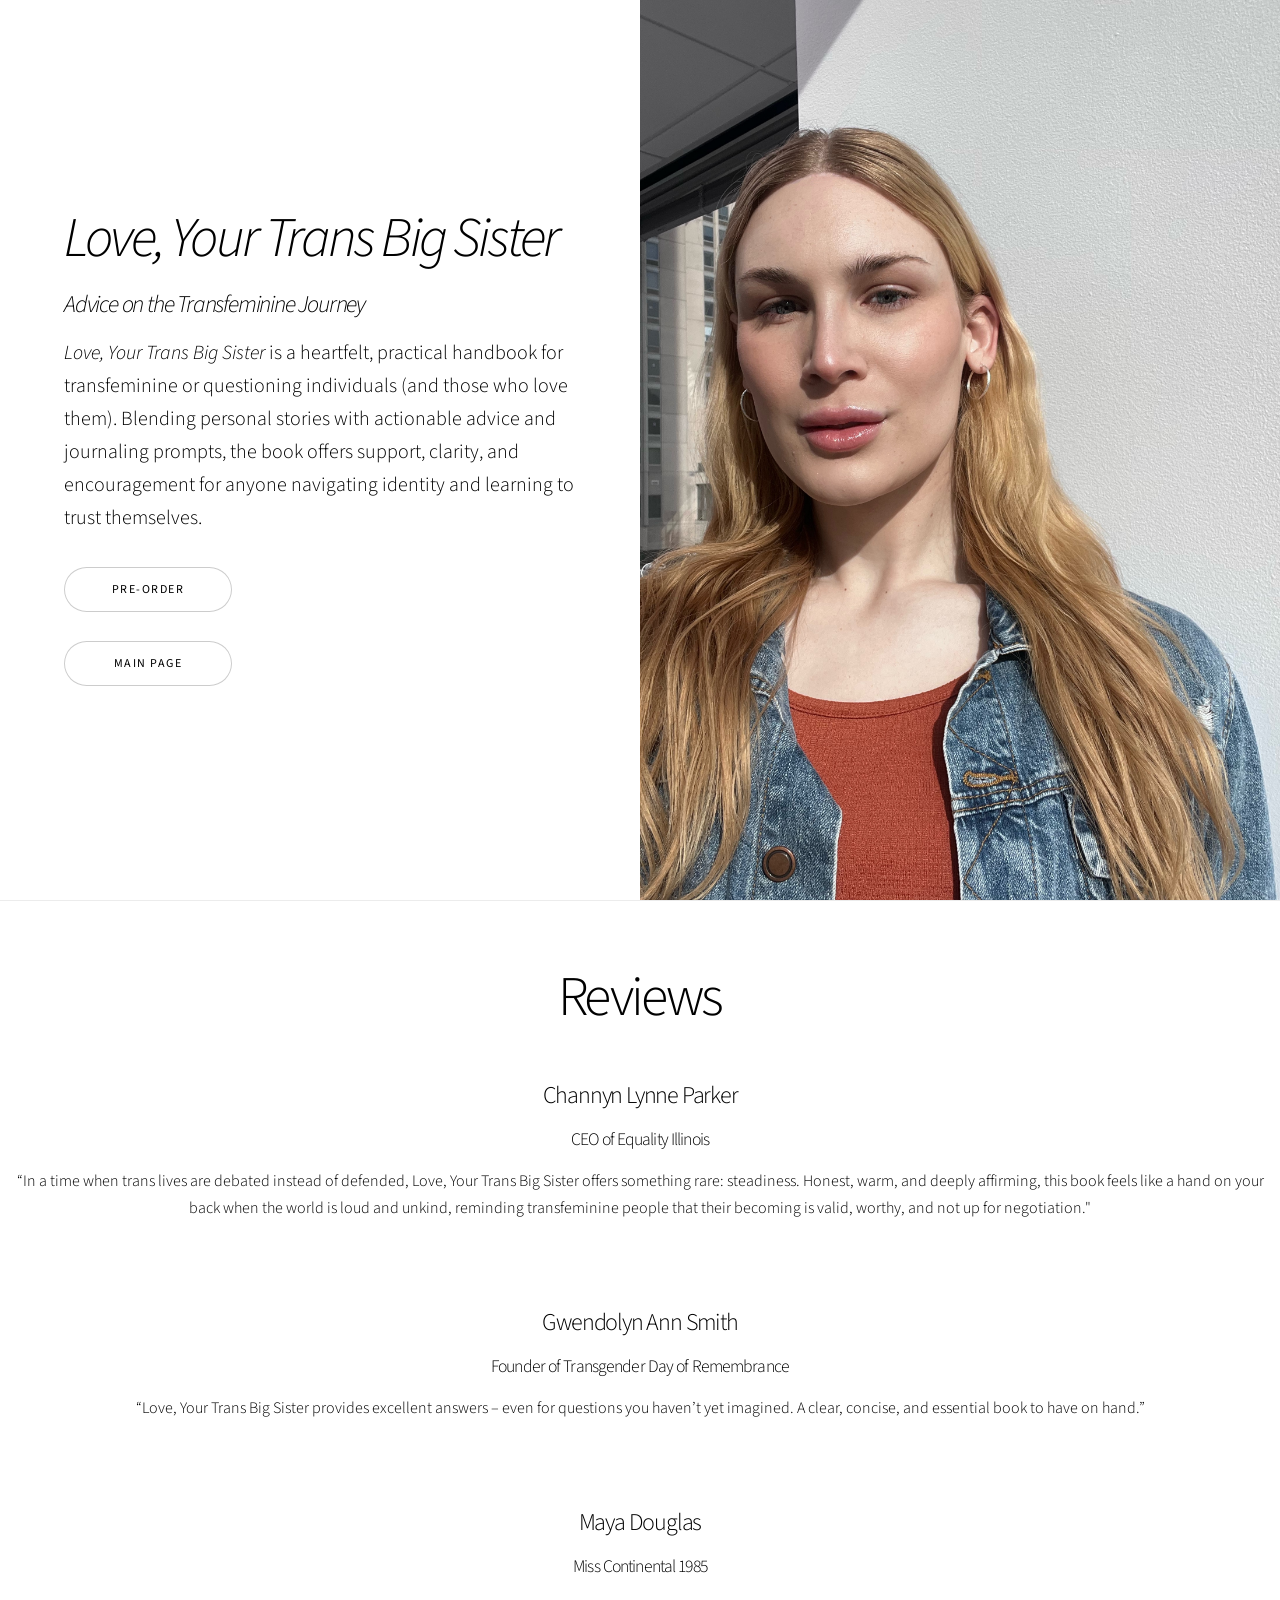
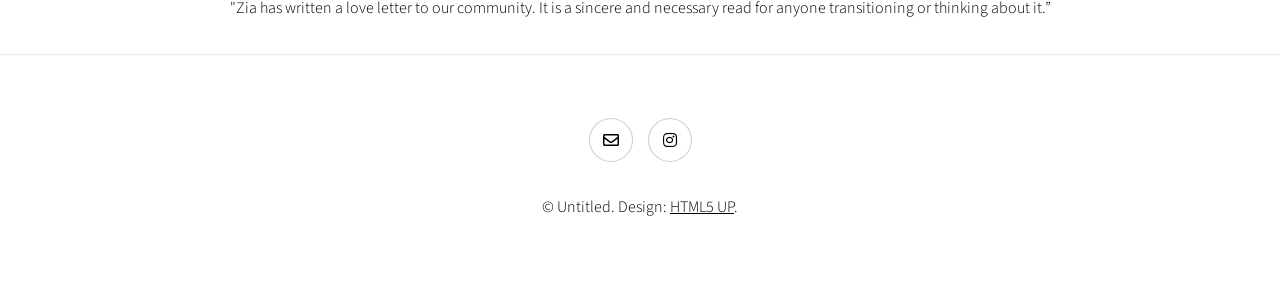
==== about-the-book.html @ 17945fd2 "Edits 3" ====
<!DOCTYPE HTML>
<!--
	Story by HTML5 UP
	html5up.net | @ajlkn
	Free for personal and commercial use under the CCA 3.0 license (html5up.net/license)
-->
<html>
	<head>
		<title>Love, Your Trans Big Sister</title>
		<meta charset="utf-8" />
		<meta name="viewport" content="width=device-width, initial-scale=1, user-scalable=no" />
		<link rel="stylesheet" href="assets/css/main.css" />
		<noscript><link rel="stylesheet" href="assets/css/noscript.css" /></noscript>
	</head>
	<body class="is-preload">

		<!-- Wrapper -->
			<div id="wrapper" class="divided">

				<!-- One -->
					<section class="banner style1 orient-left content-align-left image-position-right fullscreen onload-image-fade-in onload-content-fade-right">
						<div class="content">
							<h1><i>Love, Your Trans Big Sister</i></h1>
							<h3><i>Advice on the Transfeminine Journey</i></h3>
							<p class="major"><i>Love, Your Trans Big Sister </i> is a heartfelt, practical handbook for transfeminine or questioning individuals (and those who love them). Blending personal stories with actionable advice and journaling prompts, the book offers support, clarity, and encouragement for anyone navigating identity and learning to trust themselves.</p>
							<ul class="actions stacked">
								<li><a href="https://www.barnesandnoble.com/w/love-your-trans-big-sister-zia-varajon/1149774311" class="button big wide smooth-scroll-middle">Pre-Order</a></li><li><a href="index.html" class="button big wide smooth-scroll-middle">Main Page</a></li>
							</ul>
						</div>
						<div class="image">
							<img src="images/banner.jpg" alt="" />
						</div>
					</section>

			
				 
					<section class="wrapper style1 align-center">
						<div class="inner">
							<h1>Reviews</h1>
							</div>
							<div class="style2 medium">
								<article>
								
									<div class="caption">
										<h3>Channyn Lynne Parker </h3>
										<h4>CEO of Equality Illinois</h4>
										<p>“In a time when trans lives are debated instead of defended, Love, Your Trans Big Sister offers something rare: steadiness. Honest, warm, and deeply affirming, this book feels like a hand on your back when the world is loud and unkind, reminding transfeminine people that their becoming is valid, worthy, and not up for negotiation."</p>
									
									</div>
								</article>
									<br></br>
									<article>
								
									<div class="caption">
										<h3>Gwendolyn Ann Smith</h3>
										<h4>Founder of Transgender Day of Remembrance</h4>
										<p>“Love, Your Trans Big Sister provides excellent answers – even for questions you haven’t yet imagined. A clear, concise, and essential book to have on hand.” </p>
									
									</div>
								</article>
									<br></br>
									<article>
								
									<div class="caption">
										<h3>Maya Douglas</h3>
										<h4>Miss Continental 1985</h4>
										<p>"Zia has written a love letter to our community. It is a sincere and necessary read for anyone transitioning or thinking about it.”</p>
									</div>
								</article>
								
							</div>

					</section>
								

			<!-- Footer -->
					<footer class="wrapper style1 align-center">
						<div class="inner">
							<ul class="icons">
								<!--<li><a href="#" class="icon brands style2 fa-twitter"><span class="label">Twitter</span></a></li> 
								<li><a href="#" class="icon brands style2 fa-facebook-f"><span class="label">Facebook</span></a></li> 
								
								<li><a href="#" class="icon brands style2 fa-linkedin-in"><span class="label">LinkedIn</span></a></li>
								 -->
								 <li><a href="mailto:ziavarajon@gmail.com" class="icon style2 fa-envelope"><span class="label">Email</span></a></li>
								 <li><a href="https://www.instagram.com/tsziaaa" class="icon brands style2 fa-instagram"><span class="label">Instagram</span></a></li>
							</ul>
							<p>&copy; Untitled. Design: <a href="https://html5up.net">HTML5 UP</a>.</p>
						</div>
					</footer>

			</div>

		<!-- Scripts -->
			<script src="assets/js/jquery.min.js"></script>
			<script src="assets/js/jquery.scrollex.min.js"></script>
			<script src="assets/js/jquery.scrolly.min.js"></script>
			<script src="assets/js/browser.min.js"></script>
			<script src="assets/js/breakpoints.min.js"></script>
			<script src="assets/js/util.js"></script>
			<script src="assets/js/main.js"></script>

	</body>
</html>
---- assets/css/main.css ----
@import url(fontawesome-all.min.css);
@import url("https://fonts.googleapis.com/css?family=Source+Sans+Pro:300,300i,400,400i");

/*
	Story by HTML5 UP
	html5up.net | @ajlkn
	Free for personal and commercial use under the CCA 3.0 license (html5up.net/license)
*/

html, body, div, span, applet, object,
iframe, h1, h2, h3, h4, h5, h6, p, blockquote,
pre, a, abbr, acronym, address, big, cite,
code, del, dfn, em, img, ins, kbd, q, s, samp,
small, strike, strong, sub, sup, tt, var, b,
u, i, center, dl, dt, dd, ol, ul, li, fieldset,
form, label, legend, table, caption, tbody,
tfoot, thead, tr, th, td, article, aside,
canvas, details, embed, figure, figcaption,
footer, header, hgroup, menu, nav, output, ruby,
section, summary, time, mark, audio, video {
	margin: 0;
	padding: 0;
	border: 0;
	font-size: 100%;
	font: inherit;
	vertical-align: baseline;}

article, aside, details, figcaption, figure,
footer, header, hgroup, menu, nav, section {
	display: block;}

body {
	line-height: 1;
}

ol, ul {
	list-style: none;
}

blockquote, q {
	quotes: none;
}

	blockquote:before, blockquote:after, q:before, q:after {
		content: '';
		content: none;
	}

table {
	border-collapse: collapse;
	border-spacing: 0;
}

body {
	-webkit-text-size-adjust: none;
}

mark {
	background-color: transparent;
	color: inherit;
}

input::-moz-focus-inner {
	border: 0;
	padding: 0;
}

input, select, textarea {
	-moz-appearance: none;
	-webkit-appearance: none;
	-ms-appearance: none;
	appearance: none;
}

/* Basic */

	@-ms-viewport {
		width: device-width;
	}

	body {
		-ms-overflow-style: scrollbar;
	}

	@media screen and (max-width: 480px) {

		html, body {
			min-width: 320px;
		}

	}

	html {
		box-sizing: border-box;
	}

	*, *:before, *:after {
		box-sizing: inherit;
	}

	body {
		background: #ffffff;
	}

		body.is-preload *, body.is-preload *:before, body.is-preload *:after {
			-moz-animation: none !important;
			-webkit-animation: none !important;
			-ms-animation: none !important;
			animation: none !important;
			-moz-transition: none !important;
			-webkit-transition: none !important;
			-ms-transition: none !important;
			transition: none !important;
		}

/* Type */

	html {
		font-size: 18pt;
	}

		@media screen and (max-width: 1680px) {

			html {
				font-size: 14pt;
			}

		}

		@media screen and (max-width: 1280px) {

			html {
				font-size: 12pt;
			}

		}

		@media screen and (max-width: 736px) {

			html {
				font-size: 11pt;
			}

		}

		@media screen and (max-width: 360px) {

			html {
				font-size: 10pt;
			}

		}

	body {
		background-color: #ffffff;
		color: #000000;
	}

	body, input, select, textarea {
		font-family: "Source Sans Pro", Helvetica, sans-serif;
		font-size: 1rem;
		font-weight: 300;
		line-height: 1.65;
	}

	a {
		-moz-transition: color 0.2s ease-in-out;
		-webkit-transition: color 0.2s ease-in-out;
		-ms-transition: color 0.2s ease-in-out;
		transition: color 0.2s ease-in-out;
		text-decoration: underline;
	}

		a:hover {
			text-decoration: none;
		}

	strong, b {
		font-weight: 400;
	}

	em, i {
		font-style: italic;
	}

	p {
		margin: 0 0 2rem 0;
	}

		p.major {
			font-size: 1.25rem;
		}

	h1, h2, h3, h4, h5, h6 {
		font-weight: 300;
		line-height: 1.375;
		letter-spacing: -0.05em;
		margin: 0 0 1rem 0;
	}

		h1 a, h2 a, h3 a, h4 a, h5 a, h6 a {
			color: inherit;
			text-decoration: none;
		}

	h1 {
		font-size: 3.5rem;
		line-height: 1.2;
	}

	h2 {
		font-size: 2.25rem;
	}

	h3 {
		font-size: 1.5rem;
	}

	h4 {
		font-size: 1.1rem;
	}

	h5 {
		font-size: 0.9rem;
	}

	h6 {
		font-size: 0.7rem;
	}

	sub {
		font-size: 0.8rem;
		position: relative;
		top: 0.5rem;
	}

	sup {
		font-size: 0.8rem;
		position: relative;
		top: -0.5rem;
	}

	blockquote {
		border-left: solid 4px;
		font-style: italic;
		margin: 0 0 2rem 0;
		padding: 0.5rem 0 0.5rem 2rem;
	}

	code {
		border-radius: 4px;
		font-family: "Courier New", monospace;
		font-size: 0.9em;
		margin: 0 0.25rem;
		padding: 0.25rem 0.325rem;
	}

	pre {
		-webkit-overflow-scrolling: touch;
		font-family: "Courier New", monospace;
		font-size: 0.9em;
		margin: 0 0 2rem 0;
	}

		pre code {
			display: block;
			line-height: 1.5;
			padding: 0.75rem 1rem;
			overflow-x: auto;
		}

	hr {
		border: 0;
		border-bottom: solid 1px;
		margin: 2.5rem 0;
	}

		hr.major {
			margin: 3.5rem 0;
		}

	.align-left {
		text-align: left;
	}

	.align-center {
		text-align: center;
	}

	.align-right {
		text-align: right;
	}

	@media screen and (max-width: 736px) {

		p.major {
			font-size: 1.1rem;
		}

		h1 {
			font-size: 2.5rem;
		}

		h2 {
			font-size: 2rem;
		}

		h3 {
			font-size: 1.25rem;
		}

		h4 {
			font-size: 1rem;
		}

	}

	input, select, textarea {
		color: #000000;
	}

	a {
		color: #000000;
	}

		a:hover {
			color: #47D3E5;
		}

	strong, b {
		color: #000000;
	}

	h1, h2, h3, h4, h5, h6 {
		color: #000000;
	}

	blockquote {
		border-left-color: rgba(0, 0, 0, 0.2);
	}

	code {
		background: rgba(0, 0, 0, 0.05);
		border-color: rgba(0, 0, 0, 0.2);
	}

	hr {
		border-bottom-color: rgba(0, 0, 0, 0.2);
	}

/* Row */

	.row {
		display: flex;
		flex-wrap: wrap;
		box-sizing: border-box;
		align-items: stretch;
	}

		.row > * {
			box-sizing: border-box;
		}

		.row.gtr-uniform > * > :last-child {
			margin-bottom: 0;
		}

		.row.aln-left {
			justify-content: flex-start;
		}

		.row.aln-center {
			justify-content: center;
		}

		.row.aln-right {
			justify-content: flex-end;
		}

		.row.aln-top {
			align-items: flex-start;
		}

		.row.aln-middle {
			align-items: center;
		}

		.row.aln-bottom {
			align-items: flex-end;
		}

		.row > .imp {
			order: -1;
		}

		.row > .col-1 {
			width: 8.33333%;
		}

		.row > .off-1 {
			margin-left: 8.33333%;
		}

		.row > .col-2 {
			width: 16.66667%;
		}

		.row > .off-2 {
			margin-left: 16.66667%;
		}

		.row > .col-3 {
			width: 25%;
		}

		.row > .off-3 {
			margin-left: 25%;
		}

		.row > .col-4 {
			width: 33.33333%;
		}

		.row > .off-4 {
			margin-left: 33.33333%;
		}

		.row > .col-5 {
			width: 41.66667%;
		}

		.row > .off-5 {
			margin-left: 41.66667%;
		}

		.row > .col-6 {
			width: 50%;
		}

		.row > .off-6 {
			margin-left: 50%;
		}

		.row > .col-7 {
			width: 58.33333%;
		}

		.row > .off-7 {
			margin-left: 58.33333%;
		}

		.row > .col-8 {
			width: 66.66667%;
		}

		.row > .off-8 {
			margin-left: 66.66667%;
		}

		.row > .col-9 {
			width: 75%;
		}

		.row > .off-9 {
			margin-left: 75%;
		}

		.row > .col-10 {
			width: 83.33333%;
		}

		.row > .off-10 {
			margin-left: 83.33333%;
		}

		.row > .col-11 {
			width: 91.66667%;
		}

		.row > .off-11 {
			margin-left: 91.66667%;
		}

		.row > .col-12 {
			width: 100%;
		}

		.row > .off-12 {
			margin-left: 100%;
		}

		.row.gtr-0 {
			margin-top: 0;
			margin-left: 0rem;
		}

			.row.gtr-0 > * {
				padding: 0 0 0 0rem;
			}

			.row.gtr-0.gtr-uniform {
				margin-top: 0rem;
			}

				.row.gtr-0.gtr-uniform > * {
					padding-top: 0rem;
				}

		.row.gtr-25 {
			margin-top: 0;
			margin-left: -0.5rem;
		}

			.row.gtr-25 > * {
				padding: 0 0 0 0.5rem;
			}

			.row.gtr-25.gtr-uniform {
				margin-top: -0.5rem;
			}

				.row.gtr-25.gtr-uniform > * {
					padding-top: 0.5rem;
				}

		.row.gtr-50 {
			margin-top: 0;
			margin-left: -1rem;
		}

			.row.gtr-50 > * {
				padding: 0 0 0 1rem;
			}

			.row.gtr-50.gtr-uniform {
				margin-top: -1rem;
			}

				.row.gtr-50.gtr-uniform > * {
					padding-top: 1rem;
				}

		.row {
			margin-top: 0;
			margin-left: -2rem;
		}

			.row > * {
				padding: 0 0 0 2rem;
			}

			.row.gtr-uniform {
				margin-top: -2rem;
			}

				.row.gtr-uniform > * {
					padding-top: 2rem;
				}

		.row.gtr-150 {
			margin-top: 0;
			margin-left: -3rem;
		}

			.row.gtr-150 > * {
				padding: 0 0 0 3rem;
			}

			.row.gtr-150.gtr-uniform {
				margin-top: -3rem;
			}

				.row.gtr-150.gtr-uniform > * {
					padding-top: 3rem;
				}

		.row.gtr-200 {
			margin-top: 0;
			margin-left: -4rem;
		}

			.row.gtr-200 > * {
				padding: 0 0 0 4rem;
			}

			.row.gtr-200.gtr-uniform {
				margin-top: -4rem;
			}

				.row.gtr-200.gtr-uniform > * {
					padding-top: 4rem;
				}

		@media screen and (max-width: 1680px) {

			.row {
				display: flex;
				flex-wrap: wrap;
				box-sizing: border-box;
				align-items: stretch;
			}

				.row > * {
					box-sizing: border-box;
				}

				.row.gtr-uniform > * > :last-child {
					margin-bottom: 0;
				}

				.row.aln-left {
					justify-content: flex-start;
				}

				.row.aln-center {
					justify-content: center;
				}

				.row.aln-right {
					justify-content: flex-end;
				}

				.row.aln-top {
					align-items: flex-start;
				}

				.row.aln-middle {
					align-items: center;
				}

				.row.aln-bottom {
					align-items: flex-end;
				}

				.row > .imp-xlarge {
					order: -1;
				}

				.row > .col-1-xlarge {
					width: 8.33333%;
				}

				.row > .off-1-xlarge {
					margin-left: 8.33333%;
				}

				.row > .col-2-xlarge {
					width: 16.66667%;
				}

				.row > .off-2-xlarge {
					margin-left: 16.66667%;
				}

				.row > .col-3-xlarge {
					width: 25%;
				}

				.row > .off-3-xlarge {
					margin-left: 25%;
				}

				.row > .col-4-xlarge {
					width: 33.33333%;
				}

				.row > .off-4-xlarge {
					margin-left: 33.33333%;
				}

				.row > .col-5-xlarge {
					width: 41.66667%;
				}

				.row > .off-5-xlarge {
					margin-left: 41.66667%;
				}

				.row > .col-6-xlarge {
					width: 50%;
				}

				.row > .off-6-xlarge {
					margin-left: 50%;
				}

				.row > .col-7-xlarge {
					width: 58.33333%;
				}

				.row > .off-7-xlarge {
					margin-left: 58.33333%;
				}

				.row > .col-8-xlarge {
					width: 66.66667%;
				}

				.row > .off-8-xlarge {
					margin-left: 66.66667%;
				}

				.row > .col-9-xlarge {
					width: 75%;
				}

				.row > .off-9-xlarge {
					margin-left: 75%;
				}

				.row > .col-10-xlarge {
					width: 83.33333%;
				}

				.row > .off-10-xlarge {
					margin-left: 83.33333%;
				}

				.row > .col-11-xlarge {
					width: 91.66667%;
				}

				.row > .off-11-xlarge {
					margin-left: 91.66667%;
				}

				.row > .col-12-xlarge {
					width: 100%;
				}

				.row > .off-12-xlarge {
					margin-left: 100%;
				}

				.row.gtr-0 {
					margin-top: 0;
					margin-left: 0rem;
				}

					.row.gtr-0 > * {
						padding: 0 0 0 0rem;
					}

					.row.gtr-0.gtr-uniform {
						margin-top: 0rem;
					}

						.row.gtr-0.gtr-uniform > * {
							padding-top: 0rem;
						}

				.row.gtr-25 {
					margin-top: 0;
					margin-left: -0.5rem;
				}

					.row.gtr-25 > * {
						padding: 0 0 0 0.5rem;
					}

					.row.gtr-25.gtr-uniform {
						margin-top: -0.5rem;
					}

						.row.gtr-25.gtr-uniform > * {
							padding-top: 0.5rem;
						}

				.row.gtr-50 {
					margin-top: 0;
					margin-left: -1rem;
				}

					.row.gtr-50 > * {
						padding: 0 0 0 1rem;
					}

					.row.gtr-50.gtr-uniform {
						margin-top: -1rem;
					}

						.row.gtr-50.gtr-uniform > * {
							padding-top: 1rem;
						}

				.row {
					margin-top: 0;
					margin-left: -2rem;
				}

					.row > * {
						padding: 0 0 0 2rem;
					}

					.row.gtr-uniform {
						margin-top: -2rem;
					}

						.row.gtr-uniform > * {
							padding-top: 2rem;
						}

				.row.gtr-150 {
					margin-top: 0;
					margin-left: -3rem;
				}

					.row.gtr-150 > * {
						padding: 0 0 0 3rem;
					}

					.row.gtr-150.gtr-uniform {
						margin-top: -3rem;
					}

						.row.gtr-150.gtr-uniform > * {
							padding-top: 3rem;
						}

				.row.gtr-200 {
					margin-top: 0;
					margin-left: -4rem;
				}

					.row.gtr-200 > * {
						padding: 0 0 0 4rem;
					}

					.row.gtr-200.gtr-uniform {
						margin-top: -4rem;
					}

						.row.gtr-200.gtr-uniform > * {
							padding-top: 4rem;
						}

		}

		@media screen and (max-width: 1280px) {

			.row {
				display: flex;
				flex-wrap: wrap;
				box-sizing: border-box;
				align-items: stretch;
			}

				.row > * {
					box-sizing: border-box;
				}

				.row.gtr-uniform > * > :last-child {
					margin-bottom: 0;
				}

				.row.aln-left {
					justify-content: flex-start;
				}

				.row.aln-center {
					justify-content: center;
				}

				.row.aln-right {
					justify-content: flex-end;
				}

				.row.aln-top {
					align-items: flex-start;
				}

				.row.aln-middle {
					align-items: center;
				}

				.row.aln-bottom {
					align-items: flex-end;
				}

				.row > .imp-large {
					order: -1;
				}

				.row > .col-1-large {
					width: 8.33333%;
				}

				.row > .off-1-large {
					margin-left: 8.33333%;
				}

				.row > .col-2-large {
					width: 16.66667%;
				}

				.row > .off-2-large {
					margin-left: 16.66667%;
				}

				.row > .col-3-large {
					width: 25%;
				}

				.row > .off-3-large {
					margin-left: 25%;
				}

				.row > .col-4-large {
					width: 33.33333%;
				}

				.row > .off-4-large {
					margin-left: 33.33333%;
				}

				.row > .col-5-large {
					width: 41.66667%;
				}

				.row > .off-5-large {
					margin-left: 41.66667%;
				}

				.row > .col-6-large {
					width: 50%;
				}

				.row > .off-6-large {
					margin-left: 50%;
				}

				.row > .col-7-large {
					width: 58.33333%;
				}

				.row > .off-7-large {
					margin-left: 58.33333%;
				}

				.row > .col-8-large {
					width: 66.66667%;
				}

				.row > .off-8-large {
					margin-left: 66.66667%;
				}

				.row > .col-9-large {
					width: 75%;
				}

				.row > .off-9-large {
					margin-left: 75%;
				}

				.row > .col-10-large {
					width: 83.33333%;
				}

				.row > .off-10-large {
					margin-left: 83.33333%;
				}

				.row > .col-11-large {
					width: 91.66667%;
				}

				.row > .off-11-large {
					margin-left: 91.66667%;
				}

				.row > .col-12-large {
					width: 100%;
				}

				.row > .off-12-large {
					margin-left: 100%;
				}

				.row.gtr-0 {
					margin-top: 0;
					margin-left: 0rem;
				}

					.row.gtr-0 > * {
						padding: 0 0 0 0rem;
					}

					.row.gtr-0.gtr-uniform {
						margin-top: 0rem;
					}

						.row.gtr-0.gtr-uniform > * {
							padding-top: 0rem;
						}

				.row.gtr-25 {
					margin-top: 0;
					margin-left: -0.5rem;
				}

					.row.gtr-25 > * {
						padding: 0 0 0 0.5rem;
					}

					.row.gtr-25.gtr-uniform {
						margin-top: -0.5rem;
					}

						.row.gtr-25.gtr-uniform > * {
							padding-top: 0.5rem;
						}

				.row.gtr-50 {
					margin-top: 0;
					margin-left: -1rem;
				}

					.row.gtr-50 > * {
						padding: 0 0 0 1rem;
					}

					.row.gtr-50.gtr-uniform {
						margin-top: -1rem;
					}

						.row.gtr-50.gtr-uniform > * {
							padding-top: 1rem;
						}

				.row {
					margin-top: 0;
					margin-left: -2rem;
				}

					.row > * {
						padding: 0 0 0 2rem;
					}

					.row.gtr-uniform {
						margin-top: -2rem;
					}

						.row.gtr-uniform > * {
							padding-top: 2rem;
						}

				.row.gtr-150 {
					margin-top: 0;
					margin-left: -3rem;
				}

					.row.gtr-150 > * {
						padding: 0 0 0 3rem;
					}

					.row.gtr-150.gtr-uniform {
						margin-top: -3rem;
					}

						.row.gtr-150.gtr-uniform > * {
							padding-top: 3rem;
						}

				.row.gtr-200 {
					margin-top: 0;
					margin-left: -4rem;
				}

					.row.gtr-200 > * {
						padding: 0 0 0 4rem;
					}

					.row.gtr-200.gtr-uniform {
						margin-top: -4rem;
					}

						.row.gtr-200.gtr-uniform > * {
							padding-top: 4rem;
						}

		}

		@media screen and (max-width: 980px) {

			.row {
				display: flex;
				flex-wrap: wrap;
				box-sizing: border-box;
				align-items: stretch;
			}

				.row > * {
					box-sizing: border-box;
				}

				.row.gtr-uniform > * > :last-child {
					margin-bottom: 0;
				}

				.row.aln-left {
					justify-content: flex-start;
				}

				.row.aln-center {
					justify-content: center;
				}

				.row.aln-right {
					justify-content: flex-end;
				}

				.row.aln-top {
					align-items: flex-start;
				}

				.row.aln-middle {
					align-items: center;
				}

				.row.aln-bottom {
					align-items: flex-end;
				}

				.row > .imp-medium {
					order: -1;
				}

				.row > .col-1-medium {
					width: 8.33333%;
				}

				.row > .off-1-medium {
					margin-left: 8.33333%;
				}

				.row > .col-2-medium {
					width: 16.66667%;
				}

				.row > .off-2-medium {
					margin-left: 16.66667%;
				}

				.row > .col-3-medium {
					width: 25%;
				}

				.row > .off-3-medium {
					margin-left: 25%;
				}

				.row > .col-4-medium {
					width: 33.33333%;
				}

				.row > .off-4-medium {
					margin-left: 33.33333%;
				}

				.row > .col-5-medium {
					width: 41.66667%;
				}

				.row > .off-5-medium {
					margin-left: 41.66667%;
				}

				.row > .col-6-medium {
					width: 50%;
				}

				.row > .off-6-medium {
					margin-left: 50%;
				}

				.row > .col-7-medium {
					width: 58.33333%;
				}

				.row > .off-7-medium {
					margin-left: 58.33333%;
				}

				.row > .col-8-medium {
					width: 66.66667%;
				}

				.row > .off-8-medium {
					margin-left: 66.66667%;
				}

				.row > .col-9-medium {
					width: 75%;
				}

				.row > .off-9-medium {
					margin-left: 75%;
				}

				.row > .col-10-medium {
					width: 83.33333%;
				}

				.row > .off-10-medium {
					margin-left: 83.33333%;
				}

				.row > .col-11-medium {
					width: 91.66667%;
				}

				.row > .off-11-medium {
					margin-left: 91.66667%;
				}

				.row > .col-12-medium {
					width: 100%;
				}

				.row > .off-12-medium {
					margin-left: 100%;
				}

				.row.gtr-0 {
					margin-top: 0;
					margin-left: 0rem;
				}

					.row.gtr-0 > * {
						padding: 0 0 0 0rem;
					}

					.row.gtr-0.gtr-uniform {
						margin-top: 0rem;
					}

						.row.gtr-0.gtr-uniform > * {
							padding-top: 0rem;
						}

				.row.gtr-25 {
					margin-top: 0;
					margin-left: -0.5rem;
				}

					.row.gtr-25 > * {
						padding: 0 0 0 0.5rem;
					}

					.row.gtr-25.gtr-uniform {
						margin-top: -0.5rem;
					}

						.row.gtr-25.gtr-uniform > * {
							padding-top: 0.5rem;
						}

				.row.gtr-50 {
					margin-top: 0;
					margin-left: -1rem;
				}

					.row.gtr-50 > * {
						padding: 0 0 0 1rem;
					}

					.row.gtr-50.gtr-uniform {
						margin-top: -1rem;
					}

						.row.gtr-50.gtr-uniform > * {
							padding-top: 1rem;
						}

				.row {
					margin-top: 0;
					margin-left: -2rem;
				}

					.row > * {
						padding: 0 0 0 2rem;
					}

					.row.gtr-uniform {
						margin-top: -2rem;
					}

						.row.gtr-uniform > * {
							padding-top: 2rem;
						}

				.row.gtr-150 {
					margin-top: 0;
					margin-left: -3rem;
				}

					.row.gtr-150 > * {
						padding: 0 0 0 3rem;
					}

					.row.gtr-150.gtr-uniform {
						margin-top: -3rem;
					}

						.row.gtr-150.gtr-uniform > * {
							padding-top: 3rem;
						}

				.row.gtr-200 {
					margin-top: 0;
					margin-left: -4rem;
				}

					.row.gtr-200 > * {
						padding: 0 0 0 4rem;
					}

					.row.gtr-200.gtr-uniform {
						margin-top: -4rem;
					}

						.row.gtr-200.gtr-uniform > * {
							padding-top: 4rem;
						}

		}

		@media screen and (max-width: 736px) {

			.row {
				display: flex;
				flex-wrap: wrap;
				box-sizing: border-box;
				align-items: stretch;
			}

				.row > * {
					box-sizing: border-box;
				}

				.row.gtr-uniform > * > :last-child {
					margin-bottom: 0;
				}

				.row.aln-left {
					justify-content: flex-start;
				}

				.row.aln-center {
					justify-content: center;
				}

				.row.aln-right {
					justify-content: flex-end;
				}

				.row.aln-top {
					align-items: flex-start;
				}

				.row.aln-middle {
					align-items: center;
				}

				.row.aln-bottom {
					align-items: flex-end;
				}

				.row > .imp-small {
					order: -1;
				}

				.row > .col-1-small {
					width: 8.33333%;
				}

				.row > .off-1-small {
					margin-left: 8.33333%;
				}

				.row > .col-2-small {
					width: 16.66667%;
				}

				.row > .off-2-small {
					margin-left: 16.66667%;
				}

				.row > .col-3-small {
					width: 25%;
				}

				.row > .off-3-small {
					margin-left: 25%;
				}

				.row > .col-4-small {
					width: 33.33333%;
				}

				.row > .off-4-small {
					margin-left: 33.33333%;
				}

				.row > .col-5-small {
					width: 41.66667%;
				}

				.row > .off-5-small {
					margin-left: 41.66667%;
				}

				.row > .col-6-small {
					width: 50%;
				}

				.row > .off-6-small {
					margin-left: 50%;
				}

				.row > .col-7-small {
					width: 58.33333%;
				}

				.row > .off-7-small {
					margin-left: 58.33333%;
				}

				.row > .col-8-small {
					width: 66.66667%;
				}

				.row > .off-8-small {
					margin-left: 66.66667%;
				}

				.row > .col-9-small {
					width: 75%;
				}

				.row > .off-9-small {
					margin-left: 75%;
				}

				.row > .col-10-small {
					width: 83.33333%;
				}

				.row > .off-10-small {
					margin-left: 83.33333%;
				}

				.row > .col-11-small {
					width: 91.66667%;
				}

				.row > .off-11-small {
					margin-left: 91.66667%;
				}

				.row > .col-12-small {
					width: 100%;
				}

				.row > .off-12-small {
					margin-left: 100%;
				}

				.row.gtr-0 {
					margin-top: 0;
					margin-left: 0rem;
				}

					.row.gtr-0 > * {
						padding: 0 0 0 0rem;
					}

					.row.gtr-0.gtr-uniform {
						margin-top: 0rem;
					}

						.row.gtr-0.gtr-uniform > * {
							padding-top: 0rem;
						}

				.row.gtr-25 {
					margin-top: 0;
					margin-left: -0.5rem;
				}

					.row.gtr-25 > * {
						padding: 0 0 0 0.5rem;
					}

					.row.gtr-25.gtr-uniform {
						margin-top: -0.5rem;
					}

						.row.gtr-25.gtr-uniform > * {
							padding-top: 0.5rem;
						}

				.row.gtr-50 {
					margin-top: 0;
					margin-left: -1rem;
				}

					.row.gtr-50 > * {
						padding: 0 0 0 1rem;
					}

					.row.gtr-50.gtr-uniform {
						margin-top: -1rem;
					}

						.row.gtr-50.gtr-uniform > * {
							padding-top: 1rem;
						}

				.row {
					margin-top: 0;
					margin-left: -2rem;
				}

					.row > * {
						padding: 0 0 0 2rem;
					}

					.row.gtr-uniform {
						margin-top: -2rem;
					}

						.row.gtr-uniform > * {
							padding-top: 2rem;
						}

				.row.gtr-150 {
					margin-top: 0;
					margin-left: -3rem;
				}

					.row.gtr-150 > * {
						padding: 0 0 0 3rem;
					}

					.row.gtr-150.gtr-uniform {
						margin-top: -3rem;
					}

						.row.gtr-150.gtr-uniform > * {
							padding-top: 3rem;
						}

				.row.gtr-200 {
					margin-top: 0;
					margin-left: -4rem;
				}

					.row.gtr-200 > * {
						padding: 0 0 0 4rem;
					}

					.row.gtr-200.gtr-uniform {
						margin-top: -4rem;
					}

						.row.gtr-200.gtr-uniform > * {
							padding-top: 4rem;
						}

		}

		@media screen and (max-width: 480px) {

			.row {
				display: flex;
				flex-wrap: wrap;
				box-sizing: border-box;
				align-items: stretch;
			}

				.row > * {
					box-sizing: border-box;
				}

				.row.gtr-uniform > * > :last-child {
					margin-bottom: 0;
				}

				.row.aln-left {
					justify-content: flex-start;
				}

				.row.aln-center {
					justify-content: center;
				}

				.row.aln-right {
					justify-content: flex-end;
				}

				.row.aln-top {
					align-items: flex-start;
				}

				.row.aln-middle {
					align-items: center;
				}

				.row.aln-bottom {
					align-items: flex-end;
				}

				.row > .imp-xsmall {
					order: -1;
				}

				.row > .col-1-xsmall {
					width: 8.33333%;
				}

				.row > .off-1-xsmall {
					margin-left: 8.33333%;
				}

				.row > .col-2-xsmall {
					width: 16.66667%;
				}

				.row > .off-2-xsmall {
					margin-left: 16.66667%;
				}

				.row > .col-3-xsmall {
					width: 25%;
				}

				.row > .off-3-xsmall {
					margin-left: 25%;
				}

				.row > .col-4-xsmall {
					width: 33.33333%;
				}

				.row > .off-4-xsmall {
					margin-left: 33.33333%;
				}

				.row > .col-5-xsmall {
					width: 41.66667%;
				}

				.row > .off-5-xsmall {
					margin-left: 41.66667%;
				}

				.row > .col-6-xsmall {
					width: 50%;
				}

				.row > .off-6-xsmall {
					margin-left: 50%;
				}

				.row > .col-7-xsmall {
					width: 58.33333%;
				}

				.row > .off-7-xsmall {
					margin-left: 58.33333%;
				}

				.row > .col-8-xsmall {
					width: 66.66667%;
				}

				.row > .off-8-xsmall {
					margin-left: 66.66667%;
				}

				.row > .col-9-xsmall {
					width: 75%;
				}

				.row > .off-9-xsmall {
					margin-left: 75%;
				}

				.row > .col-10-xsmall {
					width: 83.33333%;
				}

				.row > .off-10-xsmall {
					margin-left: 83.33333%;
				}

				.row > .col-11-xsmall {
					width: 91.66667%;
				}

				.row > .off-11-xsmall {
					margin-left: 91.66667%;
				}

				.row > .col-12-xsmall {
					width: 100%;
				}

				.row > .off-12-xsmall {
					margin-left: 100%;
				}

				.row.gtr-0 {
					margin-top: 0;
					margin-left: 0rem;
				}

					.row.gtr-0 > * {
						padding: 0 0 0 0rem;
					}

					.row.gtr-0.gtr-uniform {
						margin-top: 0rem;
					}

						.row.gtr-0.gtr-uniform > * {
							padding-top: 0rem;
						}

				.row.gtr-25 {
					margin-top: 0;
					margin-left: -0.5rem;
				}

					.row.gtr-25 > * {
						padding: 0 0 0 0.5rem;
					}

					.row.gtr-25.gtr-uniform {
						margin-top: -0.5rem;
					}

						.row.gtr-25.gtr-uniform > * {
							padding-top: 0.5rem;
						}

				.row.gtr-50 {
					margin-top: 0;
					margin-left: -1rem;
				}

					.row.gtr-50 > * {
						padding: 0 0 0 1rem;
					}

					.row.gtr-50.gtr-uniform {
						margin-top: -1rem;
					}

						.row.gtr-50.gtr-uniform > * {
							padding-top: 1rem;
						}

				.row {
					margin-top: 0;
					margin-left: -2rem;
				}

					.row > * {
						padding: 0 0 0 2rem;
					}

					.row.gtr-uniform {
						margin-top: -2rem;
					}

						.row.gtr-uniform > * {
							padding-top: 2rem;
						}

				.row.gtr-150 {
					margin-top: 0;
					margin-left: -3rem;
				}

					.row.gtr-150 > * {
						padding: 0 0 0 3rem;
					}

					.row.gtr-150.gtr-uniform {
						margin-top: -3rem;
					}

						.row.gtr-150.gtr-uniform > * {
							padding-top: 3rem;
						}

				.row.gtr-200 {
					margin-top: 0;
					margin-left: -4rem;
				}

					.row.gtr-200 > * {
						padding: 0 0 0 4rem;
					}

					.row.gtr-200.gtr-uniform {
						margin-top: -4rem;
					}

						.row.gtr-200.gtr-uniform > * {
							padding-top: 4rem;
						}

		}

		@media screen and (max-width: 360px) {

			.row {
				display: flex;
				flex-wrap: wrap;
				box-sizing: border-box;
				align-items: stretch;
			}

				.row > * {
					box-sizing: border-box;
				}

				.row.gtr-uniform > * > :last-child {
					margin-bottom: 0;
				}

				.row.aln-left {
					justify-content: flex-start;
				}

				.row.aln-center {
					justify-content: center;
				}

				.row.aln-right {
					justify-content: flex-end;
				}

				.row.aln-top {
					align-items: flex-start;
				}

				.row.aln-middle {
					align-items: center;
				}

				.row.aln-bottom {
					align-items: flex-end;
				}

				.row > .imp-xxsmall {
					order: -1;
				}

				.row > .col-1-xxsmall {
					width: 8.33333%;
				}

				.row > .off-1-xxsmall {
					margin-left: 8.33333%;
				}

				.row > .col-2-xxsmall {
					width: 16.66667%;
				}

				.row > .off-2-xxsmall {
					margin-left: 16.66667%;
				}

				.row > .col-3-xxsmall {
					width: 25%;
				}

				.row > .off-3-xxsmall {
					margin-left: 25%;
				}

				.row > .col-4-xxsmall {
					width: 33.33333%;
				}

				.row > .off-4-xxsmall {
					margin-left: 33.33333%;
				}

				.row > .col-5-xxsmall {
					width: 41.66667%;
				}

				.row > .off-5-xxsmall {
					margin-left: 41.66667%;
				}

				.row > .col-6-xxsmall {
					width: 50%;
				}

				.row > .off-6-xxsmall {
					margin-left: 50%;
				}

				.row > .col-7-xxsmall {
					width: 58.33333%;
				}

				.row > .off-7-xxsmall {
					margin-left: 58.33333%;
				}

				.row > .col-8-xxsmall {
					width: 66.66667%;
				}

				.row > .off-8-xxsmall {
					margin-left: 66.66667%;
				}

				.row > .col-9-xxsmall {
					width: 75%;
				}

				.row > .off-9-xxsmall {
					margin-left: 75%;
				}

				.row > .col-10-xxsmall {
					width: 83.33333%;
				}

				.row > .off-10-xxsmall {
					margin-left: 83.33333%;
				}

				.row > .col-11-xxsmall {
					width: 91.66667%;
				}

				.row > .off-11-xxsmall {
					margin-left: 91.66667%;
				}

				.row > .col-12-xxsmall {
					width: 100%;
				}

				.row > .off-12-xxsmall {
					margin-left: 100%;
				}

				.row.gtr-0 {
					margin-top: 0;
					margin-left: 0rem;
				}

					.row.gtr-0 > * {
						padding: 0 0 0 0rem;
					}

					.row.gtr-0.gtr-uniform {
						margin-top: 0rem;
					}

						.row.gtr-0.gtr-uniform > * {
							padding-top: 0rem;
						}

				.row.gtr-25 {
					margin-top: 0;
					margin-left: -0.5rem;
				}

					.row.gtr-25 > * {
						padding: 0 0 0 0.5rem;
					}

					.row.gtr-25.gtr-uniform {
						margin-top: -0.5rem;
					}

						.row.gtr-25.gtr-uniform > * {
							padding-top: 0.5rem;
						}

				.row.gtr-50 {
					margin-top: 0;
					margin-left: -1rem;
				}

					.row.gtr-50 > * {
						padding: 0 0 0 1rem;
					}

					.row.gtr-50.gtr-uniform {
						margin-top: -1rem;
					}

						.row.gtr-50.gtr-uniform > * {
							padding-top: 1rem;
						}

				.row {
					margin-top: 0;
					margin-left: -2rem;
				}

					.row > * {
						padding: 0 0 0 2rem;
					}

					.row.gtr-uniform {
						margin-top: -2rem;
					}

						.row.gtr-uniform > * {
							padding-top: 2rem;
						}

				.row.gtr-150 {
					margin-top: 0;
					margin-left: -3rem;
				}

					.row.gtr-150 > * {
						padding: 0 0 0 3rem;
					}

					.row.gtr-150.gtr-uniform {
						margin-top: -3rem;
					}

						.row.gtr-150.gtr-uniform > * {
							padding-top: 3rem;
						}

				.row.gtr-200 {
					margin-top: 0;
					margin-left: -4rem;
				}

					.row.gtr-200 > * {
						padding: 0 0 0 4rem;
					}

					.row.gtr-200.gtr-uniform {
						margin-top: -4rem;
					}

						.row.gtr-200.gtr-uniform > * {
							padding-top: 4rem;
						}

		}

/* Box */

	.box {
		border-radius: 4px;
		border: solid 1px;
		margin-bottom: 2rem;
		padding: 1.5rem;
	}

		.box > :last-child,
		.box > :last-child > :last-child,
		.box > :last-child > :last-child > :last-child {
			margin-bottom: 0;
		}

		.box.alt {
			border: 0;
			border-radius: 0;
			padding: 0;
		}

	.box {
		border-color: rgba(0, 0, 0, 0.2);
	}

/* Button */

	input[type="submit"],
	input[type="reset"],
	input[type="button"],
	button,
	.button {
		-moz-appearance: none;
		-webkit-appearance: none;
		-ms-appearance: none;
		appearance: none;
		-moz-transition: background-color 0.2s ease-in-out, box-shadow 0.2s ease-in-out, color 0.2s ease-in-out;
		-webkit-transition: background-color 0.2s ease-in-out, box-shadow 0.2s ease-in-out, color 0.2s ease-in-out;
		-ms-transition: background-color 0.2s ease-in-out, box-shadow 0.2s ease-in-out, color 0.2s ease-in-out;
		transition: background-color 0.2s ease-in-out, box-shadow 0.2s ease-in-out, color 0.2s ease-in-out;
		border: 0;
		cursor: pointer;
		display: inline-block;
		font-weight: 400;
		letter-spacing: 0.125em;
		text-align: center;
		text-decoration: none;
		text-transform: uppercase;
		white-space: nowrap;
		font-size: 0.75rem;
		max-width: 20rem;
		height: 3.75em;
		line-height: 3.75em;
		border-radius: 3.75em;
		padding: 0 2.5em;
		text-overflow: ellipsis;
		overflow: hidden;
	}

		input[type="submit"].icon:before,
		input[type="reset"].icon:before,
		input[type="button"].icon:before,
		button.icon:before,
		.button.icon:before {
			margin-right: 0.5rem;
		}

		input[type="submit"].fit,
		input[type="reset"].fit,
		input[type="button"].fit,
		button.fit,
		.button.fit {
			width: 100%;
		}

		input[type="submit"].small,
		input[type="reset"].small,
		input[type="button"].small,
		button.small,
		.button.small {
			font-size: 0.6rem;
			height: 3.325em;
			line-height: 3.325em;
			border-radius: 3.325em;
			padding: 0 2em;
		}

		input[type="submit"].large,
		input[type="reset"].large,
		input[type="button"].large,
		button.large,
		.button.large {
			font-size: 0.8rem;
			height: 4em;
			line-height: 4em;
			border-radius: 4em;
			padding: 0 3em;
		}

		input[type="submit"].wide,
		input[type="reset"].wide,
		input[type="button"].wide,
		button.wide,
		.button.wide {
			min-width: 14em;
		}

		input[type="submit"].disabled, input[type="submit"]:disabled,
		input[type="reset"].disabled,
		input[type="reset"]:disabled,
		input[type="button"].disabled,
		input[type="button"]:disabled,
		button.disabled,
		button:disabled,
		.button.disabled,
		.button:disabled {
			pointer-events: none;
			opacity: 0.25;
		}

	input[type="submit"],
	input[type="reset"],
	input[type="button"],
	button,
	.button {
		background-color: transparent;
		box-shadow: inset 0 0 0 1px rgba(0, 0, 0, 0.2);
		color: #000000 !important;
	}

		input[type="submit"]:hover,
		input[type="reset"]:hover,
		input[type="button"]:hover,
		button:hover,
		.button:hover {
			box-shadow: inset 0 0 0 1px #47D3E5;
			color: #47D3E5 !important;
		}

		input[type="submit"]:active,
		input[type="reset"]:active,
		input[type="button"]:active,
		button:active,
		.button:active {
			background-color: rgba(71, 211, 229, 0.2);
			box-shadow: inset 0 0 0 1px #47D3E5;
			color: #47D3E5 !important;
		}

		input[type="submit"].primary,
		input[type="reset"].primary,
		input[type="button"].primary,
		button.primary,
		.button.primary {
			background-color: #000000;
			box-shadow: none;
			color: #ffffff !important;
		}

			input[type="submit"].primary:hover,
			input[type="reset"].primary:hover,
			input[type="button"].primary:hover,
			button.primary:hover,
			.button.primary:hover {
				background-color: #47D3E5;
			}

			input[type="submit"].primary:active,
			input[type="reset"].primary:active,
			input[type="button"].primary:active,
			button.primary:active,
			.button.primary:active {
				background-color: #1ebdd1;
			}

/* Form */

	form {
		margin: 0 0 2rem 0;
	}

		form > :last-child {
			margin-bottom: 0;
		}

		form > .fields {
			display: -moz-flex;
			display: -webkit-flex;
			display: -ms-flex;
			display: flex;
			-moz-flex-wrap: wrap;
			-webkit-flex-wrap: wrap;
			-ms-flex-wrap: wrap;
			flex-wrap: wrap;
			width: calc(100% + 3rem);
			margin: -1.5rem 0 2rem -1.5rem;
		}

			form > .fields > .field {
				-moz-flex-grow: 0;
				-webkit-flex-grow: 0;
				-ms-flex-grow: 0;
				flex-grow: 0;
				-moz-flex-shrink: 0;
				-webkit-flex-shrink: 0;
				-ms-flex-shrink: 0;
				flex-shrink: 0;
				padding: 1.5rem 0 0 1.5rem;
				width: calc(100% - 1.5rem);
			}

				form > .fields > .field.half {
					width: calc(50% - 0.75rem);
				}

				form > .fields > .field.third {
					width: calc(100%/3 - 0.5rem);
				}

				form > .fields > .field.quarter {
					width: calc(25% - 0.375rem);
				}

		@media screen and (max-width: 480px) {

			form > .fields {
				width: calc(100% + 3rem);
				margin: -1.5rem 0 2rem -1.5rem;
			}

				form > .fields > .field {
					padding: 1.5rem 0 0 1.5rem;
					width: calc(100% - 1.5rem);
				}

					form > .fields > .field.half {
						width: calc(100% - 1.5rem);
					}

					form > .fields > .field.third {
						width: calc(100% - 1.5rem);
					}

					form > .fields > .field.quarter {
						width: calc(100% - 1.5rem);
					}

		}

	label {
		display: block;
		font-size: 0.9rem;
		font-weight: 400;
		margin: 0 0 1rem 0;
	}

	input[type="text"],
	input[type="password"],
	input[type="email"],
	input[type="tel"],
	input[type="search"],
	input[type="url"],
	select,
	textarea {
		-moz-appearance: none;
		-webkit-appearance: none;
		-ms-appearance: none;
		appearance: none;
		background-color: transparent;
		border-radius: 4px;
		border: none;
		border: solid 1px;
		color: inherit;
		display: block;
		outline: 0;
		padding: 0 0.825rem;
		text-decoration: none;
		width: 100%;
	}

		input[type="text"]:invalid,
		input[type="password"]:invalid,
		input[type="email"]:invalid,
		input[type="tel"]:invalid,
		input[type="search"]:invalid,
		input[type="url"]:invalid,
		select:invalid,
		textarea:invalid {
			box-shadow: none;
		}

	select {
		background-size: 1.25rem;
		background-repeat: no-repeat;
		background-position: calc(100% - 1rem) center;
		height: 2.75rem;
		padding-right: 2.75rem;
		text-overflow: ellipsis;
	}

		select:focus::-ms-value {
			background-color: transparent;
		}

		select::-ms-expand {
			display: none;
		}

	input[type="text"],
	input[type="password"],
	input[type="email"],
	input[type="tel"],
	input[type="search"],
	input[type="url"],
	select {
		height: 2.75rem;
	}

	textarea {
		padding: 0.75rem 1rem;
	}

	input[type="checkbox"],
	input[type="radio"] {
		-moz-appearance: none;
		-webkit-appearance: none;
		-ms-appearance: none;
		appearance: none;
		display: block;
		float: left;
		margin-right: -2rem;
		opacity: 0;
		width: 1rem;
		z-index: -1;
	}

		input[type="checkbox"] + label,
		input[type="radio"] + label {
			text-decoration: none;
			-moz-user-select: none;
			-webkit-user-select: none;
			-ms-user-select: none;
			user-select: none;
			cursor: pointer;
			display: inline-block;
			font-size: 1rem;
			font-weight: 300;
			padding-left: 2.4rem;
			padding-right: 0.75rem;
			position: relative;
			margin-bottom: 0;
		}

			input[type="checkbox"] + label:before,
			input[type="radio"] + label:before {
				-moz-osx-font-smoothing: grayscale;
				-webkit-font-smoothing: antialiased;
				display: inline-block;
				font-style: normal;
				font-variant: normal;
				text-rendering: auto;
				line-height: 1;
				text-transform: none !important;
				font-family: 'Font Awesome 5 Free';
				font-weight: 900;
			}

			input[type="checkbox"] + label:before,
			input[type="radio"] + label:before {
				border-radius: 4px;
				border: solid 1px;
				content: '';
				display: inline-block;
				font-size: 0.8rem;
				height: 1.65rem;
				left: 0;
				line-height: 1.65rem;
				position: absolute;
				text-align: center;
				top: 0;
				width: 1.65rem;
			}

		input[type="checkbox"]:checked + label:before,
		input[type="radio"]:checked + label:before {
			content: '\f00c';
		}

	input[type="checkbox"] + label:before {
		border-radius: 4px;
	}

	input[type="radio"] + label:before {
		border-radius: 100%;
	}

	::-webkit-input-placeholder {
		opacity: 1.0;
	}

	:-moz-placeholder {
		opacity: 1.0;
	}

	::-moz-placeholder {
		opacity: 1.0;
	}

	:-ms-input-placeholder {
		opacity: 1.0;
	}

	label {
		color: #000000;
	}

	input[type="text"],
	input[type="password"],
	input[type="email"],
	input[type="tel"],
	input[type="search"],
	input[type="url"],
	select,
	textarea {
		border-color: rgba(0, 0, 0, 0.2);
	}

		input[type="text"]:focus,
		input[type="password"]:focus,
		input[type="email"]:focus,
		input[type="tel"]:focus,
		input[type="search"]:focus,
		input[type="url"]:focus,
		select:focus,
		textarea:focus {
			border-color: #47D3E5;
			box-shadow: 0 0 0 1px #47D3E5;
		}

	select {
		background-image: url("data:image/svg+xml;charset=utf8,%3Csvg xmlns='http://www.w3.org/2000/svg' width='40' height='40' preserveAspectRatio='none' viewBox='0 0 40 40'%3E%3Cpath d='M9.4,12.3l10.4,10.4l10.4-10.4c0.2-0.2,0.5-0.4,0.9-0.4c0.3,0,0.6,0.1,0.9,0.4l3.3,3.3c0.2,0.2,0.4,0.5,0.4,0.9 c0,0.4-0.1,0.6-0.4,0.9L20.7,31.9c-0.2,0.2-0.5,0.4-0.9,0.4c-0.3,0-0.6-0.1-0.9-0.4L4.3,17.3c-0.2-0.2-0.4-0.5-0.4-0.9 c0-0.4,0.1-0.6,0.4-0.9l3.3-3.3c0.2-0.2,0.5-0.4,0.9-0.4S9.1,12.1,9.4,12.3z' fill='rgba(0, 0, 0, 0.2)' /%3E%3C/svg%3E");
	}

		select option {
			color: #000000;
			background: #ffffff;
		}

	input[type="checkbox"] + label,
	input[type="radio"] + label {
		color: #000000;
	}

		input[type="checkbox"] + label:before,
		input[type="radio"] + label:before {
			border-color: rgba(0, 0, 0, 0.2);
		}

	input[type="checkbox"]:checked + label:before,
	input[type="radio"]:checked + label:before {
		background-color: #000000;
		border-color: #000000;
		color: #ffffff;
	}

	input[type="checkbox"]:focus + label:before,
	input[type="radio"]:focus + label:before {
		border-color: #47D3E5;
		box-shadow: 0 0 0 1px #47D3E5;
	}

	::-webkit-input-placeholder {
		color: rgba(0, 0, 0, 0.75) !important;
	}

	:-moz-placeholder {
		color: rgba(0, 0, 0, 0.75) !important;
	}

	::-moz-placeholder {
		color: rgba(0, 0, 0, 0.75) !important;
	}

	:-ms-input-placeholder {
		color: rgba(0, 0, 0, 0.75) !important;
	}

/* Icon */

	.icon {
		text-decoration: none;
		border-bottom: none;
		position: relative;
		text-align: center;
	}

		.icon:before {
			-moz-osx-font-smoothing: grayscale;
			-webkit-font-smoothing: antialiased;
			display: inline-block;
			font-style: normal;
			font-variant: normal;
			text-rendering: auto;
			line-height: 1;
			text-transform: none !important;
			font-family: 'Font Awesome 5 Free';
			font-weight: 400;
		}

		.icon > .label {
			display: none;
		}

		.icon:before {
			line-height: inherit;
		}

		.icon.solid:before {
			font-weight: 900;
		}

		.icon.brands:before {
			font-family: 'Font Awesome 5 Brands';
		}

		.icon.style2:before {
			border-radius: 2.75em;
			display: inline-block;
			height: 2.75em;
			line-height: 2.75em;
			width: 2.75em;
		}

		.icon.major {
			display: block;
			margin: 0 0 1rem 0;
		}

			.icon.major:before {
				font-size: 1.25rem;
			}

	a.icon.style2:before {
		-moz-transition: background-color 0.2s ease-in-out, box-shadow 0.2s ease-in-out, color 0.2s ease-in-out;
		-webkit-transition: background-color 0.2s ease-in-out, box-shadow 0.2s ease-in-out, color 0.2s ease-in-out;
		-ms-transition: background-color 0.2s ease-in-out, box-shadow 0.2s ease-in-out, color 0.2s ease-in-out;
		transition: background-color 0.2s ease-in-out, box-shadow 0.2s ease-in-out, color 0.2s ease-in-out;
	}

	.icon.style2:before {
		box-shadow: inset 0 0 0 1px rgba(0, 0, 0, 0.2);
	}

	a.icon.style2:hover:before {
		box-shadow: inset 0 0 0 1px #47D3E5;
		color: #47D3E5;
	}

	a.icon.style2:active:before {
		background-color: rgba(71, 211, 229, 0.1);
		box-shadow: inset 0 0 0 1px #47D3E5;
		color: #47D3E5;
	}

/* Image */

	.image {
		border: 0;
		border-radius: 4px;
		display: inline-block;
		position: relative;
	}

		.image img {
			display: block;
			border-radius: 4px;
		}

		.image.left, .image.right {
			width: 40%;
			max-width: 10rem;
		}

			.image.left img, .image.right img {
				width: 100%;
			}

		.image.left {
			float: left;
			margin: 0 1.5rem 1rem 0;
			top: 0.25rem;
		}

		.image.right {
			float: right;
			margin: 0 0 1rem 1.5rem;
			top: 0.25rem;
		}

		.image.fit {
			display: block;
			margin: 0 0 2rem 0;
			width: 100%;
		}

			.image.fit img {
				width: 100%;
			}

		.image.main {
			display: block;
			margin: 0 0 3rem 0;
			width: 100%;
		}

			.image.main img {
				width: 100%;
			}

/* List */

	ol {
		list-style: decimal;
		margin: 0 0 2rem 0;
		padding-left: 1.25rem;
	}

		ol li {
			padding-left: 0.25rem;
		}

	ul {
		list-style: disc;
		margin: 0 0 2rem 0;
		padding-left: 1rem;
	}

		ul li {
			padding-left: 0.5rem;
		}

		ul.alt {
			list-style: none;
			padding-left: 0;
		}

			ul.alt li {
				border-top: solid 1px;
				padding: 0.5rem 0;
			}

				ul.alt li:first-child {
					border-top: 0;
					padding-top: 0;
				}

	dl {
		margin: 0 0 2rem 0;
	}

		dl dt {
			display: block;
			font-weight: 400;
			margin: 0 0 1rem 0;
		}

		dl dd {
			margin-left: 2rem;
		}

		dl.style2 dt {
			width: 25%;
			float: left;
		}

		dl.style2 dd {
			width: 70%;
			float: left;
		}

		dl.style2:after {
			content: '';
			display: block;
			clear: both;
		}

	ul.alt li {
		border-top-color: rgba(0, 0, 0, 0.2);
	}

/* Actions */

	ul.actions {
		display: -moz-flex;
		display: -webkit-flex;
		display: -ms-flex;
		display: flex;
		cursor: default;
		list-style: none;
		margin-left: -1rem;
		padding-left: 0;
	}

		ul.actions li {
			padding: 0 0 0 1rem;
			vertical-align: middle;
		}

		ul.actions.special {
			-moz-justify-content: center;
			-webkit-justify-content: center;
			-ms-justify-content: center;
			justify-content: center;
			width: 100%;
			margin-left: 0;
		}

			ul.actions.special li:first-child {
				padding-left: 0;
			}

		ul.actions.stacked {
			-moz-flex-direction: column;
			-webkit-flex-direction: column;
			-ms-flex-direction: column;
			flex-direction: column;
			margin-left: 0;
		}

			ul.actions.stacked li {
				padding: 1.3rem 0 0 0;
			}

				ul.actions.stacked li:first-child {
					padding-top: 0;
				}

		ul.actions.fit {
			width: calc(100% + 1rem);
		}

			ul.actions.fit li {
				-moz-flex-grow: 1;
				-webkit-flex-grow: 1;
				-ms-flex-grow: 1;
				flex-grow: 1;
				-moz-flex-shrink: 1;
				-webkit-flex-shrink: 1;
				-ms-flex-shrink: 1;
				flex-shrink: 1;
				width: 100%;
			}

				ul.actions.fit li > * {
					width: 100%;
				}

			ul.actions.fit.stacked {
				width: 100%;
			}

		@media screen and (max-width: 480px) {

			ul.actions:not(.fixed) {
				-moz-flex-direction: column;
				-webkit-flex-direction: column;
				-ms-flex-direction: column;
				flex-direction: column;
				margin-left: 0;
				width: 100% !important;
			}

				ul.actions:not(.fixed) li {
					-moz-flex-grow: 1;
					-webkit-flex-grow: 1;
					-ms-flex-grow: 1;
					flex-grow: 1;
					-moz-flex-shrink: 1;
					-webkit-flex-shrink: 1;
					-ms-flex-shrink: 1;
					flex-shrink: 1;
					padding: 1rem 0 0 0;
					text-align: center;
					width: 100%;
				}

					ul.actions:not(.fixed) li > * {
						width: 100%;
					}

					ul.actions:not(.fixed) li:first-child {
						padding-top: 0;
					}

					ul.actions:not(.fixed) li input[type="submit"],
					ul.actions:not(.fixed) li input[type="reset"],
					ul.actions:not(.fixed) li input[type="button"],
					ul.actions:not(.fixed) li button,
					ul.actions:not(.fixed) li .button {
						width: 100%;
					}

						ul.actions:not(.fixed) li input[type="submit"].icon:before,
						ul.actions:not(.fixed) li input[type="reset"].icon:before,
						ul.actions:not(.fixed) li input[type="button"].icon:before,
						ul.actions:not(.fixed) li button.icon:before,
						ul.actions:not(.fixed) li .button.icon:before {
							margin-left: -0.5rem;
						}

		}

/* Icons */

	ul.icons {
		cursor: default;
		list-style: none;
		padding-left: 0;
	}

		ul.icons li {
			display: inline-block;
			padding: 0 0.75rem 0 0;
		}

			ul.icons li:last-child {
				padding-right: 0;
			}

/* Section/Article */

	section.special, article.special {
		text-align: center;
	}

	header p {
		position: relative;
		margin: -0.65rem 0 1.5rem 0;
		font-style: italic;
	}

	header h1 + p {
		font-size: 1.375rem;
	}

	header h2 + p {
		font-size: 1.25rem;
	}

	header h3 + p {
		font-size: 1.1rem;
	}

	header h4 + p,
	header h5 + p,
	header h6 + p {
		font-size: 0.9rem;
	}

	header p {
		color: rgba(0, 0, 0, 0.75);
	}

/* Table */

	.table-wrapper {
		-webkit-overflow-scrolling: touch;
		margin: 0 0 2rem 0;
		overflow-x: auto;
	}

		.table-wrapper > table {
			margin-bottom: 0;
		}

	table {
		margin: 0 0 2rem 0;
		width: 100%;
	}

		table tbody tr {
			border: solid 1px;
			border-left: 0;
			border-right: 0;
		}

		table td {
			padding: 0.75rem 0.75rem;
		}

		table th {
			font-size: 0.9rem;
			font-weight: 400;
			padding: 0 0.75rem 0.75rem 0.75rem;
			text-align: left;
		}

		table thead {
			border-bottom: solid 2px;
		}

		table tfoot {
			border-top: solid 2px;
		}

		table.alt {
			border-collapse: separate;
		}

			table.alt tbody tr td {
				border: solid 1px;
				border-left-width: 0;
				border-top-width: 0;
			}

				table.alt tbody tr td:first-child {
					border-left-width: 1px;
				}

			table.alt tbody tr:first-child td {
				border-top-width: 1px;
			}

			table.alt thead {
				border-bottom: 0;
			}

			table.alt tfoot {
				border-top: 0;
			}

		table.fixed {
			table-layout: fixed;
		}

	table tbody tr {
		border-color: rgba(0, 0, 0, 0.2);
	}

		table tbody tr:nth-child(2n + 1) {
			background-color: rgba(0, 0, 0, 0.05);
		}

		table tbody tr.alt {
			background-color: rgba(0, 0, 0, 0.05) !important;
		}

	table th {
		color: #000000;
	}

	table thead {
		border-bottom-color: rgba(0, 0, 0, 0.2);
	}

	table tfoot {
		border-top-color: rgba(0, 0, 0, 0.2);
	}

	table.alt tbody tr td {
		border-color: rgba(0, 0, 0, 0.2);
	}

	table.uniform tbody tr:nth-child(2n + 1) {
		background-color: transparent;
	}

/* Banner (transitions) */

	.banner.onload-content-fade-up .content {
		-moz-transition: opacity 0.75s ease-in-out, -moz-transform 0.75s ease-in-out;
		-webkit-transition: opacity 0.75s ease-in-out, -webkit-transform 0.75s ease-in-out;
		-ms-transition: opacity 0.75s ease-in-out, -ms-transform 0.75s ease-in-out;
		transition: opacity 0.75s ease-in-out, transform 0.75s ease-in-out;
	}

	body.is-preload .banner.onload-content-fade-up .content {
		-moz-transform: translateY(1rem);
		-webkit-transform: translateY(1rem);
		-ms-transform: translateY(1rem);
		transform: translateY(1rem);
		opacity: 0;
	}

	.banner.onload-content-fade-down .content {
		-moz-transition: opacity 0.75s ease-in-out, -moz-transform 0.75s ease-in-out;
		-webkit-transition: opacity 0.75s ease-in-out, -webkit-transform 0.75s ease-in-out;
		-ms-transition: opacity 0.75s ease-in-out, -ms-transform 0.75s ease-in-out;
		transition: opacity 0.75s ease-in-out, transform 0.75s ease-in-out;
	}

	body.is-preload .banner.onload-content-fade-down .content {
		-moz-transform: translateY(-1rem);
		-webkit-transform: translateY(-1rem);
		-ms-transform: translateY(-1rem);
		transform: translateY(-1rem);
		opacity: 0;
	}

	.banner.onload-content-fade-left .content {
		-moz-transition: opacity 0.75s ease-in-out, -moz-transform 0.75s ease-in-out;
		-webkit-transition: opacity 0.75s ease-in-out, -webkit-transform 0.75s ease-in-out;
		-ms-transition: opacity 0.75s ease-in-out, -ms-transform 0.75s ease-in-out;
		transition: opacity 0.75s ease-in-out, transform 0.75s ease-in-out;
	}

	body.is-preload .banner.onload-content-fade-left .content {
		-moz-transform: translateX(1rem);
		-webkit-transform: translateX(1rem);
		-ms-transform: translateX(1rem);
		transform: translateX(1rem);
		opacity: 0;
	}

	.banner.onload-content-fade-right .content {
		-moz-transition: opacity 0.75s ease-in-out, -moz-transform 0.75s ease-in-out;
		-webkit-transition: opacity 0.75s ease-in-out, -webkit-transform 0.75s ease-in-out;
		-ms-transition: opacity 0.75s ease-in-out, -ms-transform 0.75s ease-in-out;
		transition: opacity 0.75s ease-in-out, transform 0.75s ease-in-out;
	}

	body.is-preload .banner.onload-content-fade-right .content {
		-moz-transform: translateX(-1rem);
		-webkit-transform: translateX(-1rem);
		-ms-transform: translateX(-1rem);
		transform: translateX(-1rem);
		opacity: 0;
	}

	.banner.onload-content-fade-in .content {
		-moz-transition: opacity 0.75s ease-in-out;
		-webkit-transition: opacity 0.75s ease-in-out;
		-ms-transition: opacity 0.75s ease-in-out;
		transition: opacity 0.75s ease-in-out;
	}

	body.is-preload .banner.onload-content-fade-in .content {
		opacity: 0;
	}

	.banner.onload-image-fade-up .image {
		-moz-transition: opacity 0.75s ease-in-out, -moz-transform 0.75s ease-in-out;
		-webkit-transition: opacity 0.75s ease-in-out, -webkit-transform 0.75s ease-in-out;
		-ms-transition: opacity 0.75s ease-in-out, -ms-transform 0.75s ease-in-out;
		transition: opacity 0.75s ease-in-out, transform 0.75s ease-in-out;
	}

		.banner.onload-image-fade-up .image img {
			-moz-transition: opacity 0.75s ease-in-out;
			-webkit-transition: opacity 0.75s ease-in-out;
			-ms-transition: opacity 0.75s ease-in-out;
			transition: opacity 0.75s ease-in-out;
			-moz-transition-delay: 0.5625s;
			-webkit-transition-delay: 0.5625s;
			-ms-transition-delay: 0.5625s;
			transition-delay: 0.5625s;
		}

	body.is-preload .banner.onload-image-fade-up .image {
		-moz-transform: translateY(1rem);
		-webkit-transform: translateY(1rem);
		-ms-transform: translateY(1rem);
		transform: translateY(1rem);
		opacity: 0;
	}

		body.is-preload .banner.onload-image-fade-up .image img {
			opacity: 0;
		}

	.banner.onload-image-fade-down .image {
		-moz-transition: opacity 0.75s ease-in-out, -moz-transform 0.75s ease-in-out;
		-webkit-transition: opacity 0.75s ease-in-out, -webkit-transform 0.75s ease-in-out;
		-ms-transition: opacity 0.75s ease-in-out, -ms-transform 0.75s ease-in-out;
		transition: opacity 0.75s ease-in-out, transform 0.75s ease-in-out;
	}

		.banner.onload-image-fade-down .image img {
			-moz-transition: opacity 0.75s ease-in-out;
			-webkit-transition: opacity 0.75s ease-in-out;
			-ms-transition: opacity 0.75s ease-in-out;
			transition: opacity 0.75s ease-in-out;
			-moz-transition-delay: 0.5625s;
			-webkit-transition-delay: 0.5625s;
			-ms-transition-delay: 0.5625s;
			transition-delay: 0.5625s;
		}

	body.is-preload .banner.onload-image-fade-down .image {
		-moz-transform: translateY(-1rem);
		-webkit-transform: translateY(-1rem);
		-ms-transform: translateY(-1rem);
		transform: translateY(-1rem);
		opacity: 0;
	}

		body.is-preload .banner.onload-image-fade-down .image img {
			opacity: 0;
		}

	.banner.onload-image-fade-left .image {
		-moz-transition: opacity 0.75s ease-in-out, -moz-transform 0.75s ease-in-out;
		-webkit-transition: opacity 0.75s ease-in-out, -webkit-transform 0.75s ease-in-out;
		-ms-transition: opacity 0.75s ease-in-out, -ms-transform 0.75s ease-in-out;
		transition: opacity 0.75s ease-in-out, transform 0.75s ease-in-out;
	}

		.banner.onload-image-fade-left .image img {
			-moz-transition: opacity 0.75s ease-in-out;
			-webkit-transition: opacity 0.75s ease-in-out;
			-ms-transition: opacity 0.75s ease-in-out;
			transition: opacity 0.75s ease-in-out;
			-moz-transition-delay: 0.5625s;
			-webkit-transition-delay: 0.5625s;
			-ms-transition-delay: 0.5625s;
			transition-delay: 0.5625s;
		}

	body.is-preload .banner.onload-image-fade-left .image {
		-moz-transform: translateX(1rem);
		-webkit-transform: translateX(1rem);
		-ms-transform: translateX(1rem);
		transform: translateX(1rem);
		opacity: 0;
	}

		body.is-preload .banner.onload-image-fade-left .image img {
			opacity: 0;
		}

	.banner.onload-image-fade-right .image {
		-moz-transition: opacity 0.75s ease-in-out, -moz-transform 0.75s ease-in-out;
		-webkit-transition: opacity 0.75s ease-in-out, -webkit-transform 0.75s ease-in-out;
		-ms-transition: opacity 0.75s ease-in-out, -ms-transform 0.75s ease-in-out;
		transition: opacity 0.75s ease-in-out, transform 0.75s ease-in-out;
	}

		.banner.onload-image-fade-right .image img {
			-moz-transition: opacity 0.75s ease-in-out;
			-webkit-transition: opacity 0.75s ease-in-out;
			-ms-transition: opacity 0.75s ease-in-out;
			transition: opacity 0.75s ease-in-out;
			-moz-transition-delay: 0.5625s;
			-webkit-transition-delay: 0.5625s;
			-ms-transition-delay: 0.5625s;
			transition-delay: 0.5625s;
		}

	body.is-preload .banner.onload-image-fade-right .image {
		-moz-transform: translateX(-1rem);
		-webkit-transform: translateX(-1rem);
		-ms-transform: translateX(-1rem);
		transform: translateX(-1rem);
		opacity: 0;
	}

		body.is-preload .banner.onload-image-fade-right .image img {
			opacity: 0;
		}

	.banner.onload-image-fade-in .image img {
		-moz-transition: opacity 0.75s ease-in-out;
		-webkit-transition: opacity 0.75s ease-in-out;
		-ms-transition: opacity 0.75s ease-in-out;
		transition: opacity 0.75s ease-in-out;
	}

	body.is-preload .banner.onload-image-fade-in .image img {
		opacity: 0;
	}

	.banner.onscroll-content-fade-up .content {
		-moz-transition: opacity 0.75s ease-in-out, -moz-transform 0.75s ease-in-out;
		-webkit-transition: opacity 0.75s ease-in-out, -webkit-transform 0.75s ease-in-out;
		-ms-transition: opacity 0.75s ease-in-out, -ms-transform 0.75s ease-in-out;
		transition: opacity 0.75s ease-in-out, transform 0.75s ease-in-out;
	}

	.banner.onscroll-content-fade-up.is-inactive .content {
		-moz-transform: translateY(1rem);
		-webkit-transform: translateY(1rem);
		-ms-transform: translateY(1rem);
		transform: translateY(1rem);
		opacity: 0;
	}

	.banner.onscroll-content-fade-down .content {
		-moz-transition: opacity 0.75s ease-in-out, -moz-transform 0.75s ease-in-out;
		-webkit-transition: opacity 0.75s ease-in-out, -webkit-transform 0.75s ease-in-out;
		-ms-transition: opacity 0.75s ease-in-out, -ms-transform 0.75s ease-in-out;
		transition: opacity 0.75s ease-in-out, transform 0.75s ease-in-out;
	}

	.banner.onscroll-content-fade-down.is-inactive .content {
		-moz-transform: translateY(-1rem);
		-webkit-transform: translateY(-1rem);
		-ms-transform: translateY(-1rem);
		transform: translateY(-1rem);
		opacity: 0;
	}

	.banner.onscroll-content-fade-left .content {
		-moz-transition: opacity 0.75s ease-in-out, -moz-transform 0.75s ease-in-out;
		-webkit-transition: opacity 0.75s ease-in-out, -webkit-transform 0.75s ease-in-out;
		-ms-transition: opacity 0.75s ease-in-out, -ms-transform 0.75s ease-in-out;
		transition: opacity 0.75s ease-in-out, transform 0.75s ease-in-out;
	}

	.banner.onscroll-content-fade-left.is-inactive .content {
		-moz-transform: translateX(1rem);
		-webkit-transform: translateX(1rem);
		-ms-transform: translateX(1rem);
		transform: translateX(1rem);
		opacity: 0;
	}

	.banner.onscroll-content-fade-right .content {
		-moz-transition: opacity 0.75s ease-in-out, -moz-transform 0.75s ease-in-out;
		-webkit-transition: opacity 0.75s ease-in-out, -webkit-transform 0.75s ease-in-out;
		-ms-transition: opacity 0.75s ease-in-out, -ms-transform 0.75s ease-in-out;
		transition: opacity 0.75s ease-in-out, transform 0.75s ease-in-out;
	}

	.banner.onscroll-content-fade-right.is-inactive .content {
		-moz-transform: translateX(-1rem);
		-webkit-transform: translateX(-1rem);
		-ms-transform: translateX(-1rem);
		transform: translateX(-1rem);
		opacity: 0;
	}

	.banner.onscroll-content-fade-in .content {
		-moz-transition: opacity 0.75s ease-in-out;
		-webkit-transition: opacity 0.75s ease-in-out;
		-ms-transition: opacity 0.75s ease-in-out;
		transition: opacity 0.75s ease-in-out;
	}

	.banner.onscroll-content-fade-in.is-inactive .content {
		opacity: 0;
	}

	.banner.onscroll-image-fade-up .image {
		-moz-transition: opacity 0.75s ease-in-out, -moz-transform 0.75s ease-in-out;
		-webkit-transition: opacity 0.75s ease-in-out, -webkit-transform 0.75s ease-in-out;
		-ms-transition: opacity 0.75s ease-in-out, -ms-transform 0.75s ease-in-out;
		transition: opacity 0.75s ease-in-out, transform 0.75s ease-in-out;
	}

		.banner.onscroll-image-fade-up .image img {
			-moz-transition: opacity 0.75s ease-in-out;
			-webkit-transition: opacity 0.75s ease-in-out;
			-ms-transition: opacity 0.75s ease-in-out;
			transition: opacity 0.75s ease-in-out;
			-moz-transition-delay: 0.5625s;
			-webkit-transition-delay: 0.5625s;
			-ms-transition-delay: 0.5625s;
			transition-delay: 0.5625s;
		}

	.banner.onscroll-image-fade-up.is-inactive .image {
		-moz-transform: translateY(1rem);
		-webkit-transform: translateY(1rem);
		-ms-transform: translateY(1rem);
		transform: translateY(1rem);
		opacity: 0;
	}

		.banner.onscroll-image-fade-up.is-inactive .image img {
			opacity: 0;
		}

	.banner.onscroll-image-fade-down .image {
		-moz-transition: opacity 0.75s ease-in-out, -moz-transform 0.75s ease-in-out;
		-webkit-transition: opacity 0.75s ease-in-out, -webkit-transform 0.75s ease-in-out;
		-ms-transition: opacity 0.75s ease-in-out, -ms-transform 0.75s ease-in-out;
		transition: opacity 0.75s ease-in-out, transform 0.75s ease-in-out;
	}

		.banner.onscroll-image-fade-down .image img {
			-moz-transition: opacity 0.75s ease-in-out;
			-webkit-transition: opacity 0.75s ease-in-out;
			-ms-transition: opacity 0.75s ease-in-out;
			transition: opacity 0.75s ease-in-out;
			-moz-transition-delay: 0.5625s;
			-webkit-transition-delay: 0.5625s;
			-ms-transition-delay: 0.5625s;
			transition-delay: 0.5625s;
		}

	.banner.onscroll-image-fade-down.is-inactive .image {
		-moz-transform: translateY(-1rem);
		-webkit-transform: translateY(-1rem);
		-ms-transform: translateY(-1rem);
		transform: translateY(-1rem);
		opacity: 0;
	}

		.banner.onscroll-image-fade-down.is-inactive .image img {
			opacity: 0;
		}

	.banner.onscroll-image-fade-left .image {
		-moz-transition: opacity 0.75s ease-in-out, -moz-transform 0.75s ease-in-out;
		-webkit-transition: opacity 0.75s ease-in-out, -webkit-transform 0.75s ease-in-out;
		-ms-transition: opacity 0.75s ease-in-out, -ms-transform 0.75s ease-in-out;
		transition: opacity 0.75s ease-in-out, transform 0.75s ease-in-out;
	}

		.banner.onscroll-image-fade-left .image img {
			-moz-transition: opacity 0.75s ease-in-out;
			-webkit-transition: opacity 0.75s ease-in-out;
			-ms-transition: opacity 0.75s ease-in-out;
			transition: opacity 0.75s ease-in-out;
			-moz-transition-delay: 0.5625s;
			-webkit-transition-delay: 0.5625s;
			-ms-transition-delay: 0.5625s;
			transition-delay: 0.5625s;
		}

	.banner.onscroll-image-fade-left.is-inactive .image {
		-moz-transform: translateX(1rem);
		-webkit-transform: translateX(1rem);
		-ms-transform: translateX(1rem);
		transform: translateX(1rem);
		opacity: 0;
	}

		.banner.onscroll-image-fade-left.is-inactive .image img {
			opacity: 0;
		}

	.banner.onscroll-image-fade-right .image {
		-moz-transition: opacity 0.75s ease-in-out, -moz-transform 0.75s ease-in-out;
		-webkit-transition: opacity 0.75s ease-in-out, -webkit-transform 0.75s ease-in-out;
		-ms-transition: opacity 0.75s ease-in-out, -ms-transform 0.75s ease-in-out;
		transition: opacity 0.75s ease-in-out, transform 0.75s ease-in-out;
	}

		.banner.onscroll-image-fade-right .image img {
			-moz-transition: opacity 0.75s ease-in-out;
			-webkit-transition: opacity 0.75s ease-in-out;
			-ms-transition: opacity 0.75s ease-in-out;
			transition: opacity 0.75s ease-in-out;
			-moz-transition-delay: 0.5625s;
			-webkit-transition-delay: 0.5625s;
			-ms-transition-delay: 0.5625s;
			transition-delay: 0.5625s;
		}

	.banner.onscroll-image-fade-right.is-inactive .image {
		-moz-transform: translateX(-1rem);
		-webkit-transform: translateX(-1rem);
		-ms-transform: translateX(-1rem);
		transform: translateX(-1rem);
		opacity: 0;
	}

		.banner.onscroll-image-fade-right.is-inactive .image img {
			opacity: 0;
		}

	.banner.onscroll-image-fade-in .image img {
		-moz-transition: opacity 0.75s ease-in-out;
		-webkit-transition: opacity 0.75s ease-in-out;
		-ms-transition: opacity 0.75s ease-in-out;
		transition: opacity 0.75s ease-in-out;
	}

	.banner.onscroll-image-fade-in.is-inactive .image img {
		opacity: 0;
	}

/* Banner (style1) */

	.banner.style1 {
		-moz-align-items: -moz-stretch;
		-webkit-align-items: -webkit-stretch;
		-ms-align-items: -ms-stretch;
		align-items: stretch;
		display: -moz-flex;
		display: -webkit-flex;
		display: -ms-flex;
		display: flex;
		-moz-flex-direction: row;
		-webkit-flex-direction: row;
		-ms-flex-direction: row;
		flex-direction: row;
		-moz-justify-content: -moz-flex-end;
		-webkit-justify-content: -webkit-flex-end;
		-ms-justify-content: -ms-flex-end;
		justify-content: flex-end;
		position: relative;
		text-align: left;
		overflow-x: hidden;
	}

		.banner.style1 .content {
			padding: 7rem 7rem 5rem 7rem ;
			-moz-align-self: center;
			-webkit-align-self: center;
			-ms-align-self: center;
			align-self: center;
			-moz-flex-grow: 1;
			-webkit-flex-grow: 1;
			-ms-flex-grow: 1;
			flex-grow: 1;
			-moz-flex-shrink: 1;
			-webkit-flex-shrink: 1;
			-ms-flex-shrink: 1;
			flex-shrink: 1;
			width: 50%;
			max-width: 48rem;
			margin: 0 auto;
		}

		.banner.style1 .image {
			-moz-flex-grow: 0;
			-webkit-flex-grow: 0;
			-ms-flex-grow: 0;
			flex-grow: 0;
			-moz-flex-shrink: 0;
			-webkit-flex-shrink: 0;
			-ms-flex-shrink: 0;
			flex-shrink: 0;
			border-radius: 0;
			width: 50%;
		}

			.banner.style1 .image img {
				-moz-object-fit: cover;
				-webkit-object-fit: cover;
				-ms-object-fit: cover;
				object-fit: cover;
				-moz-object-position: center;
				-webkit-object-position: center;
				-ms-object-position: center;
				object-position: center;
				display: block;
				position: absolute;
				top: 0;
				left: 0;
				width: 100%;
				height: 100%;
				border-radius: 0;
			}

		@media screen and (max-width: 1680px) {

			.banner.style1 .content {
				padding: 5rem 5rem 3rem 5rem ;
			}

		}

		@media screen and (max-width: 1280px) {

			.banner.style1 .content {
				padding: 4rem 4rem 2rem 4rem ;
			}

		}

		@media screen and (max-width: 980px) {

			.banner.style1 .content {
				padding: 3.75rem 3rem 1.75rem 3rem ;
			}

		}

		@media screen and (max-width: 736px) {

			.banner.style1 .content {
				padding: 2.5rem 2rem 0.5rem 2rem ;
			}

		}

		@media screen and (orientation: portrait) {

			.banner.style1 {
				-moz-flex-direction: column-reverse;
				-webkit-flex-direction: column-reverse;
				-ms-flex-direction: column-reverse;
				flex-direction: column-reverse;
				text-align: center;
			}

				.banner.style1 .content {
					display: -moz-flex;
					display: -webkit-flex;
					display: -ms-flex;
					display: flex;
					-moz-flex-direction: column;
					-webkit-flex-direction: column;
					-ms-flex-direction: column;
					flex-direction: column;
					-moz-justify-content: center;
					-webkit-justify-content: center;
					-ms-justify-content: center;
					justify-content: center;
					width: 100%;
					max-width: 100%;
				}

				.banner.style1 .image {
					width: 100%;
					max-width: 100%;
					height: 45vh;
				}

		}

		.banner.style1.fullscreen {
			min-height: 100vh;
		}

			@media screen and (orientation: portrait) {

				.banner.style1.fullscreen .content {
					min-height: 50vh;
				}

				.banner.style1.fullscreen .image {
					height: 50vh;
				}

			}

		.banner.style1.orient-right {
			-moz-flex-direction: row-reverse;
			-webkit-flex-direction: row-reverse;
			-ms-flex-direction: row-reverse;
			flex-direction: row-reverse;
		}

			@media screen and (orientation: portrait) {

				.banner.style1.orient-right {
					-moz-flex-direction: column-reverse;
					-webkit-flex-direction: column-reverse;
					-ms-flex-direction: column-reverse;
					flex-direction: column-reverse;
				}

			}

		.banner.style1.content-align-center {
			text-align: center;
		}

		.banner.style1.content-align-right {
			text-align: right;
		}

			@media screen and (orientation: portrait) {

				.banner.style1.content-align-right {
					text-align: center;
				}

			}

		.banner.style1.image-position-left .image img {
			-moz-object-position: left;
			-webkit-object-position: left;
			-ms-object-position: left;
			object-position: left;
		}

		.banner.style1.image-position-right .image img {
			-moz-object-position: right;
			-webkit-object-position: right;
			-ms-object-position: right;
			object-position: right;
		}

/* Banner (style2) */

	.banner.style2 {
		padding: 5.25rem 5.25rem 3.25rem 5.25rem ;
		-moz-align-items: center;
		-webkit-align-items: center;
		-ms-align-items: center;
		align-items: center;
		display: -moz-flex;
		display: -webkit-flex;
		display: -ms-flex;
		display: flex;
		-moz-justify-content: center;
		-webkit-justify-content: center;
		-ms-justify-content: center;
		justify-content: center;
		background-color: inherit;
		position: relative;
		text-align: center;
		overflow-x: hidden;
	}

		.banner.style2 .content {
			padding: 5.25rem 5.25rem 3.25rem 5.25rem ;
			position: relative;
			width: 40rem;
			max-width: 100%;
			background-color: inherit;
			border-radius: 0.5rem;
			margin-bottom: 2rem;
			z-index: 1;
		}

		.banner.style2 .image {
			-moz-flex-grow: 0;
			-webkit-flex-grow: 0;
			-ms-flex-grow: 0;
			flex-grow: 0;
			-moz-flex-shrink: 0;
			-webkit-flex-shrink: 0;
			-ms-flex-shrink: 0;
			flex-shrink: 0;
			position: absolute;
			width: 100%;
			height: 100%;
			top: 0;
			left: 0;
			border-radius: 0;
		}

			.banner.style2 .image img {
				-moz-object-fit: cover;
				-webkit-object-fit: cover;
				-ms-object-fit: cover;
				object-fit: cover;
				-moz-object-position: center;
				-webkit-object-position: center;
				-ms-object-position: center;
				object-position: center;
				display: block;
				position: absolute;
				top: 0;
				left: 0;
				width: 100%;
				height: 100%;
				border-radius: 0;
			}

		@media screen and (max-width: 1680px) {

			.banner.style2 {
				padding: 3.75rem 3.75rem 1.75rem 3.75rem ;
			}

				.banner.style2 .content {
					padding: 3.75rem 3.75rem 1.75rem 3.75rem ;
				}

		}

		@media screen and (max-width: 1280px) {

			.banner.style2 {
				padding: 4rem 3rem 2rem 3rem ;
			}

				.banner.style2 .content {
					padding: 4rem 3rem 2rem 3rem ;
				}

		}

		@media screen and (max-width: 980px) {

			.banner.style2 {
				padding: 3rem 3rem 1rem 3rem ;
			}

				.banner.style2 .content {
					padding: 3.75rem 2.25rem 1.75rem 2.25rem ;
				}

		}

		@media screen and (max-width: 736px) {

			.banner.style2 {
				padding: 2rem 2rem 0.1rem 2rem ;
			}

				.banner.style2 .content {
					padding: 2.5rem 1.5rem 0.5rem 1.5rem ;
				}

		}

		.banner.style2.fullscreen {
			min-height: 100vh;
		}

		.banner.style2.orient-left {
			-moz-justify-content: -moz-flex-start;
			-webkit-justify-content: -webkit-flex-start;
			-ms-justify-content: -ms-flex-start;
			justify-content: flex-start;
			padding-left: 0;
		}

			.banner.style2.orient-left .content {
				border-top-left-radius: 0;
				border-bottom-left-radius: 0;
			}

		.banner.style2.orient-right {
			-moz-justify-content: -moz-flex-end;
			-webkit-justify-content: -webkit-flex-end;
			-ms-justify-content: -ms-flex-end;
			justify-content: flex-end;
			padding-right: 0;
		}

			.banner.style2.orient-right .content {
				border-top-right-radius: 0;
				border-bottom-right-radius: 0;
			}

		.banner.style2.content-align-left {
			text-align: left;
		}

		.banner.style2.content-align-right {
			text-align: right;
		}

		.banner.style2.image-position-left .image img {
			-moz-object-position: left;
			-webkit-object-position: left;
			-ms-object-position: left;
			object-position: left;
		}

		.banner.style2.image-position-right .image img {
			-moz-object-position: right;
			-webkit-object-position: right;
			-ms-object-position: right;
			object-position: right;
		}

/* Banner (style3) */

	.banner.style3 {
		padding: 7rem 7rem 5rem 7rem ;
		-moz-align-items: center;
		-webkit-align-items: center;
		-ms-align-items: center;
		align-items: center;
		display: -moz-flex;
		display: -webkit-flex;
		display: -ms-flex;
		display: flex;
		-moz-flex-direction: row-reverse;
		-webkit-flex-direction: row-reverse;
		-ms-flex-direction: row-reverse;
		flex-direction: row-reverse;
		-moz-justify-content: center;
		-webkit-justify-content: center;
		-ms-justify-content: center;
		justify-content: center;
		position: relative;
		text-align: left;
		overflow-x: hidden;
	}

		.banner.style3 .content {
			width: 31.5rem;
			max-width: 100%;
		}

		.banner.style3 .image {
			-moz-flex-grow: 0;
			-webkit-flex-grow: 0;
			-ms-flex-grow: 0;
			flex-grow: 0;
			-moz-flex-shrink: 0;
			-webkit-flex-shrink: 0;
			-ms-flex-shrink: 0;
			flex-shrink: 0;
			width: 21rem;
			height: 21rem;
			border-radius: 100%;
			margin: 0 3.5rem 2rem 0;
		}

			.banner.style3 .image img {
				-moz-object-fit: cover;
				-webkit-object-fit: cover;
				-ms-object-fit: cover;
				object-fit: cover;
				-moz-object-position: center;
				-webkit-object-position: center;
				-ms-object-position: center;
				object-position: center;
				display: block;
				width: 100%;
				height: 100%;
				border-radius: 100%;
			}

		@media screen and (max-width: 1680px) {

			.banner.style3 {
				padding: 5rem 5rem 3rem 5rem ;
			}

		}

		@media screen and (max-width: 1280px) {

			.banner.style3 {
				padding: 4rem 4rem 2rem 4rem ;
			}

		}

		@media screen and (max-width: 980px) {

			.banner.style3 {
				padding: 3.75rem 3rem 1.75rem 3rem ;
			}

				.banner.style3 .image {
					width: 18.375rem;
					height: 18.375rem;
				}

		}

		@media screen and (max-width: 736px) {

			.banner.style3 {
				padding: 2.5rem 2rem 0.5rem 2rem ;
				-moz-align-items: -moz-flex-start;
				-webkit-align-items: -webkit-flex-start;
				-ms-align-items: -ms-flex-start;
				align-items: flex-start;
			}

				.banner.style3 .image {
					width: 15.75rem;
					height: 15.75rem;
					margin: 0 2rem 2rem 0;
				}

		}

		@media screen and (orientation: portrait) {

			.banner.style3 {
				-moz-align-items: center;
				-webkit-align-items: center;
				-ms-align-items: center;
				align-items: center;
				-moz-flex-direction: column-reverse;
				-webkit-flex-direction: column-reverse;
				-ms-flex-direction: column-reverse;
				flex-direction: column-reverse;
				text-align: center;
			}

				.banner.style3 .content {
					width: 34rem;
					max-width: 100%;
				}

				.banner.style3 .image {
					margin-right: 0;
				}

		}

		.banner.style3.fullscreen {
			min-height: 100vh;
		}

		.banner.style3.orient-left {
			-moz-flex-direction: row;
			-webkit-flex-direction: row;
			-ms-flex-direction: row;
			flex-direction: row;
		}

			.banner.style3.orient-left .image {
				margin: 0 0 2rem 3.5rem;
			}

			@media screen and (max-width: 736px) {

				.banner.style3.orient-left .image {
					margin: 0 0 2rem 2rem;
				}

			}

			@media screen and (orientation: portrait) {

				.banner.style3.orient-left {
					-moz-flex-direction: column-reverse;
					-webkit-flex-direction: column-reverse;
					-ms-flex-direction: column-reverse;
					flex-direction: column-reverse;
				}

					.banner.style3.orient-left .image {
						margin-left: 0;
					}

			}

		.banner.style3.content-align-center {
			text-align: center;
		}

		.banner.style3.content-align-right {
			text-align: right;
		}

		.banner.style3.image-position-left .image img {
			-moz-object-position: left;
			-webkit-object-position: left;
			-ms-object-position: left;
			object-position: left;
		}

		.banner.style3.image-position-right .image img {
			-moz-object-position: right;
			-webkit-object-position: right;
			-ms-object-position: right;
			object-position: right;
		}

/* Banner (style4) */

	.banner.style4 {
		padding: 7rem 7rem 5rem 7rem ;
		-moz-align-items: center;
		-webkit-align-items: center;
		-ms-align-items: center;
		align-items: center;
		display: -moz-flex;
		display: -webkit-flex;
		display: -ms-flex;
		display: flex;
		-moz-flex-direction: row-reverse;
		-webkit-flex-direction: row-reverse;
		-ms-flex-direction: row-reverse;
		flex-direction: row-reverse;
		-moz-justify-content: center;
		-webkit-justify-content: center;
		-ms-justify-content: center;
		justify-content: center;
		position: relative;
		text-align: left;
		overflow-x: hidden;
	}

		.banner.style4 .content {
			width: 31.5rem;
			max-width: 100%;
		}

		.banner.style4 .image {
			-moz-flex-grow: 0;
			-webkit-flex-grow: 0;
			-ms-flex-grow: 0;
			flex-grow: 0;
			-moz-flex-shrink: 0;
			-webkit-flex-shrink: 0;
			-ms-flex-shrink: 0;
			flex-shrink: 0;
			border-radius: 0;
			border: solid 1px;
			width: 13rem;
			height: 23.11111rem;
			margin-top: 2.5rem;
			margin-bottom: 5rem;
			margin-right: 3.5rem;
		}

			.banner.style4 .image img {
				-moz-object-fit: cover;
				-webkit-object-fit: cover;
				-ms-object-fit: cover;
				object-fit: cover;
				-moz-object-position: center;
				-webkit-object-position: center;
				-ms-object-position: center;
				object-position: center;
				display: block;
				width: 100%;
				height: 100%;
				border-radius: 0;
			}

			.banner.style4 .image:before {
				content: '';
				display: block;
				background-position: center;
				background-repeat: no-repeat;
				border: solid 1px;
				border-bottom: 0;
			}

			.banner.style4 .image:after {
				content: '';
				display: block;
				background-position: center;
				background-repeat: no-repeat;
				border: solid 1px;
				border-top: 0;
			}

			.banner.style4 .image:before {
				height: 2.5rem;
				background-size: 64px 32px;
				margin-top: -2.5rem;
				border-radius: 1rem 1rem 0 0;
			}

			.banner.style4 .image:after {
				height: 3rem;
				background-size: 64px 32px;
				margin-bottom: -3rem;
				border-radius: 0 0 1rem 1rem;
			}

		@media screen and (max-width: 1680px) {

			.banner.style4 {
				padding: 5rem 5rem 3rem 5rem ;
			}

		}

		@media screen and (max-width: 1280px) {

			.banner.style4 {
				padding: 4rem 4rem 2rem 4rem ;
			}

		}

		@media screen and (max-width: 980px) {

			.banner.style4 {
				padding: 3.75rem 3rem 1.75rem 3rem ;
			}

				.banner.style4 .image {
					width: 11.375rem;
					height: 20.22222rem;
					margin-top: 2.1875rem;
					margin-bottom: 4.625rem;
				}

					.banner.style4 .image:before {
						height: 2.1875rem;
						background-size: 56px 28px;
						margin-top: -2.1875rem;
						border-radius: 0.875rem 0.875rem 0 0;
					}

					.banner.style4 .image:after {
						height: 2.625rem;
						background-size: 56px 28px;
						margin-bottom: -2.625rem;
						border-radius: 0 0 0.875rem 0.875rem;
					}

		}

		@media screen and (max-width: 736px) {

			.banner.style4 {
				padding: 2.5rem 2rem 0.5rem 2rem ;
				-moz-align-items: -moz-flex-start;
				-webkit-align-items: -webkit-flex-start;
				-ms-align-items: -ms-flex-start;
				align-items: flex-start;
			}

				.banner.style4 .image {
					width: 8.125rem;
					height: 14.44444rem;
					margin-top: 1.5625rem;
					margin-bottom: 3.875rem;
				}

					.banner.style4 .image:before {
						height: 1.5625rem;
						background-size: 40px 20px;
						margin-top: -1.5625rem;
						border-radius: 0.625rem 0.625rem 0 0;
					}

					.banner.style4 .image:after {
						height: 1.875rem;
						background-size: 40px 20px;
						margin-bottom: -1.875rem;
						border-radius: 0 0 0.625rem 0.625rem;
					}

		}

		@media screen and (orientation: portrait) {

			.banner.style4 {
				-moz-align-items: center;
				-webkit-align-items: center;
				-ms-align-items: center;
				align-items: center;
				-moz-flex-direction: column-reverse;
				-webkit-flex-direction: column-reverse;
				-ms-flex-direction: column-reverse;
				flex-direction: column-reverse;
				text-align: center;
			}

				.banner.style4 .content {
					width: 34rem;
					max-width: 100%;
				}

				.banner.style4 .image {
					margin-right: 0;
					margin-left: 0;
				}

		}

		.banner.style4.fullscreen {
			min-height: 100vh;
		}

		.banner.style4.orient-left {
			-moz-flex-direction: row;
			-webkit-flex-direction: row;
			-ms-flex-direction: row;
			flex-direction: row;
		}

			.banner.style4.orient-left .image {
				margin-right: 0;
				margin-left: 3.5rem;
			}

			@media screen and (orientation: portrait) {

				.banner.style4.orient-left {
					-moz-flex-direction: column-reverse;
					-webkit-flex-direction: column-reverse;
					-ms-flex-direction: column-reverse;
					flex-direction: column-reverse;
				}

					.banner.style4.orient-left .image {
						margin-right: 0;
						margin-left: 0;
					}

			}

		.banner.style4.content-align-center {
			text-align: center;
		}

		.banner.style4.content-align-right {
			text-align: right;
		}

		.banner.style4.image-position-left .image img {
			-moz-object-position: left;
			-webkit-object-position: left;
			-ms-object-position: left;
			object-position: left;
		}

		.banner.style4.image-position-right .image img {
			-moz-object-position: right;
			-webkit-object-position: right;
			-ms-object-position: right;
			object-position: right;
		}

/* Banner (style5) */

	.banner.style5 {
		padding: 7rem 7rem 5rem 7rem ;
		-moz-align-items: center;
		-webkit-align-items: center;
		-ms-align-items: center;
		align-items: center;
		display: -moz-flex;
		display: -webkit-flex;
		display: -ms-flex;
		display: flex;
		-moz-justify-content: center;
		-webkit-justify-content: center;
		-ms-justify-content: center;
		justify-content: center;
		background-color: inherit;
		position: relative;
		text-align: center;
		overflow-x: hidden;
	}

		.banner.style5 .content {
			position: relative;
			width: 40rem;
			max-width: 100%;
			margin-bottom: 2rem;
			z-index: 1;
		}

		.banner.style5 .image {
			-moz-flex-grow: 0;
			-webkit-flex-grow: 0;
			-ms-flex-grow: 0;
			flex-grow: 0;
			-moz-flex-shrink: 0;
			-webkit-flex-shrink: 0;
			-ms-flex-shrink: 0;
			flex-shrink: 0;
			position: absolute;
			width: 100%;
			height: 100%;
			top: 0;
			left: 0;
			border-radius: 0;
			opacity: 0.5;
		}

			.banner.style5 .image img {
				-moz-object-fit: cover;
				-webkit-object-fit: cover;
				-ms-object-fit: cover;
				object-fit: cover;
				-moz-object-position: center;
				-webkit-object-position: center;
				-ms-object-position: center;
				object-position: center;
				display: block;
				position: absolute;
				top: 0;
				left: 0;
				width: 100%;
				height: 100%;
				border-radius: 0;
			}

		@media screen and (max-width: 1680px) {

			.banner.style5 {
				padding: 5rem 5rem 3rem 5rem ;
			}

		}

		@media screen and (max-width: 1280px) {

			.banner.style5 {
				padding: 4rem 4rem 2rem 4rem ;
			}

		}

		@media screen and (max-width: 980px) {

			.banner.style5 {
				padding: 3.75rem 3rem 1.75rem 3rem ;
			}

		}

		@media screen and (max-width: 736px) {

			.banner.style5 {
				padding: 2.5rem 2rem 0.5rem 2rem ;
			}

		}

		.banner.style5.fullscreen {
			min-height: 100vh;
		}

		.banner.style5.content-align-left {
			text-align: left;
		}

		.banner.style5.content-align-right {
			text-align: right;
		}

		.banner.style5.image-position-left .image img {
			-moz-object-position: left;
			-webkit-object-position: left;
			-ms-object-position: left;
			object-position: left;
		}

		.banner.style5.image-position-right .image img {
			-moz-object-position: right;
			-webkit-object-position: right;
			-ms-object-position: right;
			object-position: right;
		}

	.banner .image {
		background-color: rgba(0, 0, 0, 0.125);
	}

	.banner.invert .image {
		background-color: rgba(255, 255, 255, 0.125);
	}

	.banner.style4 .image {
		border-color: rgba(0, 0, 0, 0.2);
		background-color: rgba(0, 0, 0, 0.2);
		border-width: 0;
	}

		.banner.style4 .image:before {
			background-image: url("data:image/svg+xml;charset=utf8,%3Csvg xmlns='http://www.w3.org/2000/svg' xmlns:xlink='http://www.w3.org/1999/xlink' width='64px' height='32px' viewBox='0 0 64 32' zoomAndPan='disable'%3E%3Cstyle%3Erect %7Bfill: transparent%3B stroke: rgba(0, 0, 0, 0.2)%3B stroke-width: 1px%3B %7D%3C/style%3E%3Crect rx='4' ry='4' x='11' y='12' width='42' height='8' vector-effect='non-scaling-stroke' /%3E%3C/svg%3E");
			border-color: rgba(0, 0, 0, 0.2);
			width: 100%;
		}

		.banner.style4 .image:after {
			background-image: url("data:image/svg+xml;charset=utf8,%3Csvg xmlns='http://www.w3.org/2000/svg' xmlns:xlink='http://www.w3.org/1999/xlink' width='64px' height='32px' viewBox='0 0 64 32' zoomAndPan='disable'%3E%3Cstyle%3Ecircle %7Bfill: transparent%3B stroke: rgba(0, 0, 0, 0.2)%3B stroke-width: 1px%3B %7D%3C/style%3E%3Ccircle cx='32' cy='16' r='14' vector-effect='non-scaling-stroke' /%3E%3C/svg%3E");
			border-color: rgba(0, 0, 0, 0.2);
			width: 100%;
		}

	.banner.style4.android .image:after {
		background-image: url("data:image/svg+xml;charset=utf8,%3Csvg xmlns='http://www.w3.org/2000/svg' xmlns:xlink='http://www.w3.org/1999/xlink' width='64px' height='32px' viewBox='0 0 64 32' zoomAndPan='disable'%3E%3Cstyle%3Erect %7Bfill: transparent%3B stroke: rgba(0, 0, 0, 0.2)%3B stroke-width: 1px%3B %7D%3C/style%3E%3Crect rx='4' ry='4' x='6' y='4' width='52' height='24' vector-effect='non-scaling-stroke' /%3E%3C/svg%3E");
	}

	.banner.style4.invert .image {
		border-color: white;
		background-color: white;
		border-width: 1px;
	}

		.banner.style4.invert .image:before {
			background-image: url("data:image/svg+xml;charset=utf8,%3Csvg xmlns='http://www.w3.org/2000/svg' xmlns:xlink='http://www.w3.org/1999/xlink' width='64px' height='32px' viewBox='0 0 64 32' zoomAndPan='disable'%3E%3Cstyle%3Erect %7Bfill: transparent%3B stroke: white%3B stroke-width: 1px%3B %7D%3C/style%3E%3Crect rx='4' ry='4' x='11' y='12' width='42' height='8' vector-effect='non-scaling-stroke' /%3E%3C/svg%3E");
			border-color: white;
			width: calc(100% + 2px);
			margin-left: -1px;
		}

		.banner.style4.invert .image:after {
			background-image: url("data:image/svg+xml;charset=utf8,%3Csvg xmlns='http://www.w3.org/2000/svg' xmlns:xlink='http://www.w3.org/1999/xlink' width='64px' height='32px' viewBox='0 0 64 32' zoomAndPan='disable'%3E%3Cstyle%3Ecircle %7Bfill: transparent%3B stroke: white%3B stroke-width: 1px%3B %7D%3C/style%3E%3Ccircle cx='32' cy='16' r='14' vector-effect='non-scaling-stroke' /%3E%3C/svg%3E");
			border-color: white;
			width: calc(100% + 2px);
			margin-left: -1px;
		}

	.banner.style4.invert.android .image:after {
		background-image: url("data:image/svg+xml;charset=utf8,%3Csvg xmlns='http://www.w3.org/2000/svg' xmlns:xlink='http://www.w3.org/1999/xlink' width='64px' height='32px' viewBox='0 0 64 32' zoomAndPan='disable'%3E%3Cstyle%3Erect %7Bfill: transparent%3B stroke: white%3B stroke-width: 1px%3B %7D%3C/style%3E%3Crect rx='4' ry='4' x='6' y='4' width='52' height='24' vector-effect='non-scaling-stroke' /%3E%3C/svg%3E");
	}

/* Spotlight (transitions) */

	.spotlight.onload-content-fade-up .content {
		-moz-transition: opacity 0.75s ease-in-out, -moz-transform 0.75s ease-in-out;
		-webkit-transition: opacity 0.75s ease-in-out, -webkit-transform 0.75s ease-in-out;
		-ms-transition: opacity 0.75s ease-in-out, -ms-transform 0.75s ease-in-out;
		transition: opacity 0.75s ease-in-out, transform 0.75s ease-in-out;
	}

	body.is-preload .spotlight.onload-content-fade-up .content {
		-moz-transform: translateY(1rem);
		-webkit-transform: translateY(1rem);
		-ms-transform: translateY(1rem);
		transform: translateY(1rem);
		opacity: 0;
	}

	.spotlight.onload-content-fade-down .content {
		-moz-transition: opacity 0.75s ease-in-out, -moz-transform 0.75s ease-in-out;
		-webkit-transition: opacity 0.75s ease-in-out, -webkit-transform 0.75s ease-in-out;
		-ms-transition: opacity 0.75s ease-in-out, -ms-transform 0.75s ease-in-out;
		transition: opacity 0.75s ease-in-out, transform 0.75s ease-in-out;
	}

	body.is-preload .spotlight.onload-content-fade-down .content {
		-moz-transform: translateY(-1rem);
		-webkit-transform: translateY(-1rem);
		-ms-transform: translateY(-1rem);
		transform: translateY(-1rem);
		opacity: 0;
	}

	.spotlight.onload-content-fade-left .content {
		-moz-transition: opacity 0.75s ease-in-out, -moz-transform 0.75s ease-in-out;
		-webkit-transition: opacity 0.75s ease-in-out, -webkit-transform 0.75s ease-in-out;
		-ms-transition: opacity 0.75s ease-in-out, -ms-transform 0.75s ease-in-out;
		transition: opacity 0.75s ease-in-out, transform 0.75s ease-in-out;
	}

	body.is-preload .spotlight.onload-content-fade-left .content {
		-moz-transform: translateX(1rem);
		-webkit-transform: translateX(1rem);
		-ms-transform: translateX(1rem);
		transform: translateX(1rem);
		opacity: 0;
	}

	.spotlight.onload-content-fade-right .content {
		-moz-transition: opacity 0.75s ease-in-out, -moz-transform 0.75s ease-in-out;
		-webkit-transition: opacity 0.75s ease-in-out, -webkit-transform 0.75s ease-in-out;
		-ms-transition: opacity 0.75s ease-in-out, -ms-transform 0.75s ease-in-out;
		transition: opacity 0.75s ease-in-out, transform 0.75s ease-in-out;
	}

	body.is-preload .spotlight.onload-content-fade-right .content {
		-moz-transform: translateX(-1rem);
		-webkit-transform: translateX(-1rem);
		-ms-transform: translateX(-1rem);
		transform: translateX(-1rem);
		opacity: 0;
	}

	.spotlight.onload-content-fade-in .content {
		-moz-transition: opacity 0.75s ease-in-out;
		-webkit-transition: opacity 0.75s ease-in-out;
		-ms-transition: opacity 0.75s ease-in-out;
		transition: opacity 0.75s ease-in-out;
	}

	body.is-preload .spotlight.onload-content-fade-in .content {
		opacity: 0;
	}

	.spotlight.onload-image-fade-up .image {
		-moz-transition: opacity 0.75s ease-in-out, -moz-transform 0.75s ease-in-out;
		-webkit-transition: opacity 0.75s ease-in-out, -webkit-transform 0.75s ease-in-out;
		-ms-transition: opacity 0.75s ease-in-out, -ms-transform 0.75s ease-in-out;
		transition: opacity 0.75s ease-in-out, transform 0.75s ease-in-out;
	}

		.spotlight.onload-image-fade-up .image img {
			-moz-transition: opacity 0.75s ease-in-out;
			-webkit-transition: opacity 0.75s ease-in-out;
			-ms-transition: opacity 0.75s ease-in-out;
			transition: opacity 0.75s ease-in-out;
			-moz-transition-delay: 0.5625s;
			-webkit-transition-delay: 0.5625s;
			-ms-transition-delay: 0.5625s;
			transition-delay: 0.5625s;
		}

	body.is-preload .spotlight.onload-image-fade-up .image {
		-moz-transform: translateY(1rem);
		-webkit-transform: translateY(1rem);
		-ms-transform: translateY(1rem);
		transform: translateY(1rem);
		opacity: 0;
	}

		body.is-preload .spotlight.onload-image-fade-up .image img {
			opacity: 0;
		}

	.spotlight.onload-image-fade-down .image {
		-moz-transition: opacity 0.75s ease-in-out, -moz-transform 0.75s ease-in-out;
		-webkit-transition: opacity 0.75s ease-in-out, -webkit-transform 0.75s ease-in-out;
		-ms-transition: opacity 0.75s ease-in-out, -ms-transform 0.75s ease-in-out;
		transition: opacity 0.75s ease-in-out, transform 0.75s ease-in-out;
	}

		.spotlight.onload-image-fade-down .image img {
			-moz-transition: opacity 0.75s ease-in-out;
			-webkit-transition: opacity 0.75s ease-in-out;
			-ms-transition: opacity 0.75s ease-in-out;
			transition: opacity 0.75s ease-in-out;
			-moz-transition-delay: 0.5625s;
			-webkit-transition-delay: 0.5625s;
			-ms-transition-delay: 0.5625s;
			transition-delay: 0.5625s;
		}

	body.is-preload .spotlight.onload-image-fade-down .image {
		-moz-transform: translateY(-1rem);
		-webkit-transform: translateY(-1rem);
		-ms-transform: translateY(-1rem);
		transform: translateY(-1rem);
		opacity: 0;
	}

		body.is-preload .spotlight.onload-image-fade-down .image img {
			opacity: 0;
		}

	.spotlight.onload-image-fade-left .image {
		-moz-transition: opacity 0.75s ease-in-out, -moz-transform 0.75s ease-in-out;
		-webkit-transition: opacity 0.75s ease-in-out, -webkit-transform 0.75s ease-in-out;
		-ms-transition: opacity 0.75s ease-in-out, -ms-transform 0.75s ease-in-out;
		transition: opacity 0.75s ease-in-out, transform 0.75s ease-in-out;
	}

		.spotlight.onload-image-fade-left .image img {
			-moz-transition: opacity 0.75s ease-in-out;
			-webkit-transition: opacity 0.75s ease-in-out;
			-ms-transition: opacity 0.75s ease-in-out;
			transition: opacity 0.75s ease-in-out;
			-moz-transition-delay: 0.5625s;
			-webkit-transition-delay: 0.5625s;
			-ms-transition-delay: 0.5625s;
			transition-delay: 0.5625s;
		}

	body.is-preload .spotlight.onload-image-fade-left .image {
		-moz-transform: translateX(1rem);
		-webkit-transform: translateX(1rem);
		-ms-transform: translateX(1rem);
		transform: translateX(1rem);
		opacity: 0;
	}

		body.is-preload .spotlight.onload-image-fade-left .image img {
			opacity: 0;
		}

	.spotlight.onload-image-fade-right .image {
		-moz-transition: opacity 0.75s ease-in-out, -moz-transform 0.75s ease-in-out;
		-webkit-transition: opacity 0.75s ease-in-out, -webkit-transform 0.75s ease-in-out;
		-ms-transition: opacity 0.75s ease-in-out, -ms-transform 0.75s ease-in-out;
		transition: opacity 0.75s ease-in-out, transform 0.75s ease-in-out;
	}

		.spotlight.onload-image-fade-right .image img {
			-moz-transition: opacity 0.75s ease-in-out;
			-webkit-transition: opacity 0.75s ease-in-out;
			-ms-transition: opacity 0.75s ease-in-out;
			transition: opacity 0.75s ease-in-out;
			-moz-transition-delay: 0.5625s;
			-webkit-transition-delay: 0.5625s;
			-ms-transition-delay: 0.5625s;
			transition-delay: 0.5625s;
		}

	body.is-preload .spotlight.onload-image-fade-right .image {
		-moz-transform: translateX(-1rem);
		-webkit-transform: translateX(-1rem);
		-ms-transform: translateX(-1rem);
		transform: translateX(-1rem);
		opacity: 0;
	}

		body.is-preload .spotlight.onload-image-fade-right .image img {
			opacity: 0;
		}

	.spotlight.onload-image-fade-in .image img {
		-moz-transition: opacity 0.75s ease-in-out;
		-webkit-transition: opacity 0.75s ease-in-out;
		-ms-transition: opacity 0.75s ease-in-out;
		transition: opacity 0.75s ease-in-out;
	}

	body.is-preload .spotlight.onload-image-fade-in .image img {
		opacity: 0;
	}

	.spotlight.onscroll-content-fade-up .content {
		-moz-transition: opacity 0.75s ease-in-out, -moz-transform 0.75s ease-in-out;
		-webkit-transition: opacity 0.75s ease-in-out, -webkit-transform 0.75s ease-in-out;
		-ms-transition: opacity 0.75s ease-in-out, -ms-transform 0.75s ease-in-out;
		transition: opacity 0.75s ease-in-out, transform 0.75s ease-in-out;
	}

	.spotlight.onscroll-content-fade-up.is-inactive .content {
		-moz-transform: translateY(1rem);
		-webkit-transform: translateY(1rem);
		-ms-transform: translateY(1rem);
		transform: translateY(1rem);
		opacity: 0;
	}

	.spotlight.onscroll-content-fade-down .content {
		-moz-transition: opacity 0.75s ease-in-out, -moz-transform 0.75s ease-in-out;
		-webkit-transition: opacity 0.75s ease-in-out, -webkit-transform 0.75s ease-in-out;
		-ms-transition: opacity 0.75s ease-in-out, -ms-transform 0.75s ease-in-out;
		transition: opacity 0.75s ease-in-out, transform 0.75s ease-in-out;
	}

	.spotlight.onscroll-content-fade-down.is-inactive .content {
		-moz-transform: translateY(-1rem);
		-webkit-transform: translateY(-1rem);
		-ms-transform: translateY(-1rem);
		transform: translateY(-1rem);
		opacity: 0;
	}

	.spotlight.onscroll-content-fade-left .content {
		-moz-transition: opacity 0.75s ease-in-out, -moz-transform 0.75s ease-in-out;
		-webkit-transition: opacity 0.75s ease-in-out, -webkit-transform 0.75s ease-in-out;
		-ms-transition: opacity 0.75s ease-in-out, -ms-transform 0.75s ease-in-out;
		transition: opacity 0.75s ease-in-out, transform 0.75s ease-in-out;
	}

	.spotlight.onscroll-content-fade-left.is-inactive .content {
		-moz-transform: translateX(1rem);
		-webkit-transform: translateX(1rem);
		-ms-transform: translateX(1rem);
		transform: translateX(1rem);
		opacity: 0;
	}

	.spotlight.onscroll-content-fade-right .content {
		-moz-transition: opacity 0.75s ease-in-out, -moz-transform 0.75s ease-in-out;
		-webkit-transition: opacity 0.75s ease-in-out, -webkit-transform 0.75s ease-in-out;
		-ms-transition: opacity 0.75s ease-in-out, -ms-transform 0.75s ease-in-out;
		transition: opacity 0.75s ease-in-out, transform 0.75s ease-in-out;
	}

	.spotlight.onscroll-content-fade-right.is-inactive .content {
		-moz-transform: translateX(-1rem);
		-webkit-transform: translateX(-1rem);
		-ms-transform: translateX(-1rem);
		transform: translateX(-1rem);
		opacity: 0;
	}

	.spotlight.onscroll-content-fade-in .content {
		-moz-transition: opacity 0.75s ease-in-out;
		-webkit-transition: opacity 0.75s ease-in-out;
		-ms-transition: opacity 0.75s ease-in-out;
		transition: opacity 0.75s ease-in-out;
	}

	.spotlight.onscroll-content-fade-in.is-inactive .content {
		opacity: 0;
	}

	.spotlight.onscroll-image-fade-up .image {
		-moz-transition: opacity 0.75s ease-in-out, -moz-transform 0.75s ease-in-out;
		-webkit-transition: opacity 0.75s ease-in-out, -webkit-transform 0.75s ease-in-out;
		-ms-transition: opacity 0.75s ease-in-out, -ms-transform 0.75s ease-in-out;
		transition: opacity 0.75s ease-in-out, transform 0.75s ease-in-out;
	}

		.spotlight.onscroll-image-fade-up .image img {
			-moz-transition: opacity 0.75s ease-in-out;
			-webkit-transition: opacity 0.75s ease-in-out;
			-ms-transition: opacity 0.75s ease-in-out;
			transition: opacity 0.75s ease-in-out;
			-moz-transition-delay: 0.5625s;
			-webkit-transition-delay: 0.5625s;
			-ms-transition-delay: 0.5625s;
			transition-delay: 0.5625s;
		}

	.spotlight.onscroll-image-fade-up.is-inactive .image {
		-moz-transform: translateY(1rem);
		-webkit-transform: translateY(1rem);
		-ms-transform: translateY(1rem);
		transform: translateY(1rem);
		opacity: 0;
	}

		.spotlight.onscroll-image-fade-up.is-inactive .image img {
			opacity: 0;
		}

	.spotlight.onscroll-image-fade-down .image {
		-moz-transition: opacity 0.75s ease-in-out, -moz-transform 0.75s ease-in-out;
		-webkit-transition: opacity 0.75s ease-in-out, -webkit-transform 0.75s ease-in-out;
		-ms-transition: opacity 0.75s ease-in-out, -ms-transform 0.75s ease-in-out;
		transition: opacity 0.75s ease-in-out, transform 0.75s ease-in-out;
	}

		.spotlight.onscroll-image-fade-down .image img {
			-moz-transition: opacity 0.75s ease-in-out;
			-webkit-transition: opacity 0.75s ease-in-out;
			-ms-transition: opacity 0.75s ease-in-out;
			transition: opacity 0.75s ease-in-out;
			-moz-transition-delay: 0.5625s;
			-webkit-transition-delay: 0.5625s;
			-ms-transition-delay: 0.5625s;
			transition-delay: 0.5625s;
		}

	.spotlight.onscroll-image-fade-down.is-inactive .image {
		-moz-transform: translateY(-1rem);
		-webkit-transform: translateY(-1rem);
		-ms-transform: translateY(-1rem);
		transform: translateY(-1rem);
		opacity: 0;
	}

		.spotlight.onscroll-image-fade-down.is-inactive .image img {
			opacity: 0;
		}

	.spotlight.onscroll-image-fade-left .image {
		-moz-transition: opacity 0.75s ease-in-out, -moz-transform 0.75s ease-in-out;
		-webkit-transition: opacity 0.75s ease-in-out, -webkit-transform 0.75s ease-in-out;
		-ms-transition: opacity 0.75s ease-in-out, -ms-transform 0.75s ease-in-out;
		transition: opacity 0.75s ease-in-out, transform 0.75s ease-in-out;
	}

		.spotlight.onscroll-image-fade-left .image img {
			-moz-transition: opacity 0.75s ease-in-out;
			-webkit-transition: opacity 0.75s ease-in-out;
			-ms-transition: opacity 0.75s ease-in-out;
			transition: opacity 0.75s ease-in-out;
			-moz-transition-delay: 0.5625s;
			-webkit-transition-delay: 0.5625s;
			-ms-transition-delay: 0.5625s;
			transition-delay: 0.5625s;
		}

	.spotlight.onscroll-image-fade-left.is-inactive .image {
		-moz-transform: translateX(1rem);
		-webkit-transform: translateX(1rem);
		-ms-transform: translateX(1rem);
		transform: translateX(1rem);
		opacity: 0;
	}

		.spotlight.onscroll-image-fade-left.is-inactive .image img {
			opacity: 0;
		}

	.spotlight.onscroll-image-fade-right .image {
		-moz-transition: opacity 0.75s ease-in-out, -moz-transform 0.75s ease-in-out;
		-webkit-transition: opacity 0.75s ease-in-out, -webkit-transform 0.75s ease-in-out;
		-ms-transition: opacity 0.75s ease-in-out, -ms-transform 0.75s ease-in-out;
		transition: opacity 0.75s ease-in-out, transform 0.75s ease-in-out;
	}

		.spotlight.onscroll-image-fade-right .image img {
			-moz-transition: opacity 0.75s ease-in-out;
			-webkit-transition: opacity 0.75s ease-in-out;
			-ms-transition: opacity 0.75s ease-in-out;
			transition: opacity 0.75s ease-in-out;
			-moz-transition-delay: 0.5625s;
			-webkit-transition-delay: 0.5625s;
			-ms-transition-delay: 0.5625s;
			transition-delay: 0.5625s;
		}

	.spotlight.onscroll-image-fade-right.is-inactive .image {
		-moz-transform: translateX(-1rem);
		-webkit-transform: translateX(-1rem);
		-ms-transform: translateX(-1rem);
		transform: translateX(-1rem);
		opacity: 0;
	}

		.spotlight.onscroll-image-fade-right.is-inactive .image img {
			opacity: 0;
		}

	.spotlight.onscroll-image-fade-in .image img {
		-moz-transition: opacity 0.75s ease-in-out;
		-webkit-transition: opacity 0.75s ease-in-out;
		-ms-transition: opacity 0.75s ease-in-out;
		transition: opacity 0.75s ease-in-out;
	}

	.spotlight.onscroll-image-fade-in.is-inactive .image img {
		opacity: 0;
	}

/* Spotlight (style1) */

	.spotlight.style1 {
		-moz-align-items: -moz-stretch;
		-webkit-align-items: -webkit-stretch;
		-ms-align-items: -ms-stretch;
		align-items: stretch;
		display: -moz-flex;
		display: -webkit-flex;
		display: -ms-flex;
		display: flex;
		-moz-flex-direction: row;
		-webkit-flex-direction: row;
		-ms-flex-direction: row;
		flex-direction: row;
		-moz-justify-content: -moz-flex-end;
		-webkit-justify-content: -webkit-flex-end;
		-ms-justify-content: -ms-flex-end;
		justify-content: flex-end;
		position: relative;
		overflow-x: hidden;
		text-align: left;
	}

		.spotlight.style1 .content {
			padding: 7rem 7rem 5rem 7rem ;
			-moz-align-self: center;
			-webkit-align-self: center;
			-ms-align-self: center;
			align-self: center;
			-moz-flex-grow: 1;
			-webkit-flex-grow: 1;
			-ms-flex-grow: 1;
			flex-grow: 1;
			-moz-flex-shrink: 1;
			-webkit-flex-shrink: 1;
			-ms-flex-shrink: 1;
			flex-shrink: 1;
			width: 65%;
			max-width: 64rem;
			margin: 0 auto;
		}

		.spotlight.style1 .image {
			-moz-flex-grow: 0;
			-webkit-flex-grow: 0;
			-ms-flex-grow: 0;
			flex-grow: 0;
			-moz-flex-shrink: 0;
			-webkit-flex-shrink: 0;
			-ms-flex-shrink: 0;
			flex-shrink: 0;
			width: 35%;
			min-width: 25rem;
			border-radius: 0;
		}

			.spotlight.style1 .image img {
				-moz-object-fit: cover;
				-webkit-object-fit: cover;
				-ms-object-fit: cover;
				object-fit: cover;
				-moz-object-position: center;
				-webkit-object-position: center;
				-ms-object-position: center;
				object-position: center;
				display: block;
				position: absolute;
				top: 0;
				left: 0;
				width: 100%;
				height: 100%;
				border-radius: 0;
			}

		@media screen and (max-width: 1680px) {

			.spotlight.style1 .content {
				padding: 5rem 5rem 3rem 5rem ;
			}

		}

		@media screen and (max-width: 1280px) {

			.spotlight.style1 .content {
				padding: 4rem 4rem 2rem 4rem ;
			}

		}

		@media screen and (max-width: 980px) {

			.spotlight.style1 .content {
				padding: 3.75rem 3rem 1.75rem 3rem ;
				width: 50%;
				min-width: 0;
			}

			.spotlight.style1 .image {
				width: 50%;
				min-width: 0;
			}

		}

		@media screen and (max-width: 736px) {

			.spotlight.style1 .content {
				padding: 2.5rem 2rem 0.5rem 2rem ;
			}

		}

	@media screen and (max-width: 736px) and (orientation: portrait) {

		.spotlight.style1 {
			-moz-flex-direction: column-reverse;
			-webkit-flex-direction: column-reverse;
			-ms-flex-direction: column-reverse;
			flex-direction: column-reverse;
			text-align: center !important;
		}

			.spotlight.style1 .content {
				width: 100%;
			}

			.spotlight.style1 .image {
				width: 100%;
			}

				.spotlight.style1 .image img {
					position: relative;
				}

	}

		.spotlight.style1.orient-right {
			-moz-flex-direction: row-reverse;
			-webkit-flex-direction: row-reverse;
			-ms-flex-direction: row-reverse;
			flex-direction: row-reverse;
		}

	@media screen and (max-width: 736px) and (orientation: portrait) {

		.spotlight.style1.orient-right {
			-moz-flex-direction: column-reverse;
			-webkit-flex-direction: column-reverse;
			-ms-flex-direction: column-reverse;
			flex-direction: column-reverse;
		}

	}

		.spotlight.style1.content-align-center {
			text-align: center;
		}

		.spotlight.style1.content-align-right {
			text-align: right;
		}

		.spotlight.style1.image-position-left .image img {
			-moz-object-position: left;
			-webkit-object-position: left;
			-ms-object-position: left;
			object-position: left;
		}

		.spotlight.style1.image-position-right .image img {
			-moz-object-position: right;
			-webkit-object-position: right;
			-ms-object-position: right;
			object-position: right;
		}

/* Spotlight (style2) */

	.spotlight.style2 {
		padding: 7rem 7rem 5rem 7rem ;
		-moz-align-items: center;
		-webkit-align-items: center;
		-ms-align-items: center;
		align-items: center;
		display: -moz-flex;
		display: -webkit-flex;
		display: -ms-flex;
		display: flex;
		-moz-flex-direction: row-reverse;
		-webkit-flex-direction: row-reverse;
		-ms-flex-direction: row-reverse;
		flex-direction: row-reverse;
		-moz-justify-content: center;
		-webkit-justify-content: center;
		-ms-justify-content: center;
		justify-content: center;
		position: relative;
		overflow-x: hidden;
		text-align: left;
	}

		.spotlight.style2 .content {
			width: 44.5rem;
			max-width: 100%;
		}

		.spotlight.style2 .image {
			-moz-flex-grow: 0;
			-webkit-flex-grow: 0;
			-ms-flex-grow: 0;
			flex-grow: 0;
			-moz-flex-shrink: 0;
			-webkit-flex-shrink: 0;
			-ms-flex-shrink: 0;
			flex-shrink: 0;
			width: 21rem;
			height: 21rem;
			border-radius: 100%;
			margin: 0 3.5rem 2rem 0;
		}

			.spotlight.style2 .image img {
				-moz-object-fit: cover;
				-webkit-object-fit: cover;
				-ms-object-fit: cover;
				object-fit: cover;
				-moz-object-position: center;
				-webkit-object-position: center;
				-ms-object-position: center;
				object-position: center;
				display: block;
				width: 100%;
				height: 100%;
				border-radius: 100%;
			}

		@media screen and (max-width: 1680px) {

			.spotlight.style2 {
				padding: 5rem 5rem 3rem 5rem ;
			}

		}

		@media screen and (max-width: 1280px) {

			.spotlight.style2 {
				padding: 4rem 4rem 2rem 4rem ;
			}

		}

		@media screen and (max-width: 980px) {

			.spotlight.style2 {
				padding: 3.75rem 3rem 1.75rem 3rem ;
			}

				.spotlight.style2 .image {
					width: 18.375rem;
					height: 18.375rem;
				}

		}

		@media screen and (max-width: 736px) {

			.spotlight.style2 {
				padding: 2.5rem 2rem 0.5rem 2rem ;
				-moz-align-items: -moz-flex-start;
				-webkit-align-items: -webkit-flex-start;
				-ms-align-items: -ms-flex-start;
				align-items: flex-start;
			}

				.spotlight.style2 .image {
					width: 15.75rem;
					height: 15.75rem;
					margin: 0 2rem 2rem 0;
				}

		}

		@media screen and (orientation: portrait) {

			.spotlight.style2 {
				-moz-align-items: center;
				-webkit-align-items: center;
				-ms-align-items: center;
				align-items: center;
				-moz-flex-direction: column-reverse;
				-webkit-flex-direction: column-reverse;
				-ms-flex-direction: column-reverse;
				flex-direction: column-reverse;
				text-align: center !important;
			}

				.spotlight.style2 .content {
					width: 34rem;
					max-width: 100%;
				}

				.spotlight.style2 .image {
					margin-right: 0;
				}

		}

		.spotlight.style2.orient-left {
			-moz-flex-direction: row;
			-webkit-flex-direction: row;
			-ms-flex-direction: row;
			flex-direction: row;
		}

			.spotlight.style2.orient-left .image {
				margin: 0 0 2rem 3.5rem;
			}

			@media screen and (max-width: 736px) {

				.spotlight.style2.orient-left .image {
					margin: 0 0 2rem 2rem;
				}

			}

			@media screen and (orientation: portrait) {

				.spotlight.style2.orient-left {
					-moz-flex-direction: column-reverse;
					-webkit-flex-direction: column-reverse;
					-ms-flex-direction: column-reverse;
					flex-direction: column-reverse;
				}

					.spotlight.style2.orient-left .image {
						margin-left: 0;
					}

			}

		.spotlight.style2.content-align-center {
			text-align: center;
		}

		.spotlight.style2.content-align-right {
			text-align: right;
		}

		.spotlight.style2.image-position-left .image img {
			-moz-object-position: left;
			-webkit-object-position: left;
			-ms-object-position: left;
			object-position: left;
		}

		.spotlight.style2.image-position-right .image img {
			-moz-object-position: right;
			-webkit-object-position: right;
			-ms-object-position: right;
			object-position: right;
		}

/* Spotlight (style3) */

	.spotlight.style3 {
		padding: 7rem 7rem 5rem 7rem ;
		-moz-align-items: center;
		-webkit-align-items: center;
		-ms-align-items: center;
		align-items: center;
		display: -moz-flex;
		display: -webkit-flex;
		display: -ms-flex;
		display: flex;
		-moz-flex-direction: row-reverse;
		-webkit-flex-direction: row-reverse;
		-ms-flex-direction: row-reverse;
		flex-direction: row-reverse;
		-moz-justify-content: center;
		-webkit-justify-content: center;
		-ms-justify-content: center;
		justify-content: center;
		position: relative;
		overflow-x: hidden;
		text-align: left;
	}

		.spotlight.style3 .content {
			width: 44.5rem;
			max-width: 100%;
		}

		.spotlight.style3 .image {
			-moz-flex-grow: 0;
			-webkit-flex-grow: 0;
			-ms-flex-grow: 0;
			flex-grow: 0;
			-moz-flex-shrink: 0;
			-webkit-flex-shrink: 0;
			-ms-flex-shrink: 0;
			flex-shrink: 0;
			border-radius: 0;
			border: solid 1px;
			width: 13rem;
			height: 23.11111rem;
			margin-top: 2.5rem;
			margin-bottom: 5rem;
			margin-right: 3.5rem;
		}

			.spotlight.style3 .image img {
				-moz-object-fit: cover;
				-webkit-object-fit: cover;
				-ms-object-fit: cover;
				object-fit: cover;
				-moz-object-position: center;
				-webkit-object-position: center;
				-ms-object-position: center;
				object-position: center;
				display: block;
				width: 100%;
				height: 100%;
				border-radius: 0;
			}

			.spotlight.style3 .image:before {
				content: '';
				display: block;
				background-position: center;
				background-repeat: no-repeat;
				border: solid 1px;
				border-bottom: 0;
			}

			.spotlight.style3 .image:after {
				content: '';
				display: block;
				background-position: center;
				background-repeat: no-repeat;
				border: solid 1px;
				border-top: 0;
			}

			.spotlight.style3 .image:before {
				height: 2.5rem;
				background-size: 64px 32px;
				margin-top: -2.5rem;
				border-radius: 1rem 1rem 0 0;
			}

			.spotlight.style3 .image:after {
				height: 3rem;
				background-size: 64px 32px;
				margin-bottom: -3rem;
				border-radius: 0 0 1rem 1rem;
			}

		@media screen and (max-width: 1680px) {

			.spotlight.style3 {
				padding: 5rem 5rem 3rem 5rem ;
			}

		}

		@media screen and (max-width: 1280px) {

			.spotlight.style3 {
				padding: 4rem 4rem 2rem 4rem ;
			}

		}

		@media screen and (max-width: 980px) {

			.spotlight.style3 {
				padding: 3.75rem 3rem 1.75rem 3rem ;
			}

				.spotlight.style3 .image {
					width: 11.375rem;
					height: 20.22222rem;
					margin-top: 2.1875rem;
					margin-bottom: 4.625rem;
				}

					.spotlight.style3 .image:before {
						height: 2.1875rem;
						background-size: 56px 28px;
						margin-top: -2.1875rem;
						border-radius: 0.875rem 0.875rem 0 0;
					}

					.spotlight.style3 .image:after {
						height: 2.625rem;
						background-size: 56px 28px;
						margin-bottom: -2.625rem;
						border-radius: 0 0 0.875rem 0.875rem;
					}

		}

		@media screen and (max-width: 736px) {

			.spotlight.style3 {
				padding: 2.5rem 2rem 0.5rem 2rem ;
				-moz-align-items: -moz-flex-start;
				-webkit-align-items: -webkit-flex-start;
				-ms-align-items: -ms-flex-start;
				align-items: flex-start;
			}

				.spotlight.style3 .image {
					width: 8.125rem;
					height: 14.44444rem;
					margin-top: 1.5625rem;
					margin-bottom: 3.875rem;
				}

					.spotlight.style3 .image:before {
						height: 1.5625rem;
						background-size: 40px 20px;
						margin-top: -1.5625rem;
						border-radius: 0.625rem 0.625rem 0 0;
					}

					.spotlight.style3 .image:after {
						height: 1.875rem;
						background-size: 40px 20px;
						margin-bottom: -1.875rem;
						border-radius: 0 0 0.625rem 0.625rem;
					}

		}

		@media screen and (orientation: portrait) {

			.spotlight.style3 {
				-moz-align-items: center;
				-webkit-align-items: center;
				-ms-align-items: center;
				align-items: center;
				-moz-flex-direction: column-reverse;
				-webkit-flex-direction: column-reverse;
				-ms-flex-direction: column-reverse;
				flex-direction: column-reverse;
				text-align: center !important;
			}

				.spotlight.style3 .content {
					width: 34rem;
					max-width: 100%;
				}

				.spotlight.style3 .image {
					margin-right: 0;
					margin-left: 0;
				}

		}

		.spotlight.style3.orient-left {
			-moz-flex-direction: row;
			-webkit-flex-direction: row;
			-ms-flex-direction: row;
			flex-direction: row;
		}

			.spotlight.style3.orient-left .image {
				margin-right: 0;
				margin-left: 3.5rem;
			}

			@media screen and (orientation: portrait) {

				.spotlight.style3.orient-left {
					-moz-flex-direction: column-reverse;
					-webkit-flex-direction: column-reverse;
					-ms-flex-direction: column-reverse;
					flex-direction: column-reverse;
				}

					.spotlight.style3.orient-left .image {
						margin-right: 0;
						margin-left: 0;
					}

			}

		.spotlight.style3.content-align-center {
			text-align: center;
		}

		.spotlight.style3.content-align-right {
			text-align: right;
		}

		.spotlight.style3.image-position-left .image img {
			-moz-object-position: left;
			-webkit-object-position: left;
			-ms-object-position: left;
			object-position: left;
		}

		.spotlight.style3.image-position-right .image img {
			-moz-object-position: right;
			-webkit-object-position: right;
			-ms-object-position: right;
			object-position: right;
		}

/* Spotlight (style4) */

	.spotlight.style4 {
		padding: 7rem 5.25rem 5rem 5.25rem ;
		-moz-align-items: center;
		-webkit-align-items: center;
		-ms-align-items: center;
		align-items: center;
		display: -moz-flex;
		display: -webkit-flex;
		display: -ms-flex;
		display: flex;
		-moz-justify-content: center;
		-webkit-justify-content: center;
		-ms-justify-content: center;
		justify-content: center;
		background-color: inherit;
		position: relative;
		overflow-x: hidden;
		text-align: center;
	}

		.spotlight.style4 .content {
			padding: 3.5rem 3.5rem 1.5rem 3.5rem ;
			position: relative;
			width: 40rem;
			max-width: 50%;
			background-color: inherit;
			border-radius: 0.5rem;
			margin-bottom: 2rem;
			z-index: 1;
		}

		.spotlight.style4 .image {
			-moz-flex-grow: 0;
			-webkit-flex-grow: 0;
			-ms-flex-grow: 0;
			flex-grow: 0;
			-moz-flex-shrink: 0;
			-webkit-flex-shrink: 0;
			-ms-flex-shrink: 0;
			flex-shrink: 0;
			position: absolute;
			width: 100%;
			height: 100%;
			top: 0;
			left: 0;
			border-radius: 0;
		}

			.spotlight.style4 .image img {
				-moz-object-fit: cover;
				-webkit-object-fit: cover;
				-ms-object-fit: cover;
				object-fit: cover;
				-moz-object-position: center;
				-webkit-object-position: center;
				-ms-object-position: center;
				object-position: center;
				display: block;
				position: absolute;
				top: 0;
				left: 0;
				width: 100%;
				height: 100%;
				border-radius: 0;
			}

		@media screen and (max-width: 1680px) {

			.spotlight.style4 {
				padding: 5rem 3.75rem 3rem 3.75rem ;
			}

				.spotlight.style4 .content {
					padding: 2.5rem 2.5rem 0.5rem 2.5rem ;
				}

		}

		@media screen and (max-width: 1280px) {

			.spotlight.style4 {
				padding: 4rem 3rem 2rem 3rem ;
			}

				.spotlight.style4 .content {
					padding: 3rem 3rem 1rem 3rem ;
				}

		}

		@media screen and (max-width: 980px) {

			.spotlight.style4 {
				padding: 3rem 2.25rem 1rem 2.25rem ;
			}

				.spotlight.style4 .content {
					padding: 2.25rem 2.25rem 0.25rem 2.25rem ;
				}

		}

		@media screen and (max-width: 736px) {

			.spotlight.style4 {
				padding: 2rem 1.5rem 0.1rem 1.5rem ;
			}

				.spotlight.style4 .content {
					padding: 1.5rem 1.5rem 0.1rem 1.5rem ;
				}

		}

		@media screen and (max-width: 480px) {

			.spotlight.style4 .content {
				max-width: 80%;
			}

		}

		.spotlight.style4.fullscreen {
			min-height: 100vh;
		}

		.spotlight.style4.halfscreen {
			min-height: 50vh;
		}

		.spotlight.style4.orient-left {
			-moz-justify-content: -moz-flex-start;
			-webkit-justify-content: -webkit-flex-start;
			-ms-justify-content: -ms-flex-start;
			justify-content: flex-start;
			padding-left: 0;
		}

			.spotlight.style4.orient-left .content {
				border-top-left-radius: 0;
				border-bottom-left-radius: 0;
			}

		.spotlight.style4.orient-right {
			-moz-justify-content: -moz-flex-end;
			-webkit-justify-content: -webkit-flex-end;
			-ms-justify-content: -ms-flex-end;
			justify-content: flex-end;
			padding-right: 0;
		}

			.spotlight.style4.orient-right .content {
				border-top-right-radius: 0;
				border-bottom-right-radius: 0;
			}

		.spotlight.style4.content-align-left {
			text-align: left;
		}

		.spotlight.style4.content-align-right {
			text-align: right;
		}

		.spotlight.style4.image-position-left .image img {
			-moz-object-position: left;
			-webkit-object-position: left;
			-ms-object-position: left;
			object-position: left;
		}

		.spotlight.style4.image-position-right .image img {
			-moz-object-position: right;
			-webkit-object-position: right;
			-ms-object-position: right;
			object-position: right;
		}

/* Spotlight (style5) */

	.spotlight.style5 {
		padding: 7rem 5.25rem 5rem 5.25rem ;
		-moz-align-items: center;
		-webkit-align-items: center;
		-ms-align-items: center;
		align-items: center;
		display: -moz-flex;
		display: -webkit-flex;
		display: -ms-flex;
		display: flex;
		-moz-justify-content: center;
		-webkit-justify-content: center;
		-ms-justify-content: center;
		justify-content: center;
		background-color: inherit;
		position: relative;
		overflow-x: hidden;
		text-align: center;
	}

		.spotlight.style5 .content {
			padding: 3.5rem 3.5rem 1.5rem 3.5rem ;
			position: relative;
			width: 40rem;
			max-width: 52.5%;
			background-color: inherit;
			border-radius: 0.5rem;
			margin-bottom: 2rem;
			z-index: 1;
		}

		.spotlight.style5 .image {
			-moz-flex-grow: 0;
			-webkit-flex-grow: 0;
			-ms-flex-grow: 0;
			flex-grow: 0;
			-moz-flex-shrink: 0;
			-webkit-flex-shrink: 0;
			-ms-flex-shrink: 0;
			flex-shrink: 0;
			position: absolute;
			width: 100%;
			height: 100%;
			top: 0;
			left: 0;
			border-radius: 0;
		}

			.spotlight.style5 .image img {
				-moz-object-fit: cover;
				-webkit-object-fit: cover;
				-ms-object-fit: cover;
				object-fit: cover;
				-moz-object-position: center;
				-webkit-object-position: center;
				-ms-object-position: center;
				object-position: center;
				display: block;
				position: absolute;
				top: 0;
				left: 0;
				width: 100%;
				height: 100%;
				border-radius: 0;
			}

		@media screen and (max-width: 1680px) {

			.spotlight.style5 {
				padding: 5rem 3.75rem 3rem 3.75rem ;
			}

				.spotlight.style5 .content {
					padding: 2.5rem 2.5rem 0.5rem 2.5rem ;
				}

		}

		@media screen and (max-width: 1280px) {

			.spotlight.style5 {
				padding: 4rem 3rem 2rem 3rem ;
			}

				.spotlight.style5 .content {
					padding: 3rem 3rem 1rem 3rem ;
				}

		}

		@media screen and (max-width: 980px) {

			.spotlight.style5 {
				padding: 3rem 2.25rem 1rem 2.25rem ;
			}

				.spotlight.style5 .content {
					padding: 2.25rem 2.25rem 0.25rem 2.25rem ;
				}

		}

		@media screen and (max-width: 736px) {

			.spotlight.style5 {
				padding: 2rem 1.5rem 0.1rem 1.5rem ;
			}

				.spotlight.style5 .content {
					padding: 1.5rem 1.5rem 0.1rem 1.5rem ;
				}

		}

		@media screen and (max-width: 480px) {

			.spotlight.style5 .content {
				max-width: 80%;
			}

		}

		.spotlight.style5.fullscreen {
			min-height: 100vh;
		}

		.spotlight.style5.halfscreen {
			min-height: 50vh;
		}

		.spotlight.style5.orient-left {
			-moz-justify-content: -moz-flex-start;
			-webkit-justify-content: -webkit-flex-start;
			-ms-justify-content: -ms-flex-start;
			justify-content: flex-start;
		}

		.spotlight.style5.orient-right {
			-moz-justify-content: -moz-flex-end;
			-webkit-justify-content: -webkit-flex-end;
			-ms-justify-content: -ms-flex-end;
			justify-content: flex-end;
		}

		.spotlight.style5.content-align-left {
			text-align: left;
		}

		.spotlight.style5.content-align-right {
			text-align: right;
		}

		.spotlight.style5.image-position-left .image img {
			-moz-object-position: left;
			-webkit-object-position: left;
			-ms-object-position: left;
			object-position: left;
		}

		.spotlight.style5.image-position-right .image img {
			-moz-object-position: right;
			-webkit-object-position: right;
			-ms-object-position: right;
			object-position: right;
		}

	.spotlight .image {
		background-color: rgba(0, 0, 0, 0.125);
	}

	.spotlight.invert .image {
		background-color: rgba(255, 255, 255, 0.125);
	}

	.spotlight.style3 .image {
		border-color: rgba(0, 0, 0, 0.2);
		background-color: rgba(0, 0, 0, 0.2);
		border-width: 0;
	}

		.spotlight.style3 .image:before {
			background-image: url("data:image/svg+xml;charset=utf8,%3Csvg xmlns='http://www.w3.org/2000/svg' xmlns:xlink='http://www.w3.org/1999/xlink' width='64px' height='32px' viewBox='0 0 64 32' zoomAndPan='disable'%3E%3Cstyle%3Erect %7Bfill: transparent%3B stroke: rgba(0, 0, 0, 0.2)%3B stroke-width: 1px%3B %7D%3C/style%3E%3Crect rx='4' ry='4' x='11' y='12' width='42' height='8' vector-effect='non-scaling-stroke' /%3E%3C/svg%3E");
			border-color: rgba(0, 0, 0, 0.2);
			width: 100%;
		}

		.spotlight.style3 .image:after {
			background-image: url("data:image/svg+xml;charset=utf8,%3Csvg xmlns='http://www.w3.org/2000/svg' xmlns:xlink='http://www.w3.org/1999/xlink' width='64px' height='32px' viewBox='0 0 64 32' zoomAndPan='disable'%3E%3Cstyle%3Ecircle %7Bfill: transparent%3B stroke: rgba(0, 0, 0, 0.2)%3B stroke-width: 1px%3B %7D%3C/style%3E%3Ccircle cx='32' cy='16' r='14' vector-effect='non-scaling-stroke' /%3E%3C/svg%3E");
			border-color: rgba(0, 0, 0, 0.2);
			width: 100%;
		}

	.spotlight.style3.android .image:after {
		background-image: url("data:image/svg+xml;charset=utf8,%3Csvg xmlns='http://www.w3.org/2000/svg' xmlns:xlink='http://www.w3.org/1999/xlink' width='64px' height='32px' viewBox='0 0 64 32' zoomAndPan='disable'%3E%3Cstyle%3Erect %7Bfill: transparent%3B stroke: rgba(0, 0, 0, 0.2)%3B stroke-width: 1px%3B %7D%3C/style%3E%3Crect rx='4' ry='4' x='6' y='4' width='52' height='24' vector-effect='non-scaling-stroke' /%3E%3C/svg%3E");
	}

	.spotlight.style3.invert .image {
		border-color: white;
		background-color: white;
		border-width: 1px;
	}

		.spotlight.style3.invert .image:before {
			background-image: url("data:image/svg+xml;charset=utf8,%3Csvg xmlns='http://www.w3.org/2000/svg' xmlns:xlink='http://www.w3.org/1999/xlink' width='64px' height='32px' viewBox='0 0 64 32' zoomAndPan='disable'%3E%3Cstyle%3Erect %7Bfill: transparent%3B stroke: white%3B stroke-width: 1px%3B %7D%3C/style%3E%3Crect rx='4' ry='4' x='11' y='12' width='42' height='8' vector-effect='non-scaling-stroke' /%3E%3C/svg%3E");
			border-color: white;
			width: calc(100% + 2px);
			margin-left: -1px;
		}

		.spotlight.style3.invert .image:after {
			background-image: url("data:image/svg+xml;charset=utf8,%3Csvg xmlns='http://www.w3.org/2000/svg' xmlns:xlink='http://www.w3.org/1999/xlink' width='64px' height='32px' viewBox='0 0 64 32' zoomAndPan='disable'%3E%3Cstyle%3Ecircle %7Bfill: transparent%3B stroke: white%3B stroke-width: 1px%3B %7D%3C/style%3E%3Ccircle cx='32' cy='16' r='14' vector-effect='non-scaling-stroke' /%3E%3C/svg%3E");
			border-color: white;
			width: calc(100% + 2px);
			margin-left: -1px;
		}

	.spotlight.style3.invert.android .image:after {
		background-image: url("data:image/svg+xml;charset=utf8,%3Csvg xmlns='http://www.w3.org/2000/svg' xmlns:xlink='http://www.w3.org/1999/xlink' width='64px' height='32px' viewBox='0 0 64 32' zoomAndPan='disable'%3E%3Cstyle%3Erect %7Bfill: transparent%3B stroke: white%3B stroke-width: 1px%3B %7D%3C/style%3E%3Crect rx='4' ry='4' x='6' y='4' width='52' height='24' vector-effect='non-scaling-stroke' /%3E%3C/svg%3E");
	}

/* Gallery (transitions) */

	.gallery.onload-fade-in article .image img {
		-moz-transition: opacity 0.75s ease-in-out;
		-webkit-transition: opacity 0.75s ease-in-out;
		-ms-transition: opacity 0.75s ease-in-out;
		transition: opacity 0.75s ease-in-out;
		-moz-transition-delay: 4.8s;
		-webkit-transition-delay: 4.8s;
		-ms-transition-delay: 4.8s;
		transition-delay: 4.8s;
	}

	.gallery.onload-fade-in article:nth-child(1) .image img {
		-moz-transition-delay: 0s;
		-webkit-transition-delay: 0s;
		-ms-transition-delay: 0s;
		transition-delay: 0s;
	}

	.gallery.onload-fade-in article:nth-child(2) .image img {
		-moz-transition-delay: 0.15s;
		-webkit-transition-delay: 0.15s;
		-ms-transition-delay: 0.15s;
		transition-delay: 0.15s;
	}

	.gallery.onload-fade-in article:nth-child(3) .image img {
		-moz-transition-delay: 0.3s;
		-webkit-transition-delay: 0.3s;
		-ms-transition-delay: 0.3s;
		transition-delay: 0.3s;
	}

	.gallery.onload-fade-in article:nth-child(4) .image img {
		-moz-transition-delay: 0.45s;
		-webkit-transition-delay: 0.45s;
		-ms-transition-delay: 0.45s;
		transition-delay: 0.45s;
	}

	.gallery.onload-fade-in article:nth-child(5) .image img {
		-moz-transition-delay: 0.6s;
		-webkit-transition-delay: 0.6s;
		-ms-transition-delay: 0.6s;
		transition-delay: 0.6s;
	}

	.gallery.onload-fade-in article:nth-child(6) .image img {
		-moz-transition-delay: 0.75s;
		-webkit-transition-delay: 0.75s;
		-ms-transition-delay: 0.75s;
		transition-delay: 0.75s;
	}

	.gallery.onload-fade-in article:nth-child(7) .image img {
		-moz-transition-delay: 0.9s;
		-webkit-transition-delay: 0.9s;
		-ms-transition-delay: 0.9s;
		transition-delay: 0.9s;
	}

	.gallery.onload-fade-in article:nth-child(8) .image img {
		-moz-transition-delay: 1.05s;
		-webkit-transition-delay: 1.05s;
		-ms-transition-delay: 1.05s;
		transition-delay: 1.05s;
	}

	.gallery.onload-fade-in article:nth-child(9) .image img {
		-moz-transition-delay: 1.2s;
		-webkit-transition-delay: 1.2s;
		-ms-transition-delay: 1.2s;
		transition-delay: 1.2s;
	}

	.gallery.onload-fade-in article:nth-child(10) .image img {
		-moz-transition-delay: 1.35s;
		-webkit-transition-delay: 1.35s;
		-ms-transition-delay: 1.35s;
		transition-delay: 1.35s;
	}

	.gallery.onload-fade-in article:nth-child(11) .image img {
		-moz-transition-delay: 1.5s;
		-webkit-transition-delay: 1.5s;
		-ms-transition-delay: 1.5s;
		transition-delay: 1.5s;
	}

	.gallery.onload-fade-in article:nth-child(12) .image img {
		-moz-transition-delay: 1.65s;
		-webkit-transition-delay: 1.65s;
		-ms-transition-delay: 1.65s;
		transition-delay: 1.65s;
	}

	.gallery.onload-fade-in article:nth-child(13) .image img {
		-moz-transition-delay: 1.8s;
		-webkit-transition-delay: 1.8s;
		-ms-transition-delay: 1.8s;
		transition-delay: 1.8s;
	}

	.gallery.onload-fade-in article:nth-child(14) .image img {
		-moz-transition-delay: 1.95s;
		-webkit-transition-delay: 1.95s;
		-ms-transition-delay: 1.95s;
		transition-delay: 1.95s;
	}

	.gallery.onload-fade-in article:nth-child(15) .image img {
		-moz-transition-delay: 2.1s;
		-webkit-transition-delay: 2.1s;
		-ms-transition-delay: 2.1s;
		transition-delay: 2.1s;
	}

	.gallery.onload-fade-in article:nth-child(16) .image img {
		-moz-transition-delay: 2.25s;
		-webkit-transition-delay: 2.25s;
		-ms-transition-delay: 2.25s;
		transition-delay: 2.25s;
	}

	.gallery.onload-fade-in article:nth-child(17) .image img {
		-moz-transition-delay: 2.4s;
		-webkit-transition-delay: 2.4s;
		-ms-transition-delay: 2.4s;
		transition-delay: 2.4s;
	}

	.gallery.onload-fade-in article:nth-child(18) .image img {
		-moz-transition-delay: 2.55s;
		-webkit-transition-delay: 2.55s;
		-ms-transition-delay: 2.55s;
		transition-delay: 2.55s;
	}

	.gallery.onload-fade-in article:nth-child(19) .image img {
		-moz-transition-delay: 2.7s;
		-webkit-transition-delay: 2.7s;
		-ms-transition-delay: 2.7s;
		transition-delay: 2.7s;
	}

	.gallery.onload-fade-in article:nth-child(20) .image img {
		-moz-transition-delay: 2.85s;
		-webkit-transition-delay: 2.85s;
		-ms-transition-delay: 2.85s;
		transition-delay: 2.85s;
	}

	.gallery.onload-fade-in article:nth-child(21) .image img {
		-moz-transition-delay: 3s;
		-webkit-transition-delay: 3s;
		-ms-transition-delay: 3s;
		transition-delay: 3s;
	}

	.gallery.onload-fade-in article:nth-child(22) .image img {
		-moz-transition-delay: 3.15s;
		-webkit-transition-delay: 3.15s;
		-ms-transition-delay: 3.15s;
		transition-delay: 3.15s;
	}

	.gallery.onload-fade-in article:nth-child(23) .image img {
		-moz-transition-delay: 3.3s;
		-webkit-transition-delay: 3.3s;
		-ms-transition-delay: 3.3s;
		transition-delay: 3.3s;
	}

	.gallery.onload-fade-in article:nth-child(24) .image img {
		-moz-transition-delay: 3.45s;
		-webkit-transition-delay: 3.45s;
		-ms-transition-delay: 3.45s;
		transition-delay: 3.45s;
	}

	.gallery.onload-fade-in article:nth-child(25) .image img {
		-moz-transition-delay: 3.6s;
		-webkit-transition-delay: 3.6s;
		-ms-transition-delay: 3.6s;
		transition-delay: 3.6s;
	}

	.gallery.onload-fade-in article:nth-child(26) .image img {
		-moz-transition-delay: 3.75s;
		-webkit-transition-delay: 3.75s;
		-ms-transition-delay: 3.75s;
		transition-delay: 3.75s;
	}

	.gallery.onload-fade-in article:nth-child(27) .image img {
		-moz-transition-delay: 3.9s;
		-webkit-transition-delay: 3.9s;
		-ms-transition-delay: 3.9s;
		transition-delay: 3.9s;
	}

	.gallery.onload-fade-in article:nth-child(28) .image img {
		-moz-transition-delay: 4.05s;
		-webkit-transition-delay: 4.05s;
		-ms-transition-delay: 4.05s;
		transition-delay: 4.05s;
	}

	.gallery.onload-fade-in article:nth-child(29) .image img {
		-moz-transition-delay: 4.2s;
		-webkit-transition-delay: 4.2s;
		-ms-transition-delay: 4.2s;
		transition-delay: 4.2s;
	}

	.gallery.onload-fade-in article:nth-child(30) .image img {
		-moz-transition-delay: 4.35s;
		-webkit-transition-delay: 4.35s;
		-ms-transition-delay: 4.35s;
		transition-delay: 4.35s;
	}

	.gallery.onload-fade-in article:nth-child(31) .image img {
		-moz-transition-delay: 4.5s;
		-webkit-transition-delay: 4.5s;
		-ms-transition-delay: 4.5s;
		transition-delay: 4.5s;
	}

	.gallery.onload-fade-in article:nth-child(32) .image img {
		-moz-transition-delay: 4.65s;
		-webkit-transition-delay: 4.65s;
		-ms-transition-delay: 4.65s;
		transition-delay: 4.65s;
	}

	.gallery.onload-fade-in article:nth-child(33) .image img {
		-moz-transition-delay: 4.8s;
		-webkit-transition-delay: 4.8s;
		-ms-transition-delay: 4.8s;
		transition-delay: 4.8s;
	}

	body.is-preload .gallery.onload-fade-in article .image img {
		opacity: 0;
	}

	.gallery.onscroll-fade-in article .image img {
		-moz-transition: opacity 0.75s ease-in-out;
		-webkit-transition: opacity 0.75s ease-in-out;
		-ms-transition: opacity 0.75s ease-in-out;
		transition: opacity 0.75s ease-in-out;
		-moz-transition-delay: 4.8s;
		-webkit-transition-delay: 4.8s;
		-ms-transition-delay: 4.8s;
		transition-delay: 4.8s;
	}

	.gallery.onscroll-fade-in article:nth-child(1) .image img {
		-moz-transition-delay: 0s;
		-webkit-transition-delay: 0s;
		-ms-transition-delay: 0s;
		transition-delay: 0s;
	}

	.gallery.onscroll-fade-in article:nth-child(2) .image img {
		-moz-transition-delay: 0.15s;
		-webkit-transition-delay: 0.15s;
		-ms-transition-delay: 0.15s;
		transition-delay: 0.15s;
	}

	.gallery.onscroll-fade-in article:nth-child(3) .image img {
		-moz-transition-delay: 0.3s;
		-webkit-transition-delay: 0.3s;
		-ms-transition-delay: 0.3s;
		transition-delay: 0.3s;
	}

	.gallery.onscroll-fade-in article:nth-child(4) .image img {
		-moz-transition-delay: 0.45s;
		-webkit-transition-delay: 0.45s;
		-ms-transition-delay: 0.45s;
		transition-delay: 0.45s;
	}

	.gallery.onscroll-fade-in article:nth-child(5) .image img {
		-moz-transition-delay: 0.6s;
		-webkit-transition-delay: 0.6s;
		-ms-transition-delay: 0.6s;
		transition-delay: 0.6s;
	}

	.gallery.onscroll-fade-in article:nth-child(6) .image img {
		-moz-transition-delay: 0.75s;
		-webkit-transition-delay: 0.75s;
		-ms-transition-delay: 0.75s;
		transition-delay: 0.75s;
	}

	.gallery.onscroll-fade-in article:nth-child(7) .image img {
		-moz-transition-delay: 0.9s;
		-webkit-transition-delay: 0.9s;
		-ms-transition-delay: 0.9s;
		transition-delay: 0.9s;
	}

	.gallery.onscroll-fade-in article:nth-child(8) .image img {
		-moz-transition-delay: 1.05s;
		-webkit-transition-delay: 1.05s;
		-ms-transition-delay: 1.05s;
		transition-delay: 1.05s;
	}

	.gallery.onscroll-fade-in article:nth-child(9) .image img {
		-moz-transition-delay: 1.2s;
		-webkit-transition-delay: 1.2s;
		-ms-transition-delay: 1.2s;
		transition-delay: 1.2s;
	}

	.gallery.onscroll-fade-in article:nth-child(10) .image img {
		-moz-transition-delay: 1.35s;
		-webkit-transition-delay: 1.35s;
		-ms-transition-delay: 1.35s;
		transition-delay: 1.35s;
	}

	.gallery.onscroll-fade-in article:nth-child(11) .image img {
		-moz-transition-delay: 1.5s;
		-webkit-transition-delay: 1.5s;
		-ms-transition-delay: 1.5s;
		transition-delay: 1.5s;
	}

	.gallery.onscroll-fade-in article:nth-child(12) .image img {
		-moz-transition-delay: 1.65s;
		-webkit-transition-delay: 1.65s;
		-ms-transition-delay: 1.65s;
		transition-delay: 1.65s;
	}

	.gallery.onscroll-fade-in article:nth-child(13) .image img {
		-moz-transition-delay: 1.8s;
		-webkit-transition-delay: 1.8s;
		-ms-transition-delay: 1.8s;
		transition-delay: 1.8s;
	}

	.gallery.onscroll-fade-in article:nth-child(14) .image img {
		-moz-transition-delay: 1.95s;
		-webkit-transition-delay: 1.95s;
		-ms-transition-delay: 1.95s;
		transition-delay: 1.95s;
	}

	.gallery.onscroll-fade-in article:nth-child(15) .image img {
		-moz-transition-delay: 2.1s;
		-webkit-transition-delay: 2.1s;
		-ms-transition-delay: 2.1s;
		transition-delay: 2.1s;
	}

	.gallery.onscroll-fade-in article:nth-child(16) .image img {
		-moz-transition-delay: 2.25s;
		-webkit-transition-delay: 2.25s;
		-ms-transition-delay: 2.25s;
		transition-delay: 2.25s;
	}

	.gallery.onscroll-fade-in article:nth-child(17) .image img {
		-moz-transition-delay: 2.4s;
		-webkit-transition-delay: 2.4s;
		-ms-transition-delay: 2.4s;
		transition-delay: 2.4s;
	}

	.gallery.onscroll-fade-in article:nth-child(18) .image img {
		-moz-transition-delay: 2.55s;
		-webkit-transition-delay: 2.55s;
		-ms-transition-delay: 2.55s;
		transition-delay: 2.55s;
	}

	.gallery.onscroll-fade-in article:nth-child(19) .image img {
		-moz-transition-delay: 2.7s;
		-webkit-transition-delay: 2.7s;
		-ms-transition-delay: 2.7s;
		transition-delay: 2.7s;
	}

	.gallery.onscroll-fade-in article:nth-child(20) .image img {
		-moz-transition-delay: 2.85s;
		-webkit-transition-delay: 2.85s;
		-ms-transition-delay: 2.85s;
		transition-delay: 2.85s;
	}

	.gallery.onscroll-fade-in article:nth-child(21) .image img {
		-moz-transition-delay: 3s;
		-webkit-transition-delay: 3s;
		-ms-transition-delay: 3s;
		transition-delay: 3s;
	}

	.gallery.onscroll-fade-in article:nth-child(22) .image img {
		-moz-transition-delay: 3.15s;
		-webkit-transition-delay: 3.15s;
		-ms-transition-delay: 3.15s;
		transition-delay: 3.15s;
	}

	.gallery.onscroll-fade-in article:nth-child(23) .image img {
		-moz-transition-delay: 3.3s;
		-webkit-transition-delay: 3.3s;
		-ms-transition-delay: 3.3s;
		transition-delay: 3.3s;
	}

	.gallery.onscroll-fade-in article:nth-child(24) .image img {
		-moz-transition-delay: 3.45s;
		-webkit-transition-delay: 3.45s;
		-ms-transition-delay: 3.45s;
		transition-delay: 3.45s;
	}

	.gallery.onscroll-fade-in article:nth-child(25) .image img {
		-moz-transition-delay: 3.6s;
		-webkit-transition-delay: 3.6s;
		-ms-transition-delay: 3.6s;
		transition-delay: 3.6s;
	}

	.gallery.onscroll-fade-in article:nth-child(26) .image img {
		-moz-transition-delay: 3.75s;
		-webkit-transition-delay: 3.75s;
		-ms-transition-delay: 3.75s;
		transition-delay: 3.75s;
	}

	.gallery.onscroll-fade-in article:nth-child(27) .image img {
		-moz-transition-delay: 3.9s;
		-webkit-transition-delay: 3.9s;
		-ms-transition-delay: 3.9s;
		transition-delay: 3.9s;
	}

	.gallery.onscroll-fade-in article:nth-child(28) .image img {
		-moz-transition-delay: 4.05s;
		-webkit-transition-delay: 4.05s;
		-ms-transition-delay: 4.05s;
		transition-delay: 4.05s;
	}

	.gallery.onscroll-fade-in article:nth-child(29) .image img {
		-moz-transition-delay: 4.2s;
		-webkit-transition-delay: 4.2s;
		-ms-transition-delay: 4.2s;
		transition-delay: 4.2s;
	}

	.gallery.onscroll-fade-in article:nth-child(30) .image img {
		-moz-transition-delay: 4.35s;
		-webkit-transition-delay: 4.35s;
		-ms-transition-delay: 4.35s;
		transition-delay: 4.35s;
	}

	.gallery.onscroll-fade-in article:nth-child(31) .image img {
		-moz-transition-delay: 4.5s;
		-webkit-transition-delay: 4.5s;
		-ms-transition-delay: 4.5s;
		transition-delay: 4.5s;
	}

	.gallery.onscroll-fade-in article:nth-child(32) .image img {
		-moz-transition-delay: 4.65s;
		-webkit-transition-delay: 4.65s;
		-ms-transition-delay: 4.65s;
		transition-delay: 4.65s;
	}

	.gallery.onscroll-fade-in article:nth-child(33) .image img {
		-moz-transition-delay: 4.8s;
		-webkit-transition-delay: 4.8s;
		-ms-transition-delay: 4.8s;
		transition-delay: 4.8s;
	}

	.gallery.onscroll-fade-in.is-inactive article .image img {
		opacity: 0;
	}

/* Gallery (style1) */

	.gallery.style1 {
		background-color: #000000;
		color: #ffffff;
		-moz-align-items: center;
		-webkit-align-items: center;
		-ms-align-items: center;
		align-items: center;
		display: -moz-flex;
		display: -webkit-flex;
		display: -ms-flex;
		display: flex;
		-moz-flex-wrap: wrap;
		-webkit-flex-wrap: wrap;
		-ms-flex-wrap: wrap;
		flex-wrap: wrap;
		-moz-justify-content: center;
		-webkit-justify-content: center;
		-ms-justify-content: center;
		justify-content: center;
		position: relative;
		width: 100%;
		background-color: transparent;
	}

		.gallery.style1 input, .gallery.style1 select, .gallery.style1 textarea {
			color: #ffffff;
		}

		.gallery.style1 a {
			color: #ffffff;
		}

			.gallery.style1 a:hover {
				color: #47D3E5;
			}

		.gallery.style1 strong, .gallery.style1 b {
			color: #ffffff;
		}

		.gallery.style1 h1, .gallery.style1 h2, .gallery.style1 h3, .gallery.style1 h4, .gallery.style1 h5, .gallery.style1 h6 {
			color: #ffffff;
		}

		.gallery.style1 blockquote {
			border-left-color: white;
		}

		.gallery.style1 code {
			background: rgba(255, 255, 255, 0.125);
			border-color: white;
		}

		.gallery.style1 hr {
			border-bottom-color: white;
		}

		.gallery.style1 input[type="submit"],
		.gallery.style1 input[type="reset"],
		.gallery.style1 input[type="button"],
		.gallery.style1 button,
		.gallery.style1 .button {
			background-color: transparent;
			box-shadow: inset 0 0 0 1px white;
			color: #ffffff !important;
		}

			.gallery.style1 input[type="submit"]:hover,
			.gallery.style1 input[type="reset"]:hover,
			.gallery.style1 input[type="button"]:hover,
			.gallery.style1 button:hover,
			.gallery.style1 .button:hover {
				box-shadow: inset 0 0 0 1px #47D3E5;
				color: #47D3E5 !important;
			}

			.gallery.style1 input[type="submit"]:active,
			.gallery.style1 input[type="reset"]:active,
			.gallery.style1 input[type="button"]:active,
			.gallery.style1 button:active,
			.gallery.style1 .button:active {
				background-color: rgba(71, 211, 229, 0.2);
				box-shadow: inset 0 0 0 1px #47D3E5;
				color: #47D3E5 !important;
			}

			.gallery.style1 input[type="submit"].primary,
			.gallery.style1 input[type="reset"].primary,
			.gallery.style1 input[type="button"].primary,
			.gallery.style1 button.primary,
			.gallery.style1 .button.primary {
				background-color: #ffffff;
				box-shadow: none;
				color: #000000 !important;
			}

				.gallery.style1 input[type="submit"].primary:hover,
				.gallery.style1 input[type="reset"].primary:hover,
				.gallery.style1 input[type="button"].primary:hover,
				.gallery.style1 button.primary:hover,
				.gallery.style1 .button.primary:hover {
					background-color: #47D3E5;
				}

				.gallery.style1 input[type="submit"].primary:active,
				.gallery.style1 input[type="reset"].primary:active,
				.gallery.style1 input[type="button"].primary:active,
				.gallery.style1 button.primary:active,
				.gallery.style1 .button.primary:active {
					background-color: #1ebdd1;
				}

		.gallery.style1 > .forward, .gallery.style1 > .backward {
			display: none;
		}

		.gallery.style1 > .inner {
			-moz-align-items: inherit;
			-webkit-align-items: inherit;
			-ms-align-items: inherit;
			align-items: inherit;
			display: inherit;
			-moz-flex-wrap: inherit;
			-webkit-flex-wrap: inherit;
			-ms-flex-wrap: inherit;
			flex-wrap: inherit;
			-moz-justify-content: inherit;
			-webkit-justify-content: inherit;
			-ms-justify-content: inherit;
			justify-content: inherit;
		}

		.gallery.style1 article {
			overflow: hidden;
			position: relative;
			width: 25%;
		}

			.gallery.style1 article .image {
				-moz-transition: opacity 0.2s ease-in-out;
				-webkit-transition: opacity 0.2s ease-in-out;
				-ms-transition: opacity 0.2s ease-in-out;
				transition: opacity 0.2s ease-in-out;
				display: block;
				width: 100%;
				border-radius: 0;
			}

				.gallery.style1 article .image img {
					display: block;
					width: 100%;
					border-radius: 0;
				}

			.gallery.style1 article .caption {
				-moz-align-items: center;
				-webkit-align-items: center;
				-ms-align-items: center;
				align-items: center;
				display: -moz-flex;
				display: -webkit-flex;
				display: -ms-flex;
				display: flex;
				-moz-flex-direction: column;
				-webkit-flex-direction: column;
				-ms-flex-direction: column;
				flex-direction: column;
				-moz-justify-content: center;
				-webkit-justify-content: center;
				-ms-justify-content: center;
				justify-content: center;
				pointer-events: none;
				-moz-transition: opacity 0.2s ease-in-out;
				-webkit-transition: opacity 0.2s ease-in-out;
				-ms-transition: opacity 0.2s ease-in-out;
				transition: opacity 0.2s ease-in-out;
				position: absolute;
				top: 0;
				left: 0;
				width: 100%;
				height: 100%;
				background-color: rgba(0, 0, 0, 0.5);
				opacity: 0;
				padding: 2rem;
				z-index: 1;
				font-size: 0.8rem;
			}

				.gallery.style1 article .caption a {
					pointer-events: auto;
				}

				.gallery.style1 article .caption h2, .gallery.style1 article .caption h3, .gallery.style1 article .caption h4, .gallery.style1 article .caption h5, .gallery.style1 article .caption h6 {
					font-size: 1.25rem;
					margin-bottom: 0.25rem;
				}

				.gallery.style1 article .caption > * {
					max-width: 100%;
					margin-bottom: 1rem;
				}

				.gallery.style1 article .caption > :last-child {
					margin-bottom: 0;
				}

			.gallery.style1 article:hover .caption {
				opacity: 1;
			}

		@media screen and (max-width: 1280px) {

			.gallery.style1 article {
				width: 33.33333%;
			}

				.gallery.style1 article .caption {
					padding: 1rem;
				}

		}

		@media screen and (max-width: 980px) {

			.gallery.style1 article {
				width: 50%;
			}

				.gallery.style1 article .caption {
					padding: 1rem;
				}

		}

		@media screen and (max-width: 480px) {

			.gallery.style1 article {
				width: 100%;
			}

				.gallery.style1 article .caption {
					padding: 1rem;
				}

		}

		.gallery.style1.small article {
			width: 20%;
		}

			.gallery.style1.small article .caption {
				padding: 1rem;
			}

		@media screen and (max-width: 1280px) {

			.gallery.style1.small article {
				width: 25%;
			}

				.gallery.style1.small article .caption {
					padding: 1rem;
				}

		}

		@media screen and (max-width: 980px) {

			.gallery.style1.small article {
				width: 33.33333%;
			}

				.gallery.style1.small article .caption {
					padding: 1rem;
				}

		}

		@media screen and (max-width: 480px) {

			.gallery.style1.small article {
				width: 50%;
			}

				.gallery.style1.small article .caption {
					padding: 1rem;
				}

		}

		.gallery.style1.big article {
			width: 33.33333%;
		}

			.gallery.style1.big article .caption {
				padding: 3rem;
			}

		@media screen and (max-width: 1280px) {

			.gallery.style1.big article {
				width: 50%;
			}

				.gallery.style1.big article .caption {
					padding: 2rem;
				}

		}

		@media screen and (max-width: 980px) {

			.gallery.style1.big article {
				width: 50%;
			}

				.gallery.style1.big article .caption {
					padding: 2rem;
				}

		}

		@media screen and (max-width: 480px) {

			.gallery.style1.big article {
				width: 100%;
			}

				.gallery.style1.big article .caption {
					padding: 1rem;
				}

		}

/* Gallery (style2) */

	.gallery.style2 {
		background-color: #000000;
		color: #ffffff;
		display: -moz-flex;
		display: -webkit-flex;
		display: -ms-flex;
		display: flex;
		-webkit-overflow-scrolling: touch;
		position: relative;
		background-color: transparent;
	}

		.gallery.style2 input, .gallery.style2 select, .gallery.style2 textarea {
			color: #ffffff;
		}

		.gallery.style2 a {
			color: #ffffff;
		}

			.gallery.style2 a:hover {
				color: #47D3E5;
			}

		.gallery.style2 strong, .gallery.style2 b {
			color: #ffffff;
		}

		.gallery.style2 h1, .gallery.style2 h2, .gallery.style2 h3, .gallery.style2 h4, .gallery.style2 h5, .gallery.style2 h6 {
			color: #ffffff;
		}

		.gallery.style2 blockquote {
			border-left-color: white;
		}

		.gallery.style2 code {
			background: rgba(255, 255, 255, 0.125);
			border-color: white;
		}

		.gallery.style2 hr {
			border-bottom-color: white;
		}

		.gallery.style2 input[type="submit"],
		.gallery.style2 input[type="reset"],
		.gallery.style2 input[type="button"],
		.gallery.style2 button,
		.gallery.style2 .button {
			background-color: transparent;
			box-shadow: inset 0 0 0 1px white;
			color: #ffffff !important;
		}

			.gallery.style2 input[type="submit"]:hover,
			.gallery.style2 input[type="reset"]:hover,
			.gallery.style2 input[type="button"]:hover,
			.gallery.style2 button:hover,
			.gallery.style2 .button:hover {
				box-shadow: inset 0 0 0 1px #47D3E5;
				color: #47D3E5 !important;
			}

			.gallery.style2 input[type="submit"]:active,
			.gallery.style2 input[type="reset"]:active,
			.gallery.style2 input[type="button"]:active,
			.gallery.style2 button:active,
			.gallery.style2 .button:active {
				background-color: rgba(71, 211, 229, 0.2);
				box-shadow: inset 0 0 0 1px #47D3E5;
				color: #47D3E5 !important;
			}

			.gallery.style2 input[type="submit"].primary,
			.gallery.style2 input[type="reset"].primary,
			.gallery.style2 input[type="button"].primary,
			.gallery.style2 button.primary,
			.gallery.style2 .button.primary {
				background-color: #ffffff;
				box-shadow: none;
				color: #000000 !important;
			}

				.gallery.style2 input[type="submit"].primary:hover,
				.gallery.style2 input[type="reset"].primary:hover,
				.gallery.style2 input[type="button"].primary:hover,
				.gallery.style2 button.primary:hover,
				.gallery.style2 .button.primary:hover {
					background-color: #47D3E5;
				}

				.gallery.style2 input[type="submit"].primary:active,
				.gallery.style2 input[type="reset"].primary:active,
				.gallery.style2 input[type="button"].primary:active,
				.gallery.style2 button.primary:active,
				.gallery.style2 .button.primary:active {
					background-color: #1ebdd1;
				}

		.gallery.style2 > .forward, .gallery.style2 > .backward {
			text-decoration: none;
			-moz-transition: opacity 0.2s ease-in-out;
			-webkit-transition: opacity 0.2s ease-in-out;
			-ms-transition: opacity 0.2s ease-in-out;
			transition: opacity 0.2s ease-in-out;
			position: absolute;
			top: 0;
			width: 5rem;
			height: 100%;
			cursor: pointer;
			opacity: 0;
			z-index: 2;
		}

			.gallery.style2 > .forward:before, .gallery.style2 > .backward:before {
				-moz-osx-font-smoothing: grayscale;
				-webkit-font-smoothing: antialiased;
				display: inline-block;
				font-style: normal;
				font-variant: normal;
				text-rendering: auto;
				line-height: 1;
				text-transform: none !important;
				font-family: 'Font Awesome 5 Free';
				font-weight: 900;
			}

			.gallery.style2 > .forward:before, .gallery.style2 > .backward:before {
				display: block;
				top: calc(50% - 1.5rem);
				width: 4rem;
				height: 3rem;
				line-height: 1em;
				font-size: 3rem;
				position: absolute;
				text-align: center;
			}

		.gallery.style2:hover > .forward, .gallery.style2:hover > .backward {
			opacity: 1;
		}

		.gallery.style2 > .forward {
			right: 0;
			background-image: linear-gradient(to left, rgba(0, 0, 0, 0.25) 15%, rgba(0, 0, 0, 0));
		}

			.gallery.style2 > .forward:before {
				content: '\f105';
				right: 0;
			}

		.gallery.style2 > .backward {
			left: 0;
			background-image: linear-gradient(to right, rgba(0, 0, 0, 0.25) 15%, rgba(0, 0, 0, 0));
		}

			.gallery.style2 > .backward:before {
				content: '\f104';
				left: 0;
			}

		.gallery.style2 > .inner {
			display: inherit;
			overflow-x: auto;
			overflow-y: hidden;
			position: relative;
			width: 100%;
		}

		.gallery.style2 article {
			-moz-flex-grow: 0;
			-webkit-flex-grow: 0;
			-ms-flex-grow: 0;
			flex-grow: 0;
			-moz-flex-shrink: 0;
			-webkit-flex-shrink: 0;
			-ms-flex-shrink: 0;
			flex-shrink: 0;
			display: block;
			position: relative;
			overflow: hidden;
			width: 22.5rem;
			max-width: 75vw;
		}

			.gallery.style2 article .image {
				display: block;
				width: 100%;
				border-radius: 0;
			}

				.gallery.style2 article .image img {
					display: block;
					width: 100%;
					border-radius: 0;
				}

			.gallery.style2 article .caption {
				-moz-align-items: center;
				-webkit-align-items: center;
				-ms-align-items: center;
				align-items: center;
				display: -moz-flex;
				display: -webkit-flex;
				display: -ms-flex;
				display: flex;
				-moz-flex-direction: column;
				-webkit-flex-direction: column;
				-ms-flex-direction: column;
				flex-direction: column;
				-moz-justify-content: center;
				-webkit-justify-content: center;
				-ms-justify-content: center;
				justify-content: center;
				pointer-events: none;
				-moz-transition: opacity 0.2s ease-in-out;
				-webkit-transition: opacity 0.2s ease-in-out;
				-ms-transition: opacity 0.2s ease-in-out;
				transition: opacity 0.2s ease-in-out;
				position: absolute;
				top: 0;
				left: 0;
				width: 100%;
				height: 100%;
				background-color: rgba(0, 0, 0, 0.5);
				opacity: 0;
				padding: 3rem;
				z-index: 1;
				font-size: 0.8rem;
			}

				.gallery.style2 article .caption a {
					pointer-events: auto;
				}

				.gallery.style2 article .caption h2, .gallery.style2 article .caption h3, .gallery.style2 article .caption h4, .gallery.style2 article .caption h5, .gallery.style2 article .caption h6 {
					font-size: 1.25rem;
					margin-bottom: 0.25rem;
				}

				.gallery.style2 article .caption > * {
					max-width: 100%;
					margin-bottom: 1rem;
				}

				.gallery.style2 article .caption > :last-child {
					margin-bottom: 0;
				}

			.gallery.style2 article:hover .caption {
				opacity: 1;
			}

		@media screen and (max-width: 980px) {

			.gallery.style2 article .caption {
				padding: 2rem;
			}

		}

		@media screen and (max-width: 736px) {

			.gallery.style2 article .caption {
				padding: 2rem;
			}

		}

		.gallery.style2.small article {
			width: 17.5rem;
		}

			.gallery.style2.small article .caption {
				padding: 2rem;
			}

		@media screen and (max-width: 980px) {

			.gallery.style2.small article .caption {
				padding: 2rem;
			}

		}

		@media screen and (max-width: 736px) {

			.gallery.style2.small article .caption {
				padding: 2rem;
			}

		}

		.gallery.style2.big article {
			width: 30rem;
		}

			.gallery.style2.big article .caption {
				padding: 4rem;
			}

		@media screen and (max-width: 980px) {

			.gallery.style2.big article .caption {
				padding: 3rem;
			}

		}

		@media screen and (max-width: 736px) {

			.gallery.style2.big article .caption {
				padding: 2rem;
			}

		}

/* Gallery (lightbox) */

	@-moz-keyframes gallery-modal-spinner {
		0% {
			-moz-transform: rotate(0deg);
			-webkit-transform: rotate(0deg);
			-ms-transform: rotate(0deg);
			transform: rotate(0deg);
		}

		100% {
			-moz-transform: rotate(360deg);
			-webkit-transform: rotate(360deg);
			-ms-transform: rotate(360deg);
			transform: rotate(360deg);
		}
	}

	@-webkit-keyframes gallery-modal-spinner {
		0% {
			-moz-transform: rotate(0deg);
			-webkit-transform: rotate(0deg);
			-ms-transform: rotate(0deg);
			transform: rotate(0deg);
		}

		100% {
			-moz-transform: rotate(360deg);
			-webkit-transform: rotate(360deg);
			-ms-transform: rotate(360deg);
			transform: rotate(360deg);
		}
	}

	@-ms-keyframes gallery-modal-spinner {
		0% {
			-moz-transform: rotate(0deg);
			-webkit-transform: rotate(0deg);
			-ms-transform: rotate(0deg);
			transform: rotate(0deg);
		}

		100% {
			-moz-transform: rotate(360deg);
			-webkit-transform: rotate(360deg);
			-ms-transform: rotate(360deg);
			transform: rotate(360deg);
		}
	}

	@keyframes gallery-modal-spinner {
		0% {
			-moz-transform: rotate(0deg);
			-webkit-transform: rotate(0deg);
			-ms-transform: rotate(0deg);
			transform: rotate(0deg);
		}

		100% {
			-moz-transform: rotate(360deg);
			-webkit-transform: rotate(360deg);
			-ms-transform: rotate(360deg);
			transform: rotate(360deg);
		}
	}

	.gallery.lightbox .modal {
		display: -moz-flex;
		display: -webkit-flex;
		display: -ms-flex;
		display: flex;
		-moz-align-items: center;
		-webkit-align-items: center;
		-ms-align-items: center;
		align-items: center;
		-moz-justify-content: center;
		-webkit-justify-content: center;
		-ms-justify-content: center;
		justify-content: center;
		pointer-events: none;
		-moz-user-select: none;
		-webkit-user-select: none;
		-ms-user-select: none;
		user-select: none;
		-moz-transition: opacity 0.5s ease, visibility 0.5s, z-index 0.5s;
		-webkit-transition: opacity 0.5s ease, visibility 0.5s, z-index 0.5s;
		-ms-transition: opacity 0.5s ease, visibility 0.5s, z-index 0.5s;
		transition: opacity 0.5s ease, visibility 0.5s, z-index 0.5s;
		-webkit-tap-highlight-color: rgba(0, 0, 0, 0);
		position: fixed;
		top: 0;
		left: 0;
		width: 100%;
		height: 100%;
		outline: 0;
		background-color: rgba(0, 0, 0, 0.75);
		visibility: none;
		opacity: 0;
		z-index: 0;
	}

		.gallery.lightbox .modal:before {
			-moz-animation: gallery-modal-spinner 1s infinite linear;
			-webkit-animation: gallery-modal-spinner 1s infinite linear;
			-ms-animation: gallery-modal-spinner 1s infinite linear;
			animation: gallery-modal-spinner 1s infinite linear;
			-moz-transition: opacity 0.25s ease;
			-webkit-transition: opacity 0.25s ease;
			-ms-transition: opacity 0.25s ease;
			transition: opacity 0.25s ease;
			-moz-transition-delay: 0.5s;
			-webkit-transition-delay: 0.5s;
			-ms-transition-delay: 0.5s;
			transition-delay: 0.5s;
			content: '';
			display: block;
			position: absolute;
			top: 50%;
			left: 50%;
			width: 4rem;
			height: 4rem;
			margin: -2rem 0 0 -2rem;
			background-image: url("data:image/svg+xml;charset=utf8,%3Csvg xmlns='http://www.w3.org/2000/svg' xmlns:xlink='http://www.w3.org/1999/xlink' width='96px' height='96px' viewBox='0 0 96 96' zoomAndPan='disable'%3E%3Cstyle%3Ecircle %7Bfill: transparent%3B stroke: %23ffffff%3B stroke-width: 1.5px%3B %7D%3C/style%3E%3Cdefs%3E%3CclipPath id='corner'%3E%3Cpolygon points='0,0 48,0 48,48 96,48 96,96 0,96' /%3E%3C/clipPath%3E%3C/defs%3E%3Cg clip-path='url(%23corner)'%3E%3Ccircle cx='48' cy='48' r='32'/%3E%3C/g%3E%3C/svg%3E");
			background-position: center;
			background-repeat: no-repeat;
			background-size: 4rem;
			opacity: 0;
		}

		.gallery.lightbox .modal:after {
			content: '';
			display: block;
			position: absolute;
			top: 0.5rem;
			right: 0.5rem;
			width: 4rem;
			height: 4rem;
			cursor: pointer;
			background-image: url("data:image/svg+xml;charset=utf8,%3Csvg xmlns='http://www.w3.org/2000/svg' xmlns:xlink='http://www.w3.org/1999/xlink' width='64px' height='64px' viewBox='0 0 64 64' zoomAndPan='disable'%3E%3Cstyle%3Eline %7Bstroke: %23ffffff%3Bstroke-width: 1.5px%3B%7D%3C/style%3E%3Cline x1='20' y1='20' x2='44' y2='44' /%3E%3Cline x1='20' y1='44' x2='44' y2='20' /%3E%3C/svg%3E");
			background-position: center;
			background-repeat: no-repeat;
			background-size: 3rem;
		}

		.gallery.lightbox .modal .inner {
			-moz-transform: translateY(0.75rem);
			-webkit-transform: translateY(0.75rem);
			-ms-transform: translateY(0.75rem);
			transform: translateY(0.75rem);
			-moz-transition: opacity 0.25s ease, -moz-transform 0.25s ease;
			-webkit-transition: opacity 0.25s ease, -webkit-transform 0.25s ease;
			-ms-transition: opacity 0.25s ease, -ms-transform 0.25s ease;
			transition: opacity 0.25s ease, transform 0.25s ease;
			opacity: 0;
		}

			.gallery.lightbox .modal .inner img {
				display: block;
				max-width: 90vw;
				max-height: 85vh;
				box-shadow: 0 1rem 3rem 0 rgba(0, 0, 0, 0.35);
			}

		.gallery.lightbox .modal.visible {
			pointer-events: auto;
			visibility: visible;
			opacity: 1;
			z-index: 10001;
		}

			.gallery.lightbox .modal.visible:before {
				opacity: 1;
			}

		.gallery.lightbox .modal.loaded .inner {
			-moz-transform: translateY(0);
			-webkit-transform: translateY(0);
			-ms-transform: translateY(0);
			transform: translateY(0);
			-moz-transition: opacity 0.5s ease, -moz-transform 0.5s ease;
			-webkit-transition: opacity 0.5s ease, -webkit-transform 0.5s ease;
			-ms-transition: opacity 0.5s ease, -ms-transform 0.5s ease;
			transition: opacity 0.5s ease, transform 0.5s ease;
			opacity: 1;
		}

		.gallery.lightbox .modal.loaded:before {
			-moz-transition-delay: 0s;
			-webkit-transition-delay: 0s;
			-ms-transition-delay: 0s;
			transition-delay: 0s;
			opacity: 0;
		}

	@media screen and (max-width: 980px) {

		.gallery.lightbox .modal .inner img {
			max-width: 100vw;
		}

	}

	.gallery article .image {
		background-color: rgba(0, 0, 0, 0.125);
	}

/* Wrapper (style1) */

	.wrapper.style1 > .inner {
		padding: 7rem 3.5rem 5rem 3.5rem ;
		margin: 0 auto;
		max-width: 100%;
		width: 64rem;
	}

		.wrapper.style1 > .inner.medium {
			width: 48rem;
		}

		.wrapper.style1 > .inner.small {
			width: 32rem;
		}

	@media screen and (max-width: 1680px) {

		.wrapper.style1 > .inner {
			padding: 5rem 2.5rem 3rem 2.5rem ;
		}

	}

	@media screen and (max-width: 1280px) {

		.wrapper.style1 > .inner {
			padding: 4rem 4rem 2rem 4rem ;
		}

	}

	@media screen and (max-width: 980px) {

		.wrapper.style1 > .inner {
			padding: 4.5rem 3rem 2.5rem 3rem ;
		}

	}

	@media screen and (max-width: 736px) {

		.wrapper.style1 > .inner {
			padding: 3rem 2rem 1rem 2rem ;
		}

	}

/* Wrapper (style2) */

	.wrapper.style2 {
		padding: 7rem;
		background-color: #eeeeee;
	}

		.wrapper.style2 > .inner {
			padding: 5.25rem 3.5rem 3.25rem 3.5rem ;
			background-color: #ffffff;
			border-radius: 0.5rem;
			margin: 0 auto;
			max-width: 100%;
			position: relative;
			width: 64rem;
			z-index: 1;
		}

			.wrapper.style2 > .inner.medium {
				width: 48rem;
			}

			.wrapper.style2 > .inner.small {
				width: 32rem;
			}

		@media screen and (max-width: 1680px) {

			.wrapper.style2 {
				padding: 5rem;
			}

				.wrapper.style2 > .inner {
					padding: 3.75rem 2.5rem 1.75rem 2.5rem ;
				}

		}

		@media screen and (max-width: 1280px) {

			.wrapper.style2 {
				padding: 4rem;
			}

				.wrapper.style2 > .inner {
					padding: 3rem 2rem 1rem 2rem ;
				}

		}

		@media screen and (max-width: 980px) {

			.wrapper.style2 {
				padding: 2.25rem;
			}

				.wrapper.style2 > .inner {
					padding: 3rem 2.25rem 1rem 2.25rem ;
				}

		}

		@media screen and (max-width: 736px) {

			.wrapper.style2 {
				padding: 1.5rem;
			}

				.wrapper.style2 > .inner {
					padding: 2rem 1.5rem 0.1rem 1.5rem ;
				}

		}

	#wrapper > .wrapper.style2.invert:not(.color1):not(.color2):not(.color3):not(.color4):not(.color5):not(.color6):not(.color7) {
		background-color: #222222;
	}

	#wrapper > .wrapper.style2.invert > .inner {
		background-color: #000000;
	}

/* Items (transitions) */

	.items.onload-fade-in > * > .inner {
		-moz-transition: opacity 0.75s ease-in-out;
		-webkit-transition: opacity 0.75s ease-in-out;
		-ms-transition: opacity 0.75s ease-in-out;
		transition: opacity 0.75s ease-in-out;
		-moz-transition-delay: 2.4s;
		-webkit-transition-delay: 2.4s;
		-ms-transition-delay: 2.4s;
		transition-delay: 2.4s;
	}

	.items.onload-fade-in > *:nth-child(1) > .inner {
		-moz-transition-delay: 0s;
		-webkit-transition-delay: 0s;
		-ms-transition-delay: 0s;
		transition-delay: 0s;
	}

	.items.onload-fade-in > *:nth-child(2) > .inner {
		-moz-transition-delay: 0.15s;
		-webkit-transition-delay: 0.15s;
		-ms-transition-delay: 0.15s;
		transition-delay: 0.15s;
	}

	.items.onload-fade-in > *:nth-child(3) > .inner {
		-moz-transition-delay: 0.3s;
		-webkit-transition-delay: 0.3s;
		-ms-transition-delay: 0.3s;
		transition-delay: 0.3s;
	}

	.items.onload-fade-in > *:nth-child(4) > .inner {
		-moz-transition-delay: 0.45s;
		-webkit-transition-delay: 0.45s;
		-ms-transition-delay: 0.45s;
		transition-delay: 0.45s;
	}

	.items.onload-fade-in > *:nth-child(5) > .inner {
		-moz-transition-delay: 0.6s;
		-webkit-transition-delay: 0.6s;
		-ms-transition-delay: 0.6s;
		transition-delay: 0.6s;
	}

	.items.onload-fade-in > *:nth-child(6) > .inner {
		-moz-transition-delay: 0.75s;
		-webkit-transition-delay: 0.75s;
		-ms-transition-delay: 0.75s;
		transition-delay: 0.75s;
	}

	.items.onload-fade-in > *:nth-child(7) > .inner {
		-moz-transition-delay: 0.9s;
		-webkit-transition-delay: 0.9s;
		-ms-transition-delay: 0.9s;
		transition-delay: 0.9s;
	}

	.items.onload-fade-in > *:nth-child(8) > .inner {
		-moz-transition-delay: 1.05s;
		-webkit-transition-delay: 1.05s;
		-ms-transition-delay: 1.05s;
		transition-delay: 1.05s;
	}

	.items.onload-fade-in > *:nth-child(9) > .inner {
		-moz-transition-delay: 1.2s;
		-webkit-transition-delay: 1.2s;
		-ms-transition-delay: 1.2s;
		transition-delay: 1.2s;
	}

	.items.onload-fade-in > *:nth-child(10) > .inner {
		-moz-transition-delay: 1.35s;
		-webkit-transition-delay: 1.35s;
		-ms-transition-delay: 1.35s;
		transition-delay: 1.35s;
	}

	.items.onload-fade-in > *:nth-child(11) > .inner {
		-moz-transition-delay: 1.5s;
		-webkit-transition-delay: 1.5s;
		-ms-transition-delay: 1.5s;
		transition-delay: 1.5s;
	}

	.items.onload-fade-in > *:nth-child(12) > .inner {
		-moz-transition-delay: 1.65s;
		-webkit-transition-delay: 1.65s;
		-ms-transition-delay: 1.65s;
		transition-delay: 1.65s;
	}

	.items.onload-fade-in > *:nth-child(13) > .inner {
		-moz-transition-delay: 1.8s;
		-webkit-transition-delay: 1.8s;
		-ms-transition-delay: 1.8s;
		transition-delay: 1.8s;
	}

	.items.onload-fade-in > *:nth-child(14) > .inner {
		-moz-transition-delay: 1.95s;
		-webkit-transition-delay: 1.95s;
		-ms-transition-delay: 1.95s;
		transition-delay: 1.95s;
	}

	.items.onload-fade-in > *:nth-child(15) > .inner {
		-moz-transition-delay: 2.1s;
		-webkit-transition-delay: 2.1s;
		-ms-transition-delay: 2.1s;
		transition-delay: 2.1s;
	}

	.items.onload-fade-in > *:nth-child(16) > .inner {
		-moz-transition-delay: 2.25s;
		-webkit-transition-delay: 2.25s;
		-ms-transition-delay: 2.25s;
		transition-delay: 2.25s;
	}

	.items.onload-fade-in > *:nth-child(17) > .inner {
		-moz-transition-delay: 2.4s;
		-webkit-transition-delay: 2.4s;
		-ms-transition-delay: 2.4s;
		transition-delay: 2.4s;
	}

	body.is-preload .items.onload-fade-in > * > .inner {
		opacity: 0;
	}

	.items.onscroll-fade-in > * > .inner {
		-moz-transition: opacity 0.75s ease-in-out;
		-webkit-transition: opacity 0.75s ease-in-out;
		-ms-transition: opacity 0.75s ease-in-out;
		transition: opacity 0.75s ease-in-out;
		-moz-transition-delay: 2.4s;
		-webkit-transition-delay: 2.4s;
		-ms-transition-delay: 2.4s;
		transition-delay: 2.4s;
	}

	.items.onscroll-fade-in > *:nth-child(1) > .inner {
		-moz-transition-delay: 0s;
		-webkit-transition-delay: 0s;
		-ms-transition-delay: 0s;
		transition-delay: 0s;
	}

	.items.onscroll-fade-in > *:nth-child(2) > .inner {
		-moz-transition-delay: 0.15s;
		-webkit-transition-delay: 0.15s;
		-ms-transition-delay: 0.15s;
		transition-delay: 0.15s;
	}

	.items.onscroll-fade-in > *:nth-child(3) > .inner {
		-moz-transition-delay: 0.3s;
		-webkit-transition-delay: 0.3s;
		-ms-transition-delay: 0.3s;
		transition-delay: 0.3s;
	}

	.items.onscroll-fade-in > *:nth-child(4) > .inner {
		-moz-transition-delay: 0.45s;
		-webkit-transition-delay: 0.45s;
		-ms-transition-delay: 0.45s;
		transition-delay: 0.45s;
	}

	.items.onscroll-fade-in > *:nth-child(5) > .inner {
		-moz-transition-delay: 0.6s;
		-webkit-transition-delay: 0.6s;
		-ms-transition-delay: 0.6s;
		transition-delay: 0.6s;
	}

	.items.onscroll-fade-in > *:nth-child(6) > .inner {
		-moz-transition-delay: 0.75s;
		-webkit-transition-delay: 0.75s;
		-ms-transition-delay: 0.75s;
		transition-delay: 0.75s;
	}

	.items.onscroll-fade-in > *:nth-child(7) > .inner {
		-moz-transition-delay: 0.9s;
		-webkit-transition-delay: 0.9s;
		-ms-transition-delay: 0.9s;
		transition-delay: 0.9s;
	}

	.items.onscroll-fade-in > *:nth-child(8) > .inner {
		-moz-transition-delay: 1.05s;
		-webkit-transition-delay: 1.05s;
		-ms-transition-delay: 1.05s;
		transition-delay: 1.05s;
	}

	.items.onscroll-fade-in > *:nth-child(9) > .inner {
		-moz-transition-delay: 1.2s;
		-webkit-transition-delay: 1.2s;
		-ms-transition-delay: 1.2s;
		transition-delay: 1.2s;
	}

	.items.onscroll-fade-in > *:nth-child(10) > .inner {
		-moz-transition-delay: 1.35s;
		-webkit-transition-delay: 1.35s;
		-ms-transition-delay: 1.35s;
		transition-delay: 1.35s;
	}

	.items.onscroll-fade-in > *:nth-child(11) > .inner {
		-moz-transition-delay: 1.5s;
		-webkit-transition-delay: 1.5s;
		-ms-transition-delay: 1.5s;
		transition-delay: 1.5s;
	}

	.items.onscroll-fade-in > *:nth-child(12) > .inner {
		-moz-transition-delay: 1.65s;
		-webkit-transition-delay: 1.65s;
		-ms-transition-delay: 1.65s;
		transition-delay: 1.65s;
	}

	.items.onscroll-fade-in > *:nth-child(13) > .inner {
		-moz-transition-delay: 1.8s;
		-webkit-transition-delay: 1.8s;
		-ms-transition-delay: 1.8s;
		transition-delay: 1.8s;
	}

	.items.onscroll-fade-in > *:nth-child(14) > .inner {
		-moz-transition-delay: 1.95s;
		-webkit-transition-delay: 1.95s;
		-ms-transition-delay: 1.95s;
		transition-delay: 1.95s;
	}

	.items.onscroll-fade-in > *:nth-child(15) > .inner {
		-moz-transition-delay: 2.1s;
		-webkit-transition-delay: 2.1s;
		-ms-transition-delay: 2.1s;
		transition-delay: 2.1s;
	}

	.items.onscroll-fade-in > *:nth-child(16) > .inner {
		-moz-transition-delay: 2.25s;
		-webkit-transition-delay: 2.25s;
		-ms-transition-delay: 2.25s;
		transition-delay: 2.25s;
	}

	.items.onscroll-fade-in > *:nth-child(17) > .inner {
		-moz-transition-delay: 2.4s;
		-webkit-transition-delay: 2.4s;
		-ms-transition-delay: 2.4s;
		transition-delay: 2.4s;
	}

	.items.onscroll-fade-in.is-inactive > * > .inner {
		opacity: 0;
	}

/* Items (style1) */

	.items.style1 {
		display: -moz-flex;
		display: -webkit-flex;
		display: -ms-flex;
		display: flex;
		-moz-flex-wrap: wrap;
		-webkit-flex-wrap: wrap;
		-ms-flex-wrap: wrap;
		flex-wrap: wrap;
		-moz-justify-content: center;
		-webkit-justify-content: center;
		-ms-justify-content: center;
		justify-content: center;
		margin: 3rem 0;
		position: relative;
	}

		.items.style1 > * {
			-moz-flex-grow: 0;
			-webkit-flex-grow: 0;
			-ms-flex-grow: 0;
			flex-grow: 0;
			-moz-flex-shrink: 0;
			-webkit-flex-shrink: 0;
			-ms-flex-shrink: 0;
			flex-shrink: 0;
			border-style: solid;
			border-left-width: 1px;
			border-top-width: 1px;
		}

		.items.style1.big > * {
			padding: 3.5rem 3.5rem 1.5rem 3.5rem ;
			width: 50%;
		}

			.items.style1.big > *:nth-child(-n + 2) {
				border-top-width: 0;
			}

			.items.style1.big > *:nth-child(2n + 1) {
				border-left-width: 0;
			}

		.items.style1.medium > * {
			padding: 2.1875rem 2.1875rem 0.1875rem 2.1875rem ;
			width: 33.33333%;
		}

			.items.style1.medium > *:nth-child(-n + 3) {
				border-top-width: 0;
			}

			.items.style1.medium > *:nth-child(3n + 1) {
				border-left-width: 0;
			}

		.items.style1.small > * {
			padding: 1.3125rem 1.3125rem 0.1rem 1.3125rem ;
			width: 25%;
		}

			.items.style1.small > *:nth-child(-n + 4) {
				border-top-width: 0;
			}

			.items.style1.small > *:nth-child(4n + 1) {
				border-left-width: 0;
			}

		@media screen and (max-width: 1280px) {

			.items.style1.small > *:nth-child(-n + 4) {
				border-top-width: 1px;
			}

			.items.style1.small > *:nth-child(4n + 1) {
				border-left-width: 1px;
			}

			.items.style1.small > * {
				padding: 2.1875rem 2.1875rem 0.1875rem 2.1875rem ;
				width: 33.33333%;
			}

				.items.style1.small > *:nth-child(-n + 3) {
					border-top-width: 0;
				}

				.items.style1.small > *:nth-child(3n + 1) {
					border-left-width: 0;
				}

		}

		@media screen and (max-width: 980px) {

			.items.style1.medium > *:nth-child(-n + 3) {
				border-top-width: 1px;
			}

			.items.style1.medium > *:nth-child(3n + 1) {
				border-left-width: 1px;
			}

			.items.style1.medium > * {
				padding: 3.5rem 3.5rem 1.5rem 3.5rem ;
				width: 50%;
			}

				.items.style1.medium > *:nth-child(-n + 2) {
					border-top-width: 0;
				}

				.items.style1.medium > *:nth-child(2n + 1) {
					border-left-width: 0;
				}

			.items.style1.small > *:nth-child(-n + 3) {
				border-top-width: 1px;
			}

			.items.style1.small > *:nth-child(3n + 1) {
				border-left-width: 1px;
			}

			.items.style1.small > * {
				padding: 3.5rem 3.5rem 1.5rem 3.5rem ;
				width: 50%;
			}

				.items.style1.small > *:nth-child(-n + 2) {
					border-top-width: 0;
				}

				.items.style1.small > *:nth-child(2n + 1) {
					border-left-width: 0;
				}

		}

		@media screen and (max-width: 480px) {

			.items.style1.big > *:nth-child(-n + 2) {
				border-top-width: 1px;
			}

			.items.style1.big > *:nth-child(2n + 1) {
				border-left-width: 1px;
			}

			.items.style1.big > * {
				padding: 2.625rem 2.625rem 0.625rem 2.625rem ;
				width: 100%;
			}

				.items.style1.big > *:nth-child(-n + 1) {
					border-top-width: 0;
				}

				.items.style1.big > *:nth-child(1n + 1) {
					border-left-width: 0;
				}

			.items.style1.medium > *:nth-child(-n + 2) {
				border-top-width: 1px;
			}

			.items.style1.medium > *:nth-child(2n + 1) {
				border-left-width: 1px;
			}

			.items.style1.medium > * {
				padding: 2.625rem 2.625rem 0.625rem 2.625rem ;
				width: 100%;
			}

				.items.style1.medium > *:nth-child(-n + 1) {
					border-top-width: 0;
				}

				.items.style1.medium > *:nth-child(1n + 1) {
					border-left-width: 0;
				}

			.items.style1.small > *:nth-child(-n + 2) {
				border-top-width: 1px;
			}

			.items.style1.small > *:nth-child(2n + 1) {
				border-left-width: 1px;
			}

			.items.style1.small > * {
				padding: 2.625rem 2.625rem 0.625rem 2.625rem ;
				width: 100%;
			}

				.items.style1.small > *:nth-child(-n + 1) {
					border-top-width: 0;
				}

				.items.style1.small > *:nth-child(1n + 1) {
					border-left-width: 0;
				}

			.items.style1.big > *, .items.style1.medium > *, .items.style1.small > * {
				padding-left: 0;
				padding-right: 0;
			}

			.items.style1.big > :first-child, .items.style1.medium > :first-child, .items.style1.small > :first-child {
				padding-top: 0;
			}

			.items.style1.big > :last-child, .items.style1.medium > :last-child, .items.style1.small > :last-child {
				padding-bottom: 0;
			}

				.items.style1.big > :last-child > .inner > :last-child, .items.style1.medium > :last-child > .inner > :last-child, .items.style1.small > :last-child > .inner > :last-child {
					margin-bottom: 0;
				}

		}

/* Items (style2) */

	.items.style2 {
		display: -moz-flex;
		display: -webkit-flex;
		display: -ms-flex;
		display: flex;
		-moz-flex-wrap: wrap;
		-webkit-flex-wrap: wrap;
		-ms-flex-wrap: wrap;
		flex-wrap: wrap;
		-moz-justify-content: center;
		-webkit-justify-content: center;
		-ms-justify-content: center;
		justify-content: center;
		margin: 3rem 0;
		position: relative;
		border: solid 1px;
		border-radius: 4px;
	}

		.items.style2 > * {
			-moz-flex-grow: 0;
			-webkit-flex-grow: 0;
			-ms-flex-grow: 0;
			flex-grow: 0;
			-moz-flex-shrink: 0;
			-webkit-flex-shrink: 0;
			-ms-flex-shrink: 0;
			flex-shrink: 0;
			border-style: solid;
			border-left-width: 1px;
			border-top-width: 1px;
		}

		.items.style2.big > * {
			padding: 3.5rem 3.5rem 1.5rem 3.5rem ;
			width: 50%;
		}

			.items.style2.big > *:nth-child(-n + 2) {
				border-top-width: 0;
			}

			.items.style2.big > *:nth-child(2n + 1) {
				border-left-width: 0;
			}

		.items.style2.medium > * {
			padding: 2.1875rem 2.1875rem 0.1875rem 2.1875rem ;
			width: 33.33333%;
		}

			.items.style2.medium > *:nth-child(-n + 3) {
				border-top-width: 0;
			}

			.items.style2.medium > *:nth-child(3n + 1) {
				border-left-width: 0;
			}

		.items.style2.small > * {
			padding: 1.3125rem 1.3125rem 0.1rem 1.3125rem ;
			width: 25%;
		}

			.items.style2.small > *:nth-child(-n + 4) {
				border-top-width: 0;
			}

			.items.style2.small > *:nth-child(4n + 1) {
				border-left-width: 0;
			}

		@media screen and (max-width: 1280px) {

			.items.style2.small > *:nth-child(-n + 4) {
				border-top-width: 1px;
			}

			.items.style2.small > *:nth-child(4n + 1) {
				border-left-width: 1px;
			}

			.items.style2.small > * {
				padding: 2.1875rem 2.1875rem 0.1875rem 2.1875rem ;
				width: 33.33333%;
			}

				.items.style2.small > *:nth-child(-n + 3) {
					border-top-width: 0;
				}

				.items.style2.small > *:nth-child(3n + 1) {
					border-left-width: 0;
				}

		}

		@media screen and (max-width: 980px) {

			.items.style2.medium > *:nth-child(-n + 3) {
				border-top-width: 1px;
			}

			.items.style2.medium > *:nth-child(3n + 1) {
				border-left-width: 1px;
			}

			.items.style2.medium > * {
				padding: 3.5rem 3.5rem 1.5rem 3.5rem ;
				width: 50%;
			}

				.items.style2.medium > *:nth-child(-n + 2) {
					border-top-width: 0;
				}

				.items.style2.medium > *:nth-child(2n + 1) {
					border-left-width: 0;
				}

			.items.style2.small > *:nth-child(-n + 3) {
				border-top-width: 1px;
			}

			.items.style2.small > *:nth-child(3n + 1) {
				border-left-width: 1px;
			}

			.items.style2.small > * {
				padding: 3.5rem 3.5rem 1.5rem 3.5rem ;
				width: 50%;
			}

				.items.style2.small > *:nth-child(-n + 2) {
					border-top-width: 0;
				}

				.items.style2.small > *:nth-child(2n + 1) {
					border-left-width: 0;
				}

		}

		@media screen and (max-width: 480px) {

			.items.style2.big > *:nth-child(-n + 2) {
				border-top-width: 1px;
			}

			.items.style2.big > *:nth-child(2n + 1) {
				border-left-width: 1px;
			}

			.items.style2.big > * {
				padding: 2.625rem 2.625rem 0.625rem 2.625rem ;
				width: 100%;
			}

				.items.style2.big > *:nth-child(-n + 1) {
					border-top-width: 0;
				}

				.items.style2.big > *:nth-child(1n + 1) {
					border-left-width: 0;
				}

			.items.style2.medium > *:nth-child(-n + 2) {
				border-top-width: 1px;
			}

			.items.style2.medium > *:nth-child(2n + 1) {
				border-left-width: 1px;
			}

			.items.style2.medium > * {
				padding: 2.625rem 2.625rem 0.625rem 2.625rem ;
				width: 100%;
			}

				.items.style2.medium > *:nth-child(-n + 1) {
					border-top-width: 0;
				}

				.items.style2.medium > *:nth-child(1n + 1) {
					border-left-width: 0;
				}

			.items.style2.small > *:nth-child(-n + 2) {
				border-top-width: 1px;
			}

			.items.style2.small > *:nth-child(2n + 1) {
				border-left-width: 1px;
			}

			.items.style2.small > * {
				padding: 2.625rem 2.625rem 0.625rem 2.625rem ;
				width: 100%;
			}

				.items.style2.small > *:nth-child(-n + 1) {
					border-top-width: 0;
				}

				.items.style2.small > *:nth-child(1n + 1) {
					border-left-width: 0;
				}

		}

/* Items (style3) */

	.items.style3 {
		display: -moz-flex;
		display: -webkit-flex;
		display: -ms-flex;
		display: flex;
		-moz-flex-wrap: wrap;
		-webkit-flex-wrap: wrap;
		-ms-flex-wrap: wrap;
		flex-wrap: wrap;
		-moz-justify-content: center;
		-webkit-justify-content: center;
		-ms-justify-content: center;
		justify-content: center;
		margin: 3rem 0;
		position: relative;
	}

		.items.style3 > * {
			-moz-flex-grow: 0;
			-webkit-flex-grow: 0;
			-ms-flex-grow: 0;
			flex-grow: 0;
			-moz-flex-shrink: 0;
			-webkit-flex-shrink: 0;
			-ms-flex-shrink: 0;
			flex-shrink: 0;
		}

		.items.style3.big > * {
			padding: 1.75rem 1.75rem 0.1rem 1.75rem ;
			width: 50%;
		}

		.items.style3.medium > * {
			padding: 1.09375rem 1.09375rem 0.1rem 1.09375rem ;
			width: 33.33333%;
		}

		.items.style3.small > * {
			padding: 0.65625rem 0.65625rem 0.1rem 0.65625rem ;
			width: 25%;
		}

		@media screen and (max-width: 1280px) {

			.items.style3.small > * {
				padding: 1.09375rem 1.09375rem 0.1rem 1.09375rem ;
				width: 33.33333%;
			}

		}

		@media screen and (max-width: 980px) {

			.items.style3.medium > * {
				padding: 1.75rem 1.75rem 0.1rem 1.75rem ;
				width: 50%;
			}

			.items.style3.small > * {
				padding: 1.75rem 1.75rem 0.1rem 1.75rem ;
				width: 50%;
			}

		}

		@media screen and (max-width: 736px) {

			.items.style3 {
				margin: 2rem 0;
			}

		}

		@media screen and (max-width: 480px) {

			.items.style3.big > * {
				padding: 1.3125rem 1.3125rem 0.1rem 1.3125rem ;
				width: 100%;
			}

			.items.style3.medium > * {
				padding: 1.3125rem 1.3125rem 0.1rem 1.3125rem ;
				width: 100%;
			}

			.items.style3.small > * {
				padding: 1.3125rem 1.3125rem 0.1rem 1.3125rem ;
				width: 100%;
			}

			.items.style3.big > *, .items.style3.medium > *, .items.style3.small > * {
				padding-left: 0;
				padding-right: 0;
			}

			.items.style3.big > :first-child, .items.style3.medium > :first-child, .items.style3.small > :first-child {
				padding-top: 0;
			}

			.items.style3.big > :last-child, .items.style3.medium > :last-child, .items.style3.small > :last-child {
				padding-bottom: 0;
			}

				.items.style3.big > :last-child > .inner > :last-child, .items.style3.medium > :last-child > .inner > :last-child, .items.style3.small > :last-child > .inner > :last-child {
					margin-bottom: 0;
				}

		}

	.items.style1 > * {
		border-color: rgba(0, 0, 0, 0.2);
	}

	.items.style2 {
		border-color: rgba(0, 0, 0, 0.2);
	}

		.items.style2 > * {
			border-color: rgba(0, 0, 0, 0.2);
		}

/* Index */

	.index > * {
		padding: 3rem 0 1rem 0 ;
		display: -moz-flex;
		display: -webkit-flex;
		display: -ms-flex;
		display: flex;
		border-top: solid 1px;
	}

		.index > * > header {
			-moz-flex-grow: 0;
			-webkit-flex-grow: 0;
			-ms-flex-grow: 0;
			flex-grow: 0;
			-moz-flex-shrink: 0;
			-webkit-flex-shrink: 0;
			-ms-flex-shrink: 0;
			flex-shrink: 0;
			width: 15rem;
		}

		.index > * > .content {
			-moz-flex-grow: 1;
			-webkit-flex-grow: 1;
			-ms-flex-grow: 1;
			flex-grow: 1;
			-moz-flex-shrink: 1;
			-webkit-flex-shrink: 1;
			-ms-flex-shrink: 1;
			flex-shrink: 1;
		}

	.index > :first-child {
		border-top: 0;
	}

	@media screen and (max-width: 980px) {

		.index > * > header {
			width: 11rem;
		}

	}

	@media screen and (max-width: 736px) {

		.index > * > header {
			width: 10rem;
		}

	}

	@media screen and (max-width: 480px) {

		.index > * {
			-moz-flex-direction: column;
			-webkit-flex-direction: column;
			-ms-flex-direction: column;
			flex-direction: column;
		}

			.index > * > header {
				width: 100%;
			}

	}

	.index > * {
		border-top-color: rgba(0, 0, 0, 0.2);
	}

/* Wrapper */

	#wrapper {
		background-color: inherit;
		width: 100%;
		overflow-x: hidden;
	}

		#wrapper > .invert {
			background-color: #000000;
			color: #ffffff;
		}

			#wrapper > .invert input, #wrapper > .invert select, #wrapper > .invert textarea {
				color: #ffffff;
			}

			#wrapper > .invert a {
				color: #ffffff;
			}

				#wrapper > .invert a:hover {
					color: #47D3E5;
				}

			#wrapper > .invert strong, #wrapper > .invert b {
				color: #ffffff;
			}

			#wrapper > .invert h1, #wrapper > .invert h2, #wrapper > .invert h3, #wrapper > .invert h4, #wrapper > .invert h5, #wrapper > .invert h6 {
				color: #ffffff;
			}

			#wrapper > .invert blockquote {
				border-left-color: white;
			}

			#wrapper > .invert code {
				background: rgba(255, 255, 255, 0.125);
				border-color: white;
			}

			#wrapper > .invert hr {
				border-bottom-color: white;
			}

			#wrapper > .invert .box {
				border-color: white;
			}

			#wrapper > .invert input[type="submit"],
			#wrapper > .invert input[type="reset"],
			#wrapper > .invert input[type="button"],
			#wrapper > .invert button,
			#wrapper > .invert .button {
				background-color: transparent;
				box-shadow: inset 0 0 0 1px white;
				color: #ffffff !important;
			}

				#wrapper > .invert input[type="submit"]:hover,
				#wrapper > .invert input[type="reset"]:hover,
				#wrapper > .invert input[type="button"]:hover,
				#wrapper > .invert button:hover,
				#wrapper > .invert .button:hover {
					box-shadow: inset 0 0 0 1px #47D3E5;
					color: #47D3E5 !important;
				}

				#wrapper > .invert input[type="submit"]:active,
				#wrapper > .invert input[type="reset"]:active,
				#wrapper > .invert input[type="button"]:active,
				#wrapper > .invert button:active,
				#wrapper > .invert .button:active {
					background-color: rgba(71, 211, 229, 0.2);
					box-shadow: inset 0 0 0 1px #47D3E5;
					color: #47D3E5 !important;
				}

				#wrapper > .invert input[type="submit"].primary,
				#wrapper > .invert input[type="reset"].primary,
				#wrapper > .invert input[type="button"].primary,
				#wrapper > .invert button.primary,
				#wrapper > .invert .button.primary {
					background-color: #ffffff;
					box-shadow: none;
					color: #000000 !important;
				}

					#wrapper > .invert input[type="submit"].primary:hover,
					#wrapper > .invert input[type="reset"].primary:hover,
					#wrapper > .invert input[type="button"].primary:hover,
					#wrapper > .invert button.primary:hover,
					#wrapper > .invert .button.primary:hover {
						background-color: #47D3E5;
					}

					#wrapper > .invert input[type="submit"].primary:active,
					#wrapper > .invert input[type="reset"].primary:active,
					#wrapper > .invert input[type="button"].primary:active,
					#wrapper > .invert button.primary:active,
					#wrapper > .invert .button.primary:active {
						background-color: #1ebdd1;
					}

			#wrapper > .invert label {
				color: #ffffff;
			}

			#wrapper > .invert input[type="text"],
			#wrapper > .invert input[type="password"],
			#wrapper > .invert input[type="email"],
			#wrapper > .invert input[type="tel"],
			#wrapper > .invert input[type="search"],
			#wrapper > .invert input[type="url"],
			#wrapper > .invert select,
			#wrapper > .invert textarea {
				border-color: white;
			}

				#wrapper > .invert input[type="text"]:focus,
				#wrapper > .invert input[type="password"]:focus,
				#wrapper > .invert input[type="email"]:focus,
				#wrapper > .invert input[type="tel"]:focus,
				#wrapper > .invert input[type="search"]:focus,
				#wrapper > .invert input[type="url"]:focus,
				#wrapper > .invert select:focus,
				#wrapper > .invert textarea:focus {
					border-color: #47D3E5;
					box-shadow: 0 0 0 1px #47D3E5;
				}

			#wrapper > .invert select {
				background-image: url("data:image/svg+xml;charset=utf8,%3Csvg xmlns='http://www.w3.org/2000/svg' width='40' height='40' preserveAspectRatio='none' viewBox='0 0 40 40'%3E%3Cpath d='M9.4,12.3l10.4,10.4l10.4-10.4c0.2-0.2,0.5-0.4,0.9-0.4c0.3,0,0.6,0.1,0.9,0.4l3.3,3.3c0.2,0.2,0.4,0.5,0.4,0.9 c0,0.4-0.1,0.6-0.4,0.9L20.7,31.9c-0.2,0.2-0.5,0.4-0.9,0.4c-0.3,0-0.6-0.1-0.9-0.4L4.3,17.3c-0.2-0.2-0.4-0.5-0.4-0.9 c0-0.4,0.1-0.6,0.4-0.9l3.3-3.3c0.2-0.2,0.5-0.4,0.9-0.4S9.1,12.1,9.4,12.3z' fill='rgba(0, 0, 0, 0.2)' /%3E%3C/svg%3E");
			}

				#wrapper > .invert select option {
					color: #000000;
					background: #ffffff;
				}

			#wrapper > .invert input[type="checkbox"] + label,
			#wrapper > .invert input[type="radio"] + label {
				color: #ffffff;
			}

				#wrapper > .invert input[type="checkbox"] + label:before,
				#wrapper > .invert input[type="radio"] + label:before {
					border-color: white;
				}

			#wrapper > .invert input[type="checkbox"]:checked + label:before,
			#wrapper > .invert input[type="radio"]:checked + label:before {
				background-color: #ffffff;
				border-color: #ffffff;
				color: #000000;
			}

			#wrapper > .invert input[type="checkbox"]:focus + label:before,
			#wrapper > .invert input[type="radio"]:focus + label:before {
				border-color: #47D3E5;
				box-shadow: 0 0 0 1px #47D3E5;
			}

			#wrapper > .invert ::-webkit-input-placeholder {
				color: #ffffff !important;
			}

			#wrapper > .invert :-moz-placeholder {
				color: #ffffff !important;
			}

			#wrapper > .invert ::-moz-placeholder {
				color: #ffffff !important;
			}

			#wrapper > .invert :-ms-input-placeholder {
				color: #ffffff !important;
			}

			#wrapper > .invert .icon.style2:before {
				box-shadow: inset 0 0 0 1px white;
			}

			#wrapper > .invert a.icon.style2:hover:before {
				box-shadow: inset 0 0 0 1px #47D3E5;
				color: #47D3E5;
			}

			#wrapper > .invert a.icon.style2:active:before {
				background-color: rgba(71, 211, 229, 0.1);
				box-shadow: inset 0 0 0 1px #47D3E5;
				color: #47D3E5;
			}

			#wrapper > .invert ul.alt li {
				border-top-color: white;
			}

			#wrapper > .invert header p {
				color: #ffffff;
			}

			#wrapper > .invert table tbody tr {
				border-color: white;
			}

				#wrapper > .invert table tbody tr:nth-child(2n + 1) {
					background-color: rgba(255, 255, 255, 0.125);
				}

				#wrapper > .invert table tbody tr.alt {
					background-color: rgba(255, 255, 255, 0.125) !important;
				}

			#wrapper > .invert table th {
				color: #ffffff;
			}

			#wrapper > .invert table thead {
				border-bottom-color: white;
			}

			#wrapper > .invert table tfoot {
				border-top-color: white;
			}

			#wrapper > .invert table.alt tbody tr td {
				border-color: white;
			}

			#wrapper > .invert table.uniform tbody tr:nth-child(2n + 1) {
				background-color: transparent;
			}

			#wrapper > .invert .banner .image {
				background-color: rgba(255, 255, 255, 0.125);
			}

			#wrapper > .invert .banner.style4 .image {
				border-color: white;
				background-color: white;
				border-width: 1px;
			}

				#wrapper > .invert .banner.style4 .image:before {
					background-image: url("data:image/svg+xml;charset=utf8,%3Csvg xmlns='http://www.w3.org/2000/svg' xmlns:xlink='http://www.w3.org/1999/xlink' width='64px' height='32px' viewBox='0 0 64 32' zoomAndPan='disable'%3E%3Cstyle%3Erect %7Bfill: transparent%3B stroke: white%3B stroke-width: 1px%3B %7D%3C/style%3E%3Crect rx='4' ry='4' x='11' y='12' width='42' height='8' vector-effect='non-scaling-stroke' /%3E%3C/svg%3E");
					border-color: white;
					width: calc(100% + 2px);
					margin-left: -1px;
				}

				#wrapper > .invert .banner.style4 .image:after {
					background-image: url("data:image/svg+xml;charset=utf8,%3Csvg xmlns='http://www.w3.org/2000/svg' xmlns:xlink='http://www.w3.org/1999/xlink' width='64px' height='32px' viewBox='0 0 64 32' zoomAndPan='disable'%3E%3Cstyle%3Ecircle %7Bfill: transparent%3B stroke: white%3B stroke-width: 1px%3B %7D%3C/style%3E%3Ccircle cx='32' cy='16' r='14' vector-effect='non-scaling-stroke' /%3E%3C/svg%3E");
					border-color: white;
					width: calc(100% + 2px);
					margin-left: -1px;
				}

			#wrapper > .invert .banner.style4.android .image:after {
				background-image: url("data:image/svg+xml;charset=utf8,%3Csvg xmlns='http://www.w3.org/2000/svg' xmlns:xlink='http://www.w3.org/1999/xlink' width='64px' height='32px' viewBox='0 0 64 32' zoomAndPan='disable'%3E%3Cstyle%3Erect %7Bfill: transparent%3B stroke: white%3B stroke-width: 1px%3B %7D%3C/style%3E%3Crect rx='4' ry='4' x='6' y='4' width='52' height='24' vector-effect='non-scaling-stroke' /%3E%3C/svg%3E");
			}

			#wrapper > .invert .spotlight .image {
				background-color: rgba(255, 255, 255, 0.125);
			}

			#wrapper > .invert .spotlight.style3 .image {
				border-color: white;
				background-color: white;
				border-width: 1px;
			}

				#wrapper > .invert .spotlight.style3 .image:before {
					background-image: url("data:image/svg+xml;charset=utf8,%3Csvg xmlns='http://www.w3.org/2000/svg' xmlns:xlink='http://www.w3.org/1999/xlink' width='64px' height='32px' viewBox='0 0 64 32' zoomAndPan='disable'%3E%3Cstyle%3Erect %7Bfill: transparent%3B stroke: white%3B stroke-width: 1px%3B %7D%3C/style%3E%3Crect rx='4' ry='4' x='11' y='12' width='42' height='8' vector-effect='non-scaling-stroke' /%3E%3C/svg%3E");
					border-color: white;
					width: calc(100% + 2px);
					margin-left: -1px;
				}

				#wrapper > .invert .spotlight.style3 .image:after {
					background-image: url("data:image/svg+xml;charset=utf8,%3Csvg xmlns='http://www.w3.org/2000/svg' xmlns:xlink='http://www.w3.org/1999/xlink' width='64px' height='32px' viewBox='0 0 64 32' zoomAndPan='disable'%3E%3Cstyle%3Ecircle %7Bfill: transparent%3B stroke: white%3B stroke-width: 1px%3B %7D%3C/style%3E%3Ccircle cx='32' cy='16' r='14' vector-effect='non-scaling-stroke' /%3E%3C/svg%3E");
					border-color: white;
					width: calc(100% + 2px);
					margin-left: -1px;
				}

			#wrapper > .invert .spotlight.style3.android .image:after {
				background-image: url("data:image/svg+xml;charset=utf8,%3Csvg xmlns='http://www.w3.org/2000/svg' xmlns:xlink='http://www.w3.org/1999/xlink' width='64px' height='32px' viewBox='0 0 64 32' zoomAndPan='disable'%3E%3Cstyle%3Erect %7Bfill: transparent%3B stroke: white%3B stroke-width: 1px%3B %7D%3C/style%3E%3Crect rx='4' ry='4' x='6' y='4' width='52' height='24' vector-effect='non-scaling-stroke' /%3E%3C/svg%3E");
			}

			#wrapper > .invert .gallery article .image {
				background-color: rgba(255, 255, 255, 0);
				
			}

			#wrapper > .invert .items.style1 > * {
				border-color: white;
			}

			#wrapper > .invert .items.style2 {
				border-color: white;
			}

				#wrapper > .invert .items.style2 > * {
					border-color: white;
				}

			#wrapper > .invert .index > * {
				border-top-color: white;
			}

		#wrapper > .color1 {
			background-color: #30363d;
		}

		#wrapper > .color2 {
			background-color: #db8992;
		}

		#wrapper > .color3 {
			background-color: #ab7aad;
		}

		#wrapper > .color4 {
			background-color: #897cad;
		}

		#wrapper > .color5 {
			background-color: #7794ce;
		}

		#wrapper > .color6 {
			background-color: #64abb4;
		}

		#wrapper > .color7 {
			background-color: #6ba78c;
		}

		#wrapper.divided > * {
			box-shadow: inset 0 1px 0 0 rgba(0, 0, 0, 0.075);
		}

			#wrapper.divided > *:first-child {
				box-shadow: none !important;
			}

		#wrapper.divided > .invert {
			box-shadow: inset 0 1px 0 0 rgba(255, 255, 255, 0.125);
		}

			#wrapper.divided > .invert:first-child {
				box-shadow: none !important;
			}
---- assets/css/noscript.css ----
/*
	Story by HTML5 UP
	html5up.net | @ajlkn
	Free for personal and commercial use under the CCA 3.0 license (html5up.net/license)
*/

/* Banner (transitions) */

	.banner.onload-content-fade-up .content {
		-moz-transition: none;
		-webkit-transition: none;
		-ms-transition: none;
		transition: none;
	}

	body.is-preload .banner.onload-content-fade-up .content {
		-moz-transform: none;
		-webkit-transform: none;
		-ms-transform: none;
		transform: none;
		opacity: 1;
	}

	.banner.onload-content-fade-down .content {
		-moz-transition: none;
		-webkit-transition: none;
		-ms-transition: none;
		transition: none;
	}

	body.is-preload .banner.onload-content-fade-down .content {
		-moz-transform: none;
		-webkit-transform: none;
		-ms-transform: none;
		transform: none;
		opacity: 1;
	}

	.banner.onload-content-fade-left .content {
		-moz-transition: none;
		-webkit-transition: none;
		-ms-transition: none;
		transition: none;
	}

	body.is-preload .banner.onload-content-fade-left .content {
		-moz-transform: none;
		-webkit-transform: none;
		-ms-transform: none;
		transform: none;
		opacity: 1;
	}

	.banner.onload-content-fade-right .content {
		-moz-transition: none;
		-webkit-transition: none;
		-ms-transition: none;
		transition: none;
	}

	body.is-preload .banner.onload-content-fade-right .content {
		-moz-transform: none;
		-webkit-transform: none;
		-ms-transform: none;
		transform: none;
		opacity: 1;
	}

	.banner.onload-content-fade-in .content {
		-moz-transition: none;
		-webkit-transition: none;
		-ms-transition: none;
		transition: none;
	}

	body.is-preload .banner.onload-content-fade-in .content {
		-moz-transform: none;
		-webkit-transform: none;
		-ms-transform: none;
		transform: none;
		opacity: 1;
	}

	.banner.onload-image-fade-up .image {
		-moz-transition: none;
		-webkit-transition: none;
		-ms-transition: none;
		transition: none;
	}

		.banner.onload-image-fade-up .image img {
			-moz-transition: none;
			-webkit-transition: none;
			-ms-transition: none;
			transition: none;
		}

	body.is-preload .banner.onload-image-fade-up .image {
		-moz-transform: none;
		-webkit-transform: none;
		-ms-transform: none;
		transform: none;
		opacity: 1;
	}

		body.is-preload .banner.onload-image-fade-up .image img {
			opacity: 1;
		}

	.banner.onload-image-fade-down .image {
		-moz-transition: none;
		-webkit-transition: none;
		-ms-transition: none;
		transition: none;
	}

		.banner.onload-image-fade-down .image img {
			-moz-transition: none;
			-webkit-transition: none;
			-ms-transition: none;
			transition: none;
		}

	body.is-preload .banner.onload-image-fade-down .image {
		-moz-transform: none;
		-webkit-transform: none;
		-ms-transform: none;
		transform: none;
		opacity: 1;
	}

		body.is-preload .banner.onload-image-fade-down .image img {
			opacity: 1;
		}

	.banner.onload-image-fade-left .image {
		-moz-transition: none;
		-webkit-transition: none;
		-ms-transition: none;
		transition: none;
	}

		.banner.onload-image-fade-left .image img {
			-moz-transition: none;
			-webkit-transition: none;
			-ms-transition: none;
			transition: none;
		}

	body.is-preload .banner.onload-image-fade-left .image {
		-moz-transform: none;
		-webkit-transform: none;
		-ms-transform: none;
		transform: none;
		opacity: 1;
	}

		body.is-preload .banner.onload-image-fade-left .image img {
			opacity: 1;
		}

	.banner.onload-image-fade-right .image {
		-moz-transition: none;
		-webkit-transition: none;
		-ms-transition: none;
		transition: none;
	}

		.banner.onload-image-fade-right .image img {
			-moz-transition: none;
			-webkit-transition: none;
			-ms-transition: none;
			transition: none;
		}

	body.is-preload .banner.onload-image-fade-right .image {
		-moz-transform: none;
		-webkit-transform: none;
		-ms-transform: none;
		transform: none;
		opacity: 1;
	}

		body.is-preload .banner.onload-image-fade-right .image img {
			opacity: 1;
		}

	.banner.onload-image-fade-in .image img {
		-moz-transition: none;
		-webkit-transition: none;
		-ms-transition: none;
		transition: none;
	}

	body.is-preload .banner.onload-image-fade-in .image img {
		opacity: 1;
	}

	.banner.onscroll-content-fade-up .content {
		-moz-transition: none;
		-webkit-transition: none;
		-ms-transition: none;
		transition: none;
	}

	.banner.onscroll-content-fade-up.is-inactive .content {
		-moz-transform: none;
		-webkit-transform: none;
		-ms-transform: none;
		transform: none;
		opacity: 1;
	}

	.banner.onscroll-content-fade-down .content {
		-moz-transition: none;
		-webkit-transition: none;
		-ms-transition: none;
		transition: none;
	}

	.banner.onscroll-content-fade-down.is-inactive .content {
		-moz-transform: none;
		-webkit-transform: none;
		-ms-transform: none;
		transform: none;
		opacity: 1;
	}

	.banner.onscroll-content-fade-left .content {
		-moz-transition: none;
		-webkit-transition: none;
		-ms-transition: none;
		transition: none;
	}

	.banner.onscroll-content-fade-left.is-inactive .content {
		-moz-transform: none;
		-webkit-transform: none;
		-ms-transform: none;
		transform: none;
		opacity: 1;
	}

	.banner.onscroll-content-fade-right .content {
		-moz-transition: none;
		-webkit-transition: none;
		-ms-transition: none;
		transition: none;
	}

	.banner.onscroll-content-fade-right.is-inactive .content {
		-moz-transform: none;
		-webkit-transform: none;
		-ms-transform: none;
		transform: none;
		opacity: 1;
	}

	.banner.onscroll-content-fade-in .content {
		-moz-transition: none;
		-webkit-transition: none;
		-ms-transition: none;
		transition: none;
	}

	.banner.onscroll-content-fade-in.is-inactive .content {
		-moz-transform: none;
		-webkit-transform: none;
		-ms-transform: none;
		transform: none;
		opacity: 1;
	}

	.banner.onscroll-image-fade-up .image {
		-moz-transition: none;
		-webkit-transition: none;
		-ms-transition: none;
		transition: none;
	}

		.banner.onscroll-image-fade-up .image img {
			-moz-transition: none;
			-webkit-transition: none;
			-ms-transition: none;
			transition: none;
		}

	.banner.onscroll-image-fade-up.is-inactive .image {
		-moz-transform: none;
		-webkit-transform: none;
		-ms-transform: none;
		transform: none;
		opacity: 1;
	}

		.banner.onscroll-image-fade-up.is-inactive .image img {
			opacity: 1;
		}

	.banner.onscroll-image-fade-down .image {
		-moz-transition: none;
		-webkit-transition: none;
		-ms-transition: none;
		transition: none;
	}

		.banner.onscroll-image-fade-down .image img {
			-moz-transition: none;
			-webkit-transition: none;
			-ms-transition: none;
			transition: none;
		}

	.banner.onscroll-image-fade-down.is-inactive .image {
		-moz-transform: none;
		-webkit-transform: none;
		-ms-transform: none;
		transform: none;
		opacity: 1;
	}

		.banner.onscroll-image-fade-down.is-inactive .image img {
			opacity: 1;
		}

	.banner.onscroll-image-fade-left .image {
		-moz-transition: none;
		-webkit-transition: none;
		-ms-transition: none;
		transition: none;
	}

		.banner.onscroll-image-fade-left .image img {
			-moz-transition: none;
			-webkit-transition: none;
			-ms-transition: none;
			transition: none;
		}

	.banner.onscroll-image-fade-left.is-inactive .image {
		-moz-transform: none;
		-webkit-transform: none;
		-ms-transform: none;
		transform: none;
		opacity: 1;
	}

		.banner.onscroll-image-fade-left.is-inactive .image img {
			opacity: 1;
		}

	.banner.onscroll-image-fade-right .image {
		-moz-transition: none;
		-webkit-transition: none;
		-ms-transition: none;
		transition: none;
	}

		.banner.onscroll-image-fade-right .image img {
			-moz-transition: none;
			-webkit-transition: none;
			-ms-transition: none;
			transition: none;
		}

	.banner.onscroll-image-fade-right.is-inactive .image {
		-moz-transform: none;
		-webkit-transform: none;
		-ms-transform: none;
		transform: none;
		opacity: 1;
	}

		.banner.onscroll-image-fade-right.is-inactive .image img {
			opacity: 1;
		}

	.banner.onscroll-image-fade-in .image img {
		-moz-transition: none;
		-webkit-transition: none;
		-ms-transition: none;
		transition: none;
	}

	.banner.onscroll-image-fade-in.is-inactive .image img {
		opacity: 1;
	}
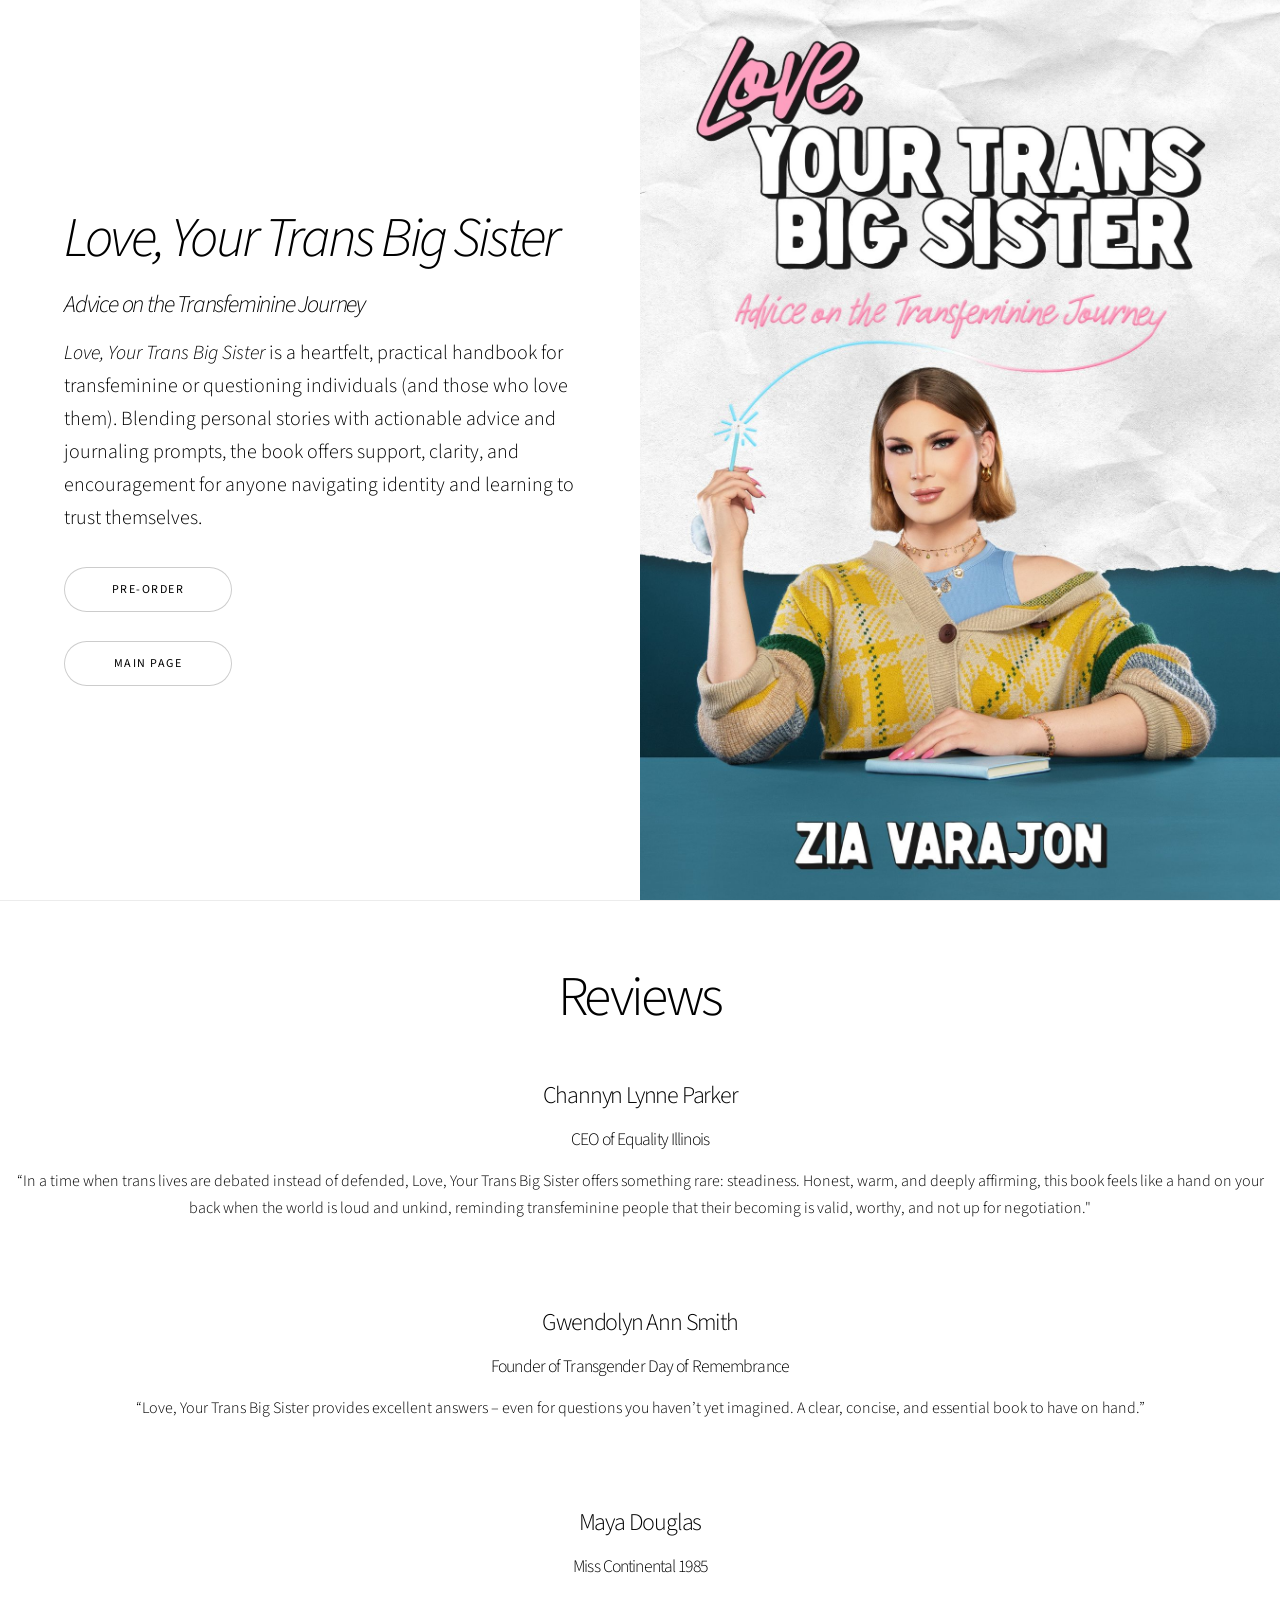
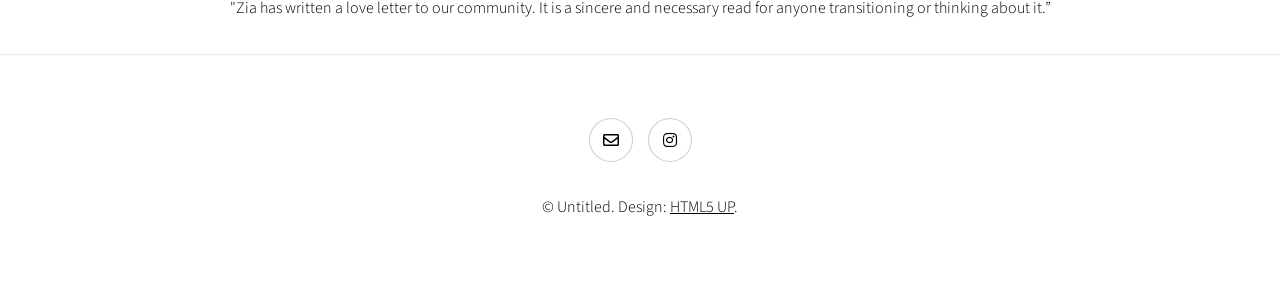
==== commit 88675663: "Update about-the-book.html" ====
--- a/about-the-book.html
+++ b/about-the-book.html
@@ -28,7 +28,7 @@
 							</ul>
 						</div>
 						<div class="image">
-							<img src="images/banner.jpg" alt="" />
+							<img src="images/spotlight01.jpg" alt="" />
 						</div>
 					</section>
 
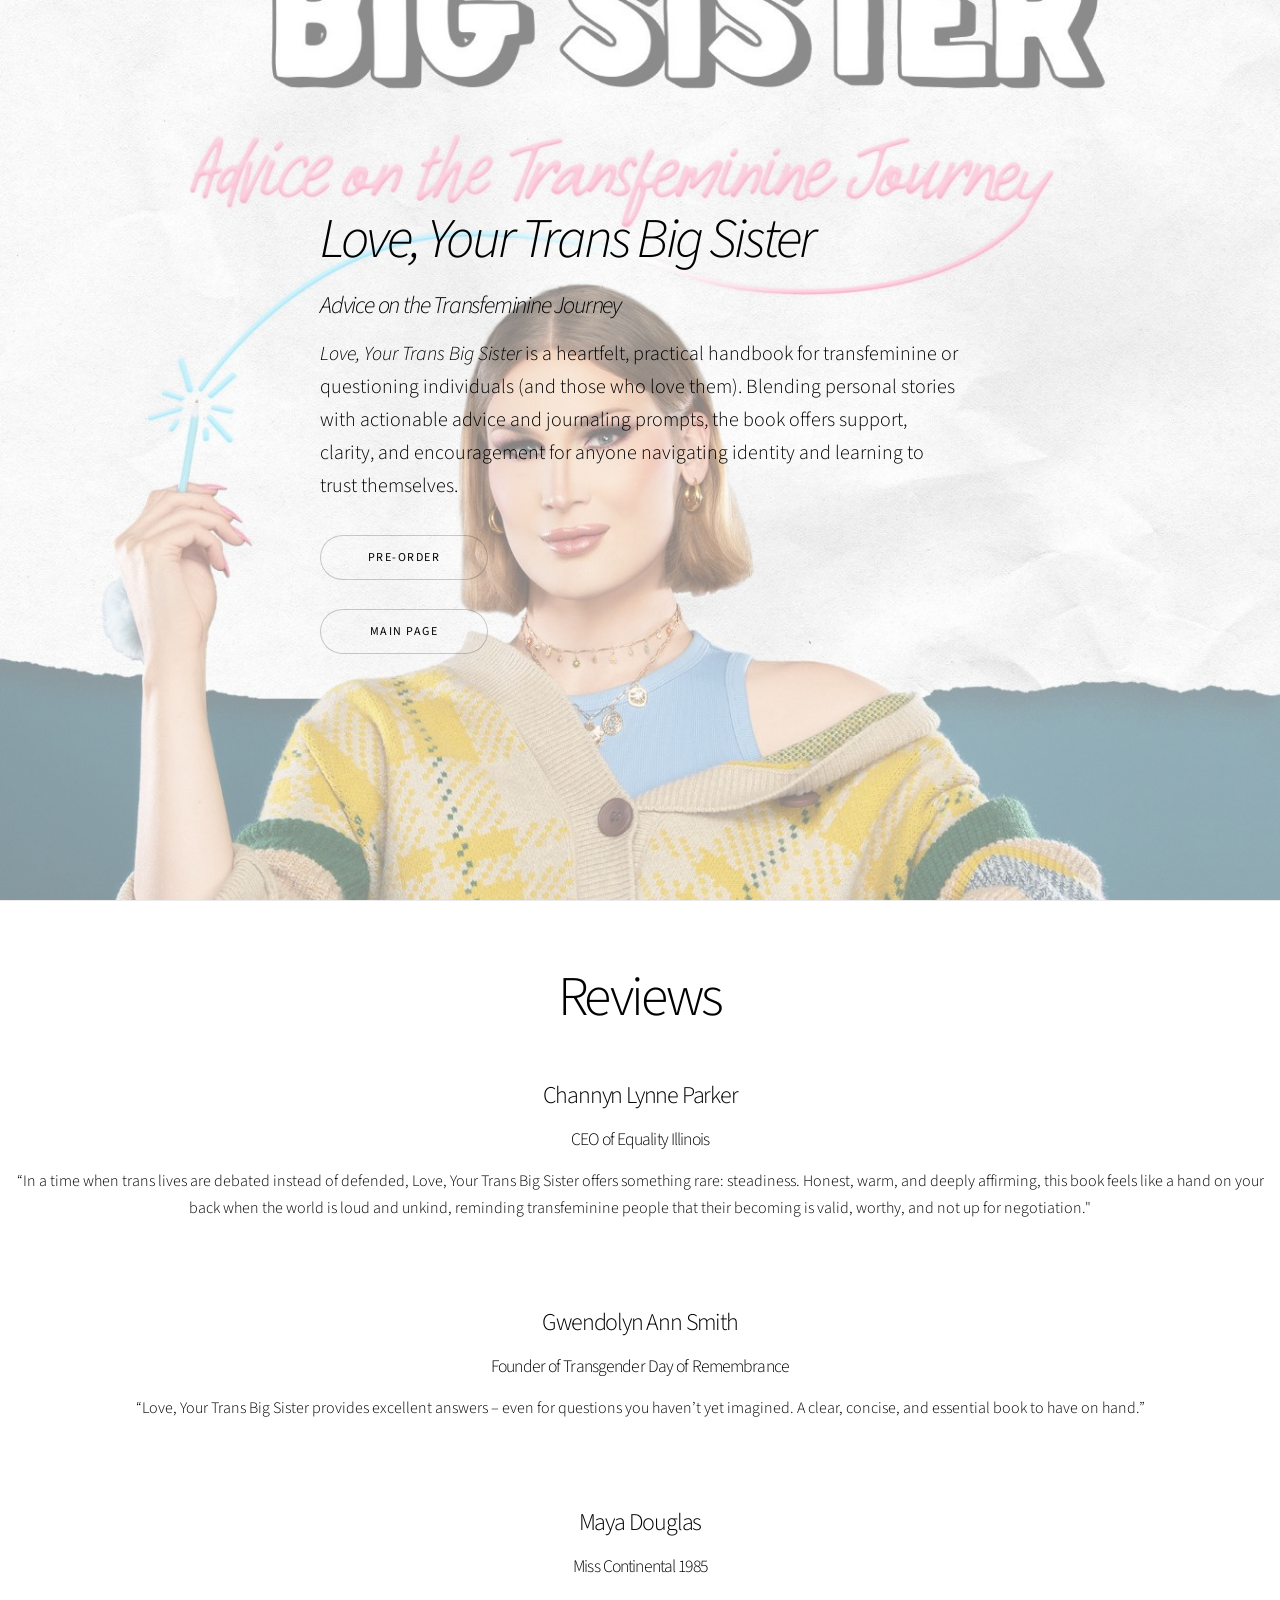
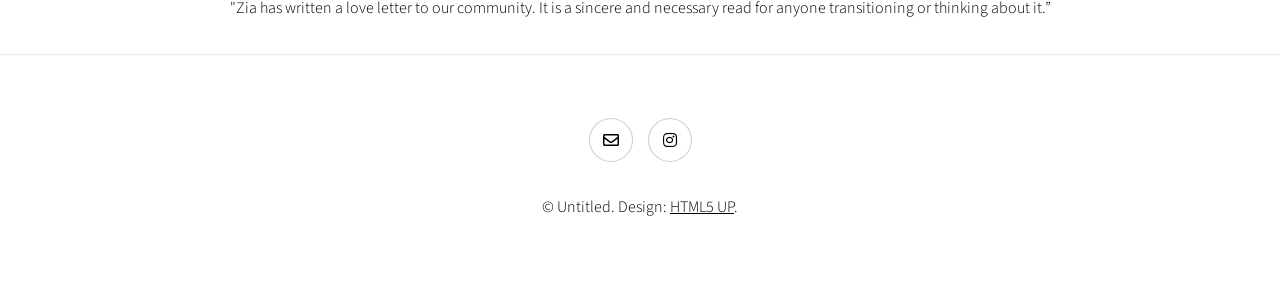
==== commit 9104b754: "editing css" ====
--- a/about-the-book.html
+++ b/about-the-book.html
@@ -18,7 +18,7 @@
 			<div id="wrapper" class="divided">
 
 				<!-- One -->
-					<section class="banner style1 orient-left content-align-left image-position-right fullscreen onload-image-fade-in onload-content-fade-right">
+					<section class="banner style5 orient-left content-align-left image-position-right fullscreen onload-image-fade-in onload-content-fade-right">
 						<div class="content">
 							<h1><i>Love, Your Trans Big Sister</i></h1>
 							<h3><i>Advice on the Transfeminine Journey</i></h3>
--- a/assets/css/main.css
+++ b/assets/css/main.css
@@ -4890,6 +4890,7 @@
 			flex-shrink: 0;
 			width: 35%;
 			min-width: 25rem;
+			min-height: 38rem;
 			border-radius: 0;
 		}
 
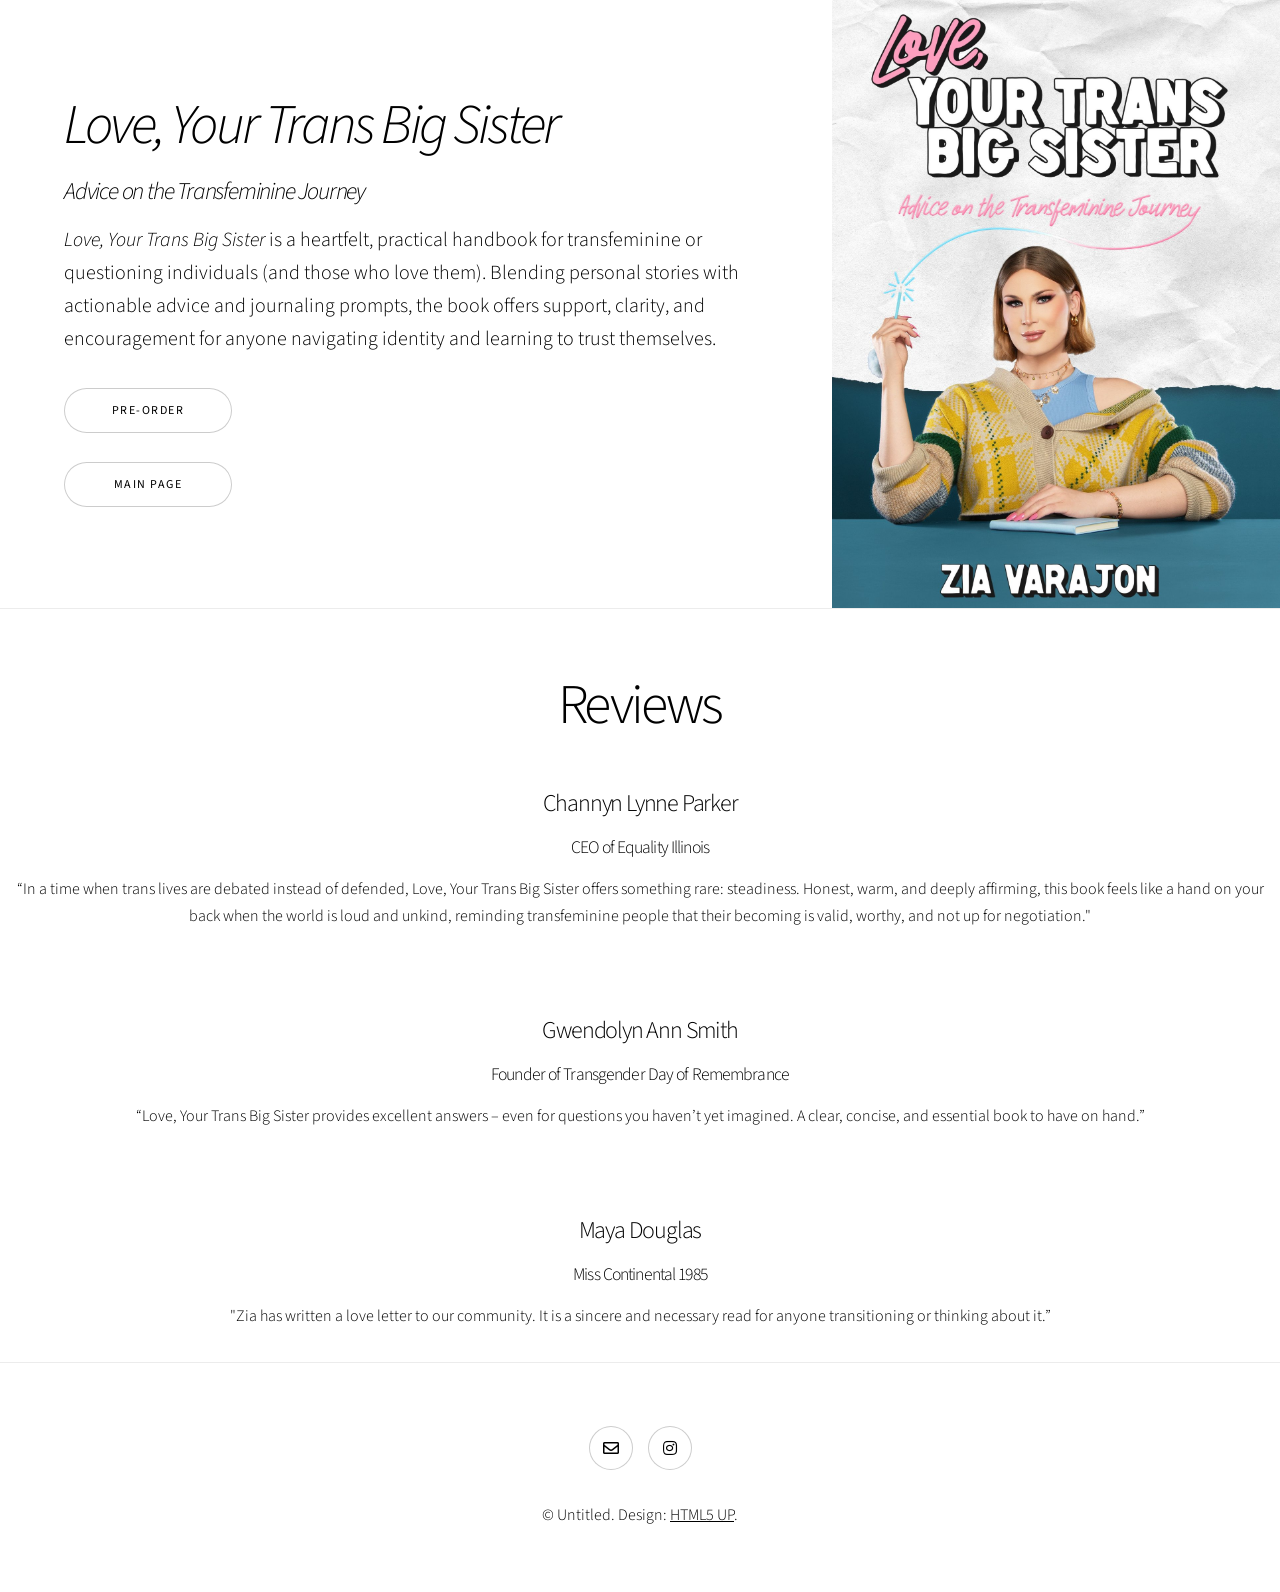
==== commit ff715107: "css edits" ====
--- a/about-the-book.html
+++ b/about-the-book.html
@@ -18,7 +18,7 @@
 			<div id="wrapper" class="divided">
 
 				<!-- One -->
-					<section class="banner style5 orient-left content-align-left image-position-right fullscreen onload-image-fade-in onload-content-fade-right">
+					<section class="spotlight style1 orient-left content-align-left image-position-right fullscreen onload-image-fade-in onload-content-fade-right">
 						<div class="content">
 							<h1><i>Love, Your Trans Big Sister</i></h1>
 							<h3><i>Advice on the Transfeminine Journey</i></h3>
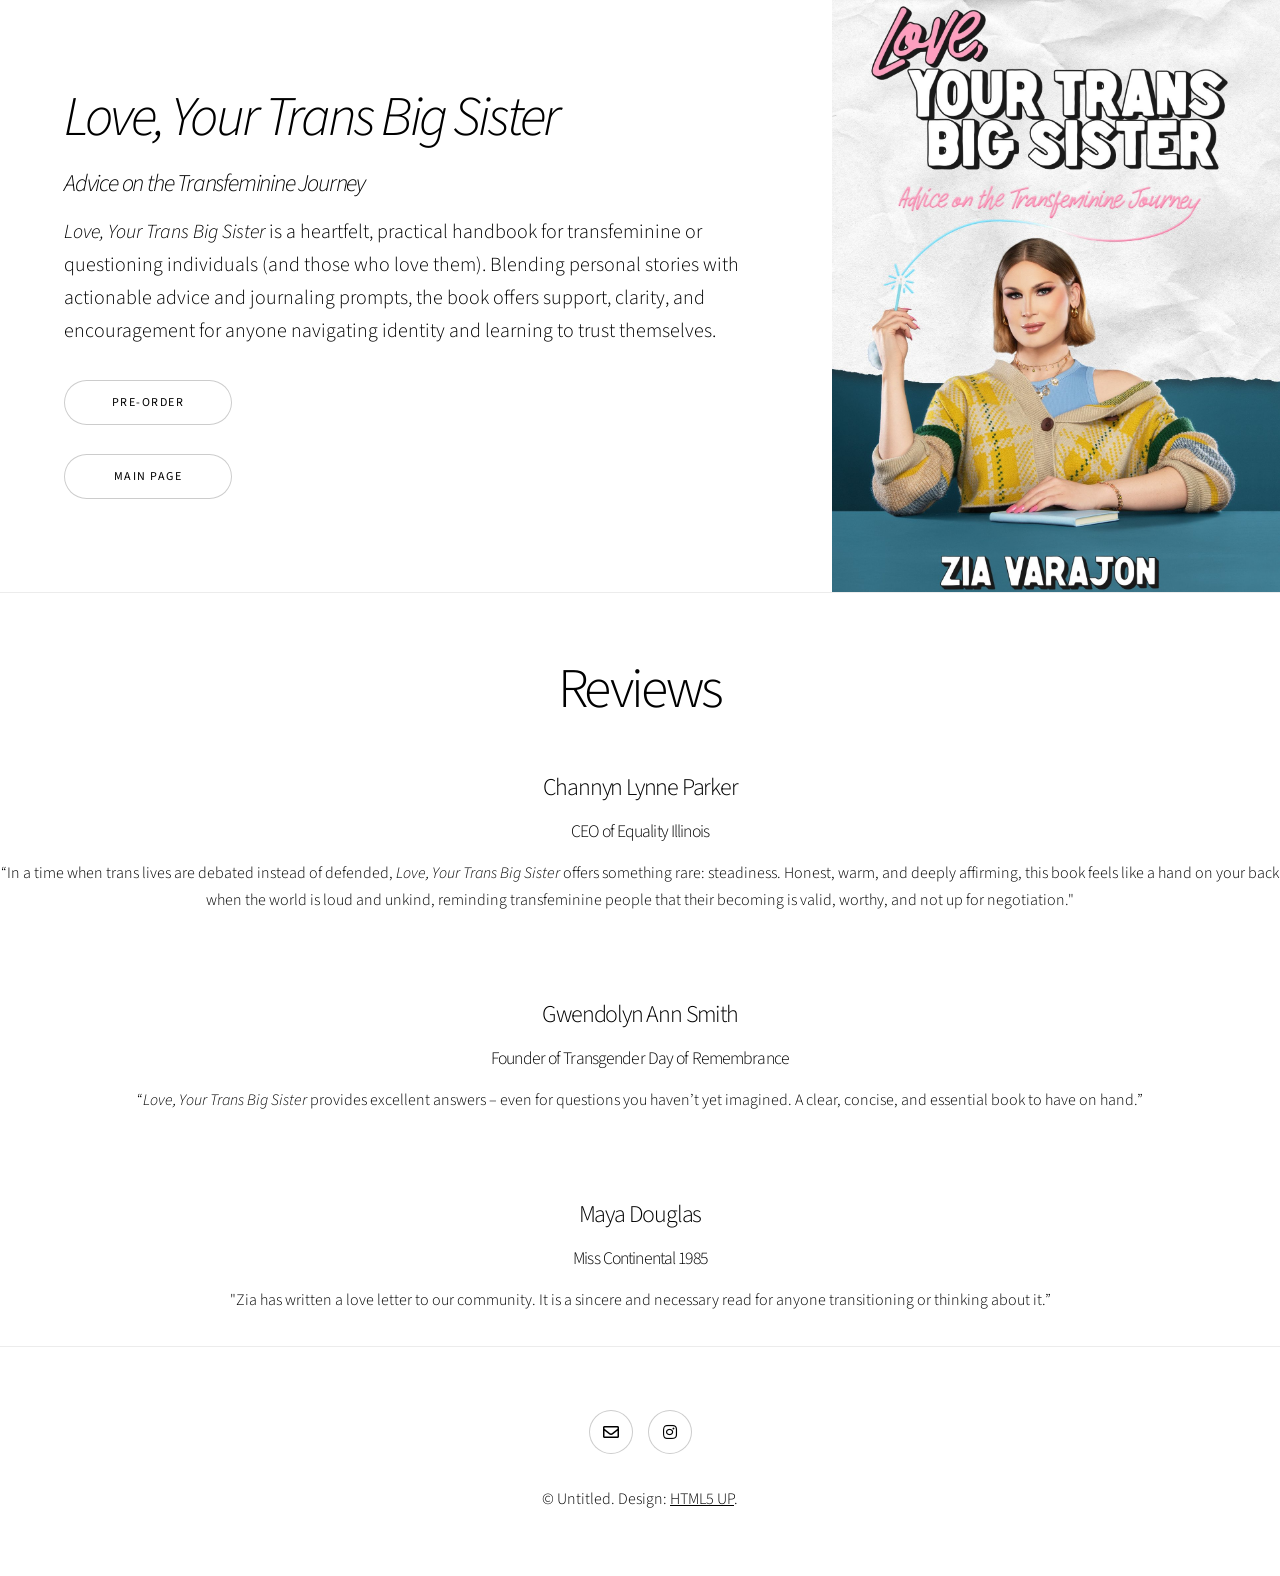
==== commit 020c7617: "Update about-the-book.html" ====
--- a/about-the-book.html
+++ b/about-the-book.html
@@ -44,7 +44,7 @@
 									<div class="caption">
 										<h3>Channyn Lynne Parker </h3>
 										<h4>CEO of Equality Illinois</h4>
-										<p>“In a time when trans lives are debated instead of defended, Love, Your Trans Big Sister offers something rare: steadiness. Honest, warm, and deeply affirming, this book feels like a hand on your back when the world is loud and unkind, reminding transfeminine people that their becoming is valid, worthy, and not up for negotiation."</p>
+										<p>“In a time when trans lives are debated instead of defended, <i>Love, Your Trans Big Sister</i> offers something rare: steadiness. Honest, warm, and deeply affirming, this book feels like a hand on your back when the world is loud and unkind, reminding transfeminine people that their becoming is valid, worthy, and not up for negotiation."</p>
 									
 									</div>
 								</article>
@@ -54,7 +54,7 @@
 									<div class="caption">
 										<h3>Gwendolyn Ann Smith</h3>
 										<h4>Founder of Transgender Day of Remembrance</h4>
-										<p>“Love, Your Trans Big Sister provides excellent answers – even for questions you haven’t yet imagined. A clear, concise, and essential book to have on hand.” </p>
+										<p>“<i>Love, Your Trans Big Sister</i> provides excellent answers – even for questions you haven’t yet imagined. A clear, concise, and essential book to have on hand.” </p>
 									
 									</div>
 								</article>
--- a/assets/css/main.css
+++ b/assets/css/main.css
@@ -2626,7 +2626,10 @@
 	}
 
 /* Image */
-
+	.bookimg{
+		min-height: 37rem;
+
+	}
 	.image {
 		border: 0;
 		border-radius: 4px;
@@ -2638,7 +2641,7 @@
 			display: block;
 			border-radius: 4px;
 		}
-
+		
 		.image.left, .image.right {
 			width: 40%;
 			max-width: 10rem;
@@ -3571,7 +3574,9 @@
 					width: 100%;
 					max-width: 100%;
 					height: 45vh;
-				}
+					
+				}
+				
 
 		}
 
@@ -4858,6 +4863,7 @@
 		position: relative;
 		overflow-x: hidden;
 		text-align: left;
+		min-height: 37rem;
 	}
 
 		.spotlight.style1 .content {
@@ -4890,9 +4896,9 @@
 			flex-shrink: 0;
 			width: 35%;
 			min-width: 25rem;
-			min-height: 38rem;
 			border-radius: 0;
 		}
+		
 
 			.spotlight.style1 .image img {
 				-moz-object-fit: cover;
@@ -4911,6 +4917,7 @@
 				height: 100%;
 				border-radius: 0;
 			}
+		
 
 		@media screen and (max-width: 1680px) {
 
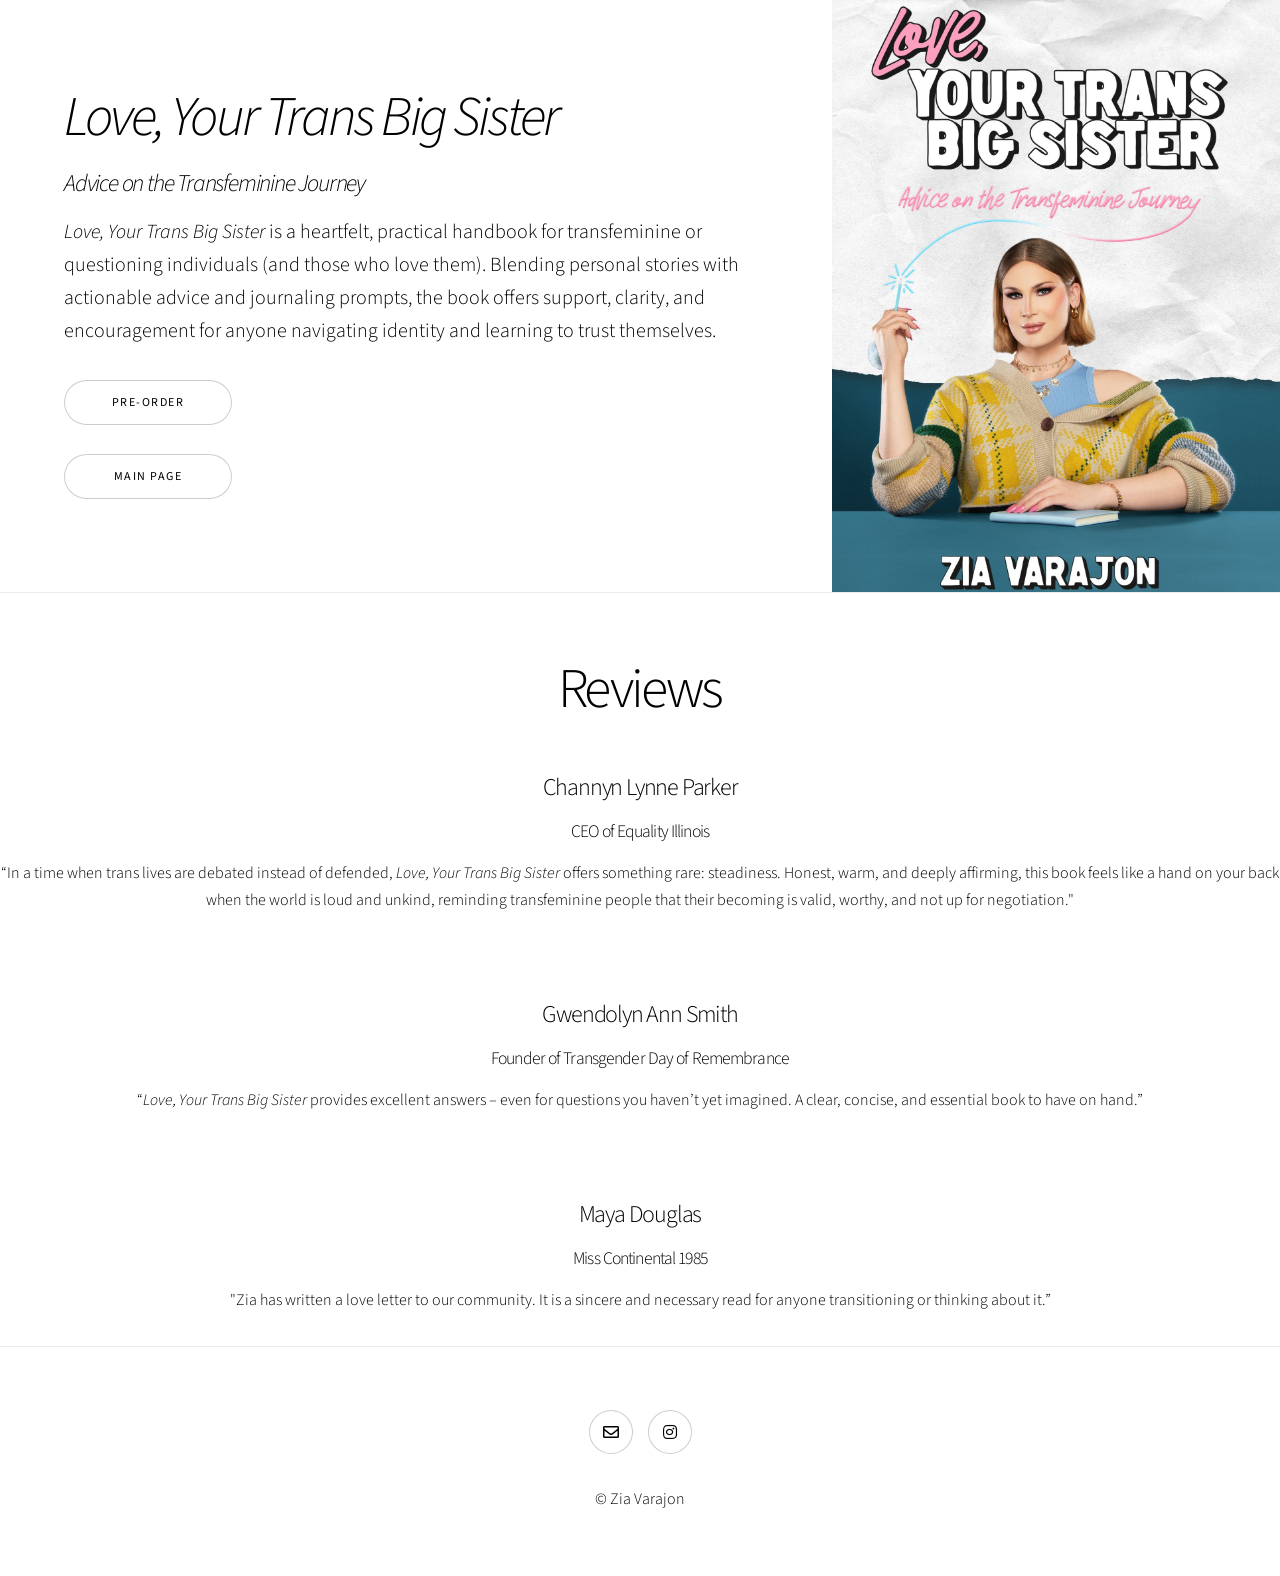
==== commit 80e2da33: "footer" ====
--- a/about-the-book.html
+++ b/about-the-book.html
@@ -85,7 +85,7 @@
 								 <li><a href="mailto:ziavarajon@gmail.com" class="icon style2 fa-envelope"><span class="label">Email</span></a></li>
 								 <li><a href="https://www.instagram.com/tsziaaa" class="icon brands style2 fa-instagram"><span class="label">Instagram</span></a></li>
 							</ul>
-							<p>&copy; Untitled. Design: <a href="https://html5up.net">HTML5 UP</a>.</p>
+							<p>&copy; Zia Varajon</p>
 						</div>
 					</footer>
 
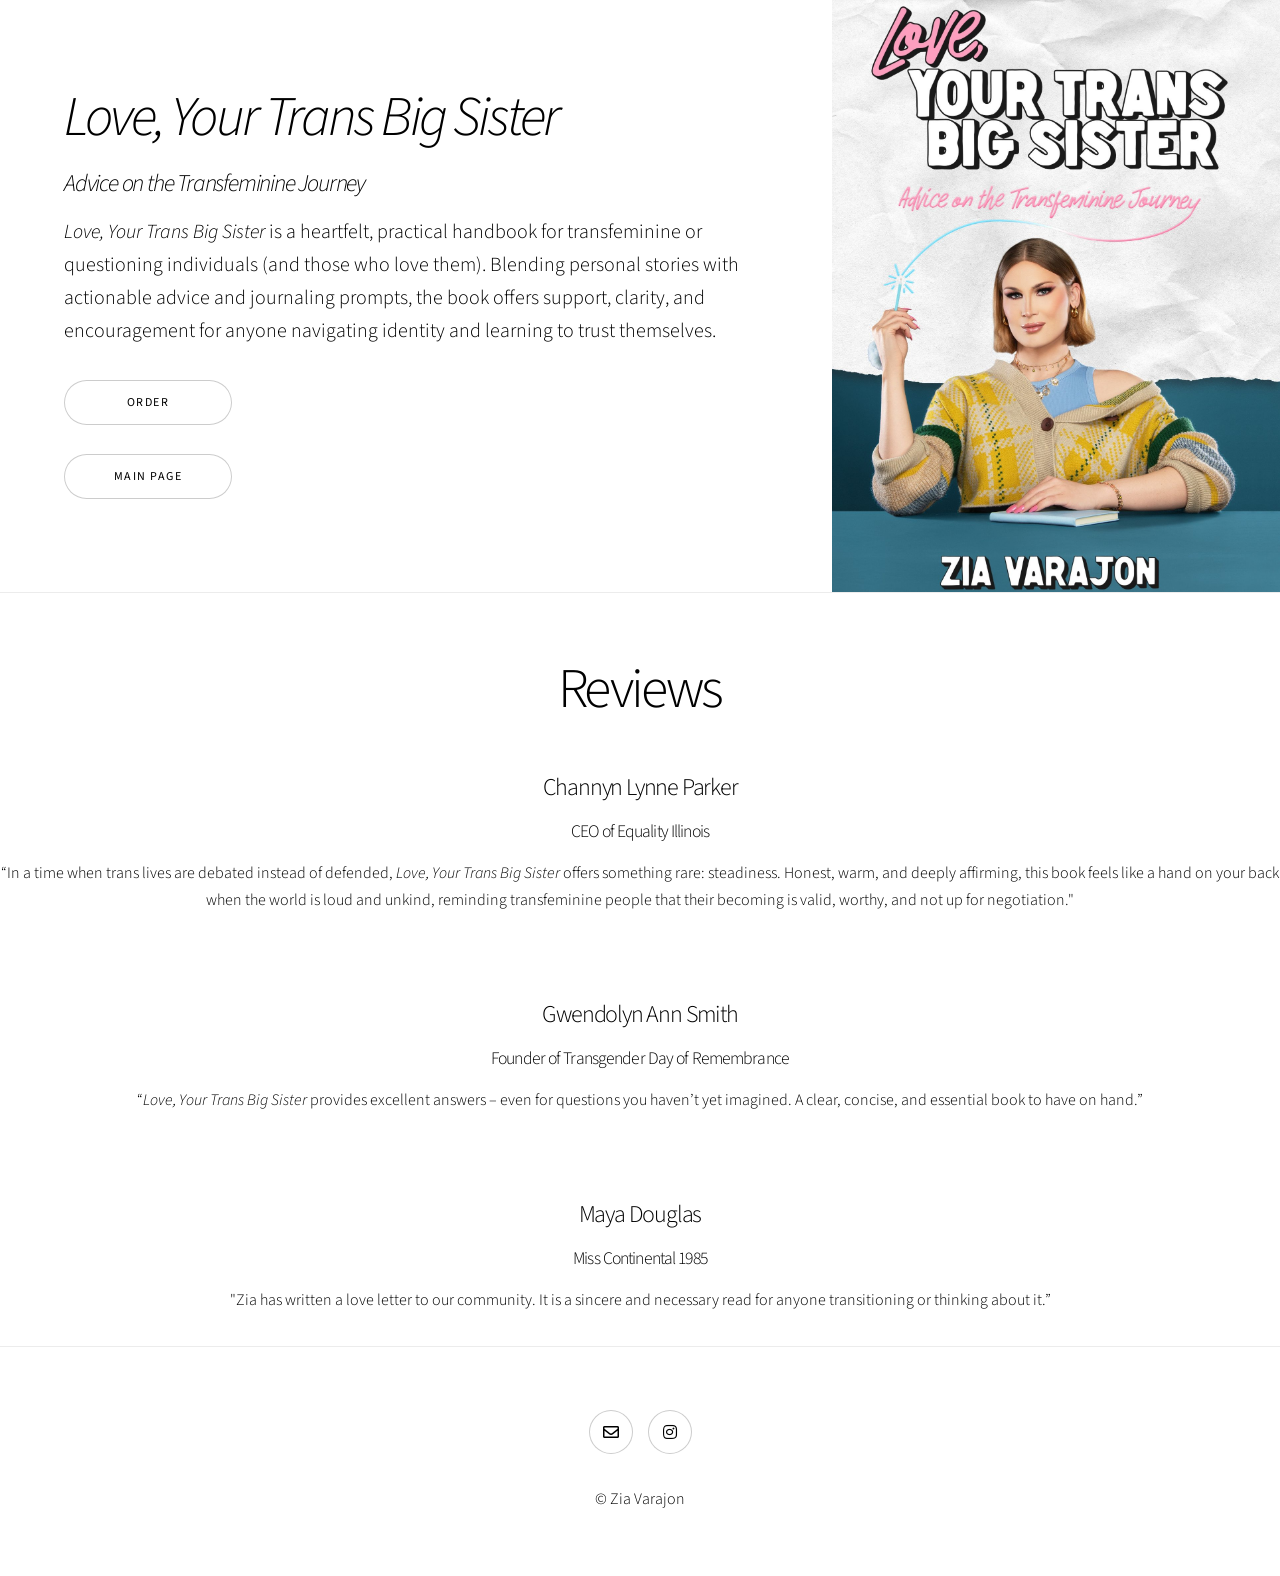
==== commit 9234171a: "Updated Links" ====
--- a/about-the-book.html
+++ b/about-the-book.html
@@ -24,7 +24,7 @@
 							<h3><i>Advice on the Transfeminine Journey</i></h3>
 							<p class="major"><i>Love, Your Trans Big Sister </i> is a heartfelt, practical handbook for transfeminine or questioning individuals (and those who love them). Blending personal stories with actionable advice and journaling prompts, the book offers support, clarity, and encouragement for anyone navigating identity and learning to trust themselves.</p>
 							<ul class="actions stacked">
-								<li><a href="https://www.barnesandnoble.com/w/love-your-trans-big-sister-zia-varajon/1149774311" class="button big wide smooth-scroll-middle">Pre-Order</a></li><li><a href="index.html" class="button big wide smooth-scroll-middle">Main Page</a></li>
+								<li><a href="https://bookshop.org/shop/ziavarajon" class="button big wide smooth-scroll-middle">Order</a></li><li><a href="index.html" class="button big wide smooth-scroll-middle">Main Page</a></li>
 							</ul>
 						</div>
 						<div class="image">
